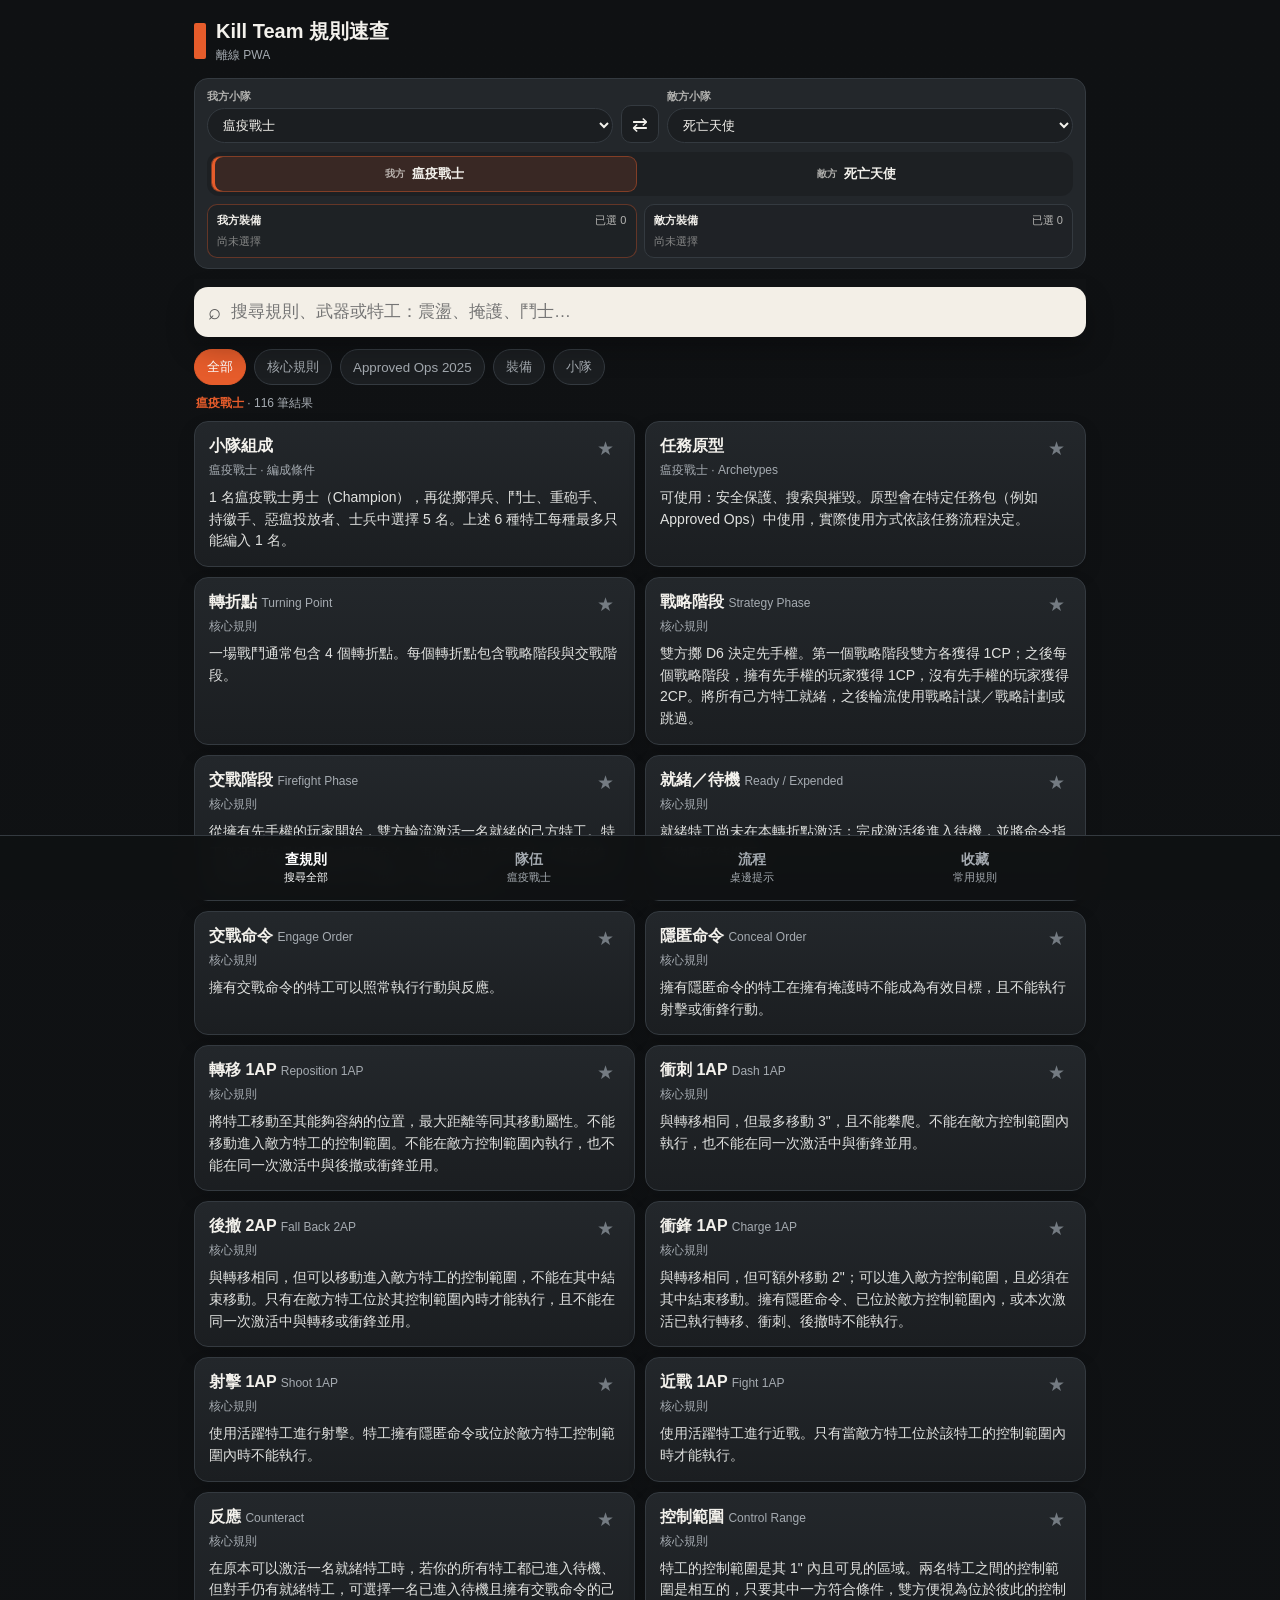
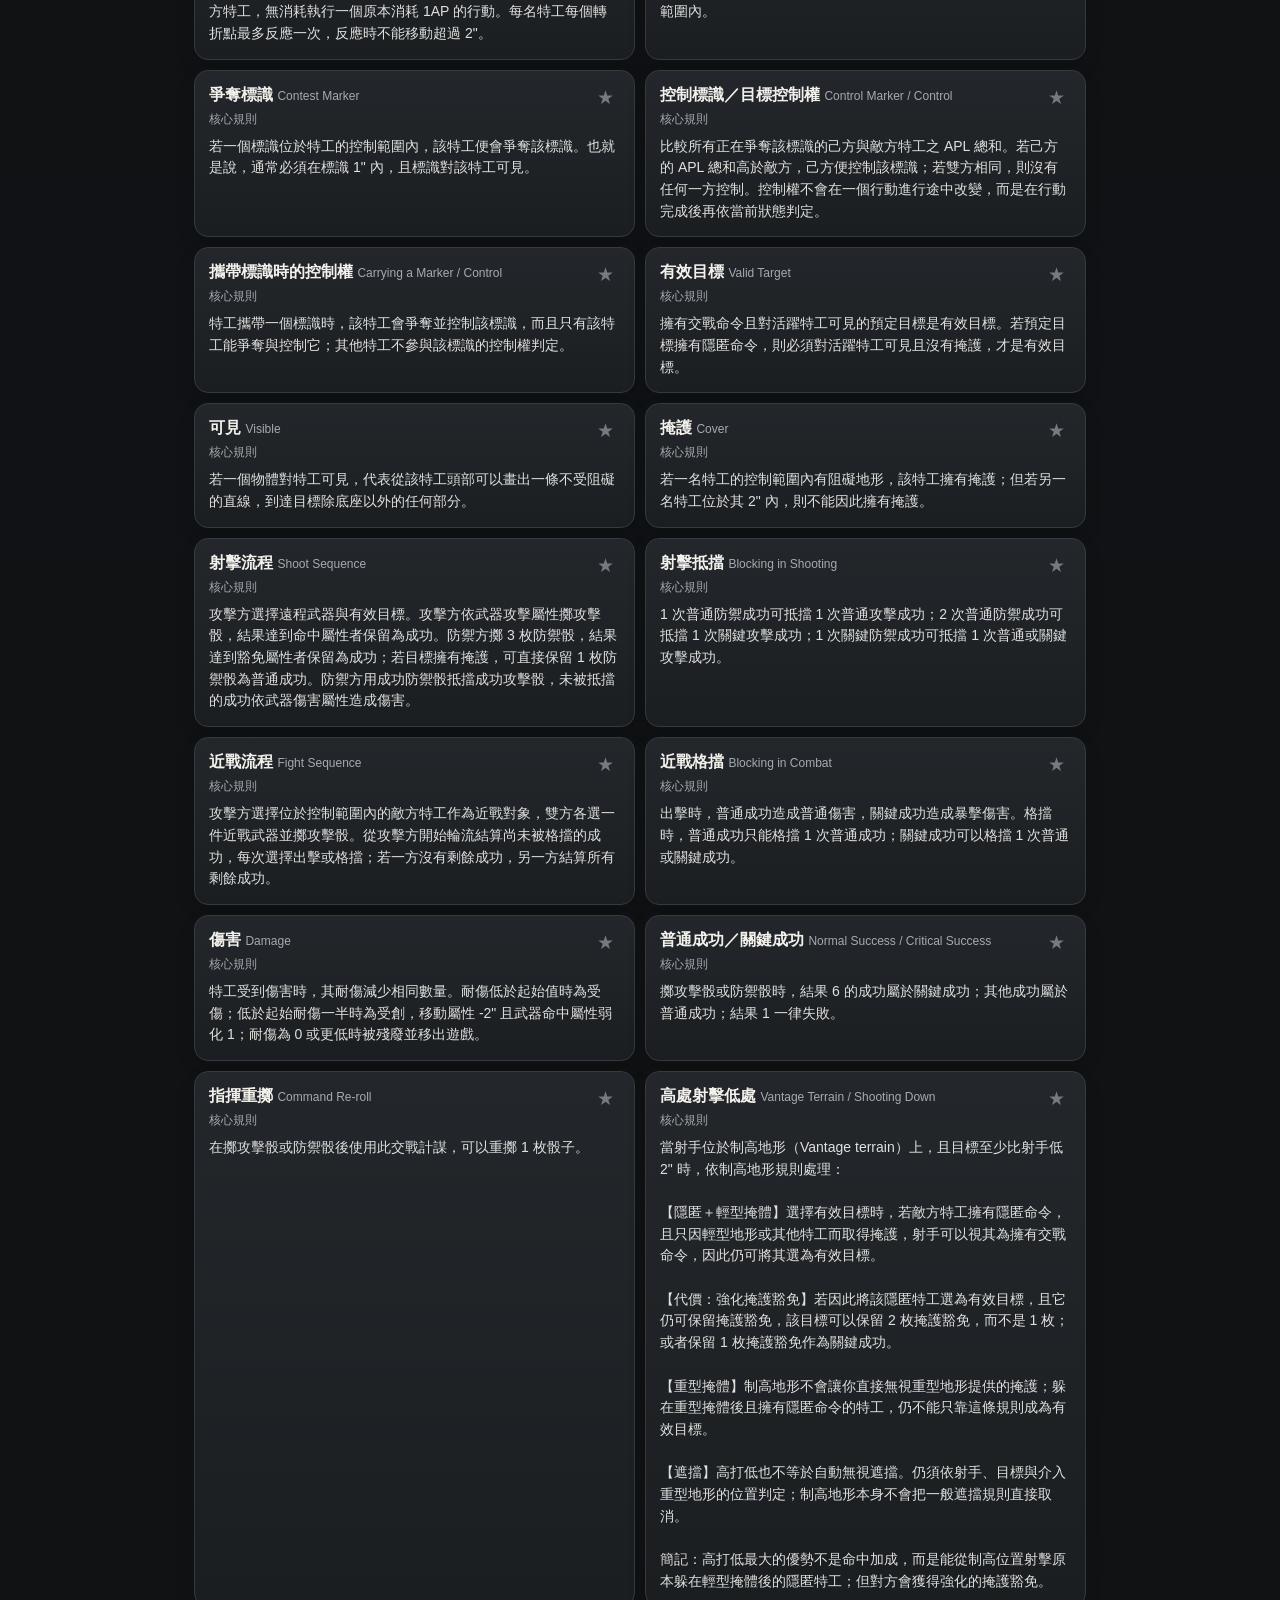
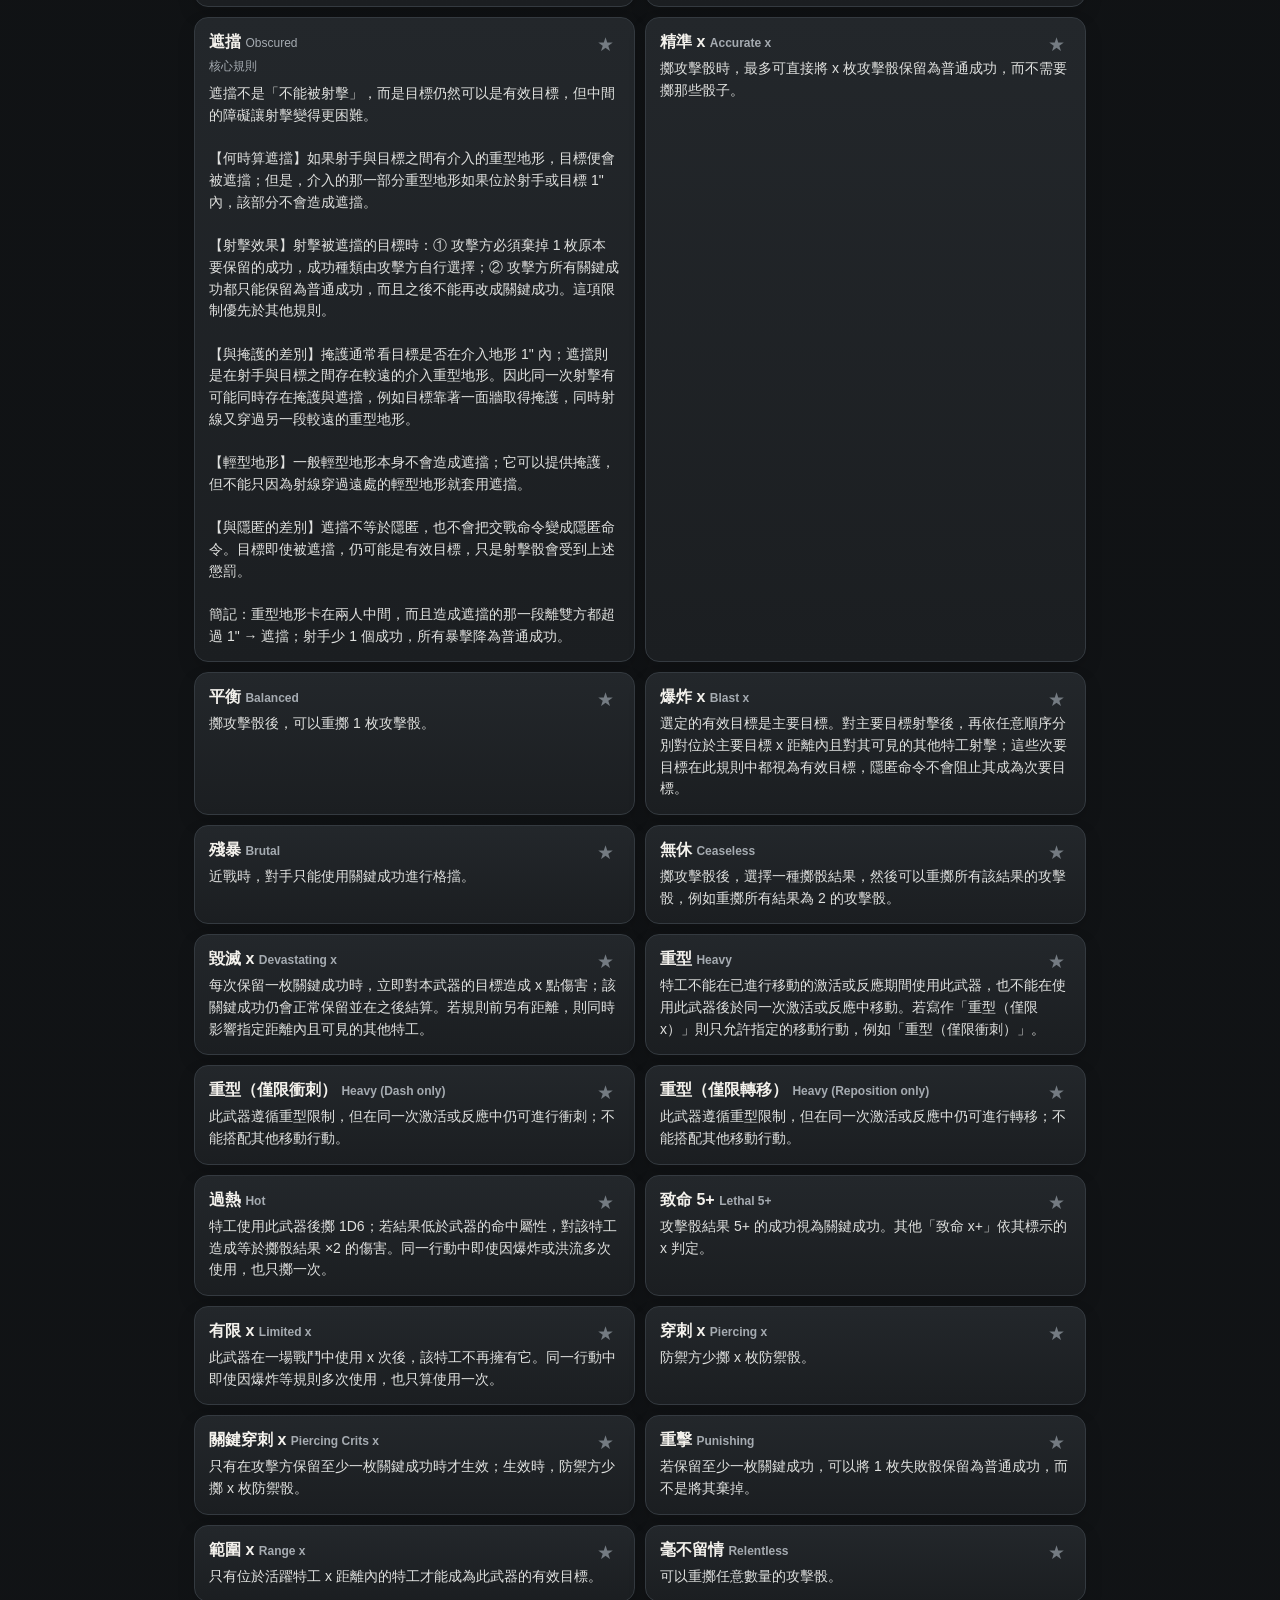
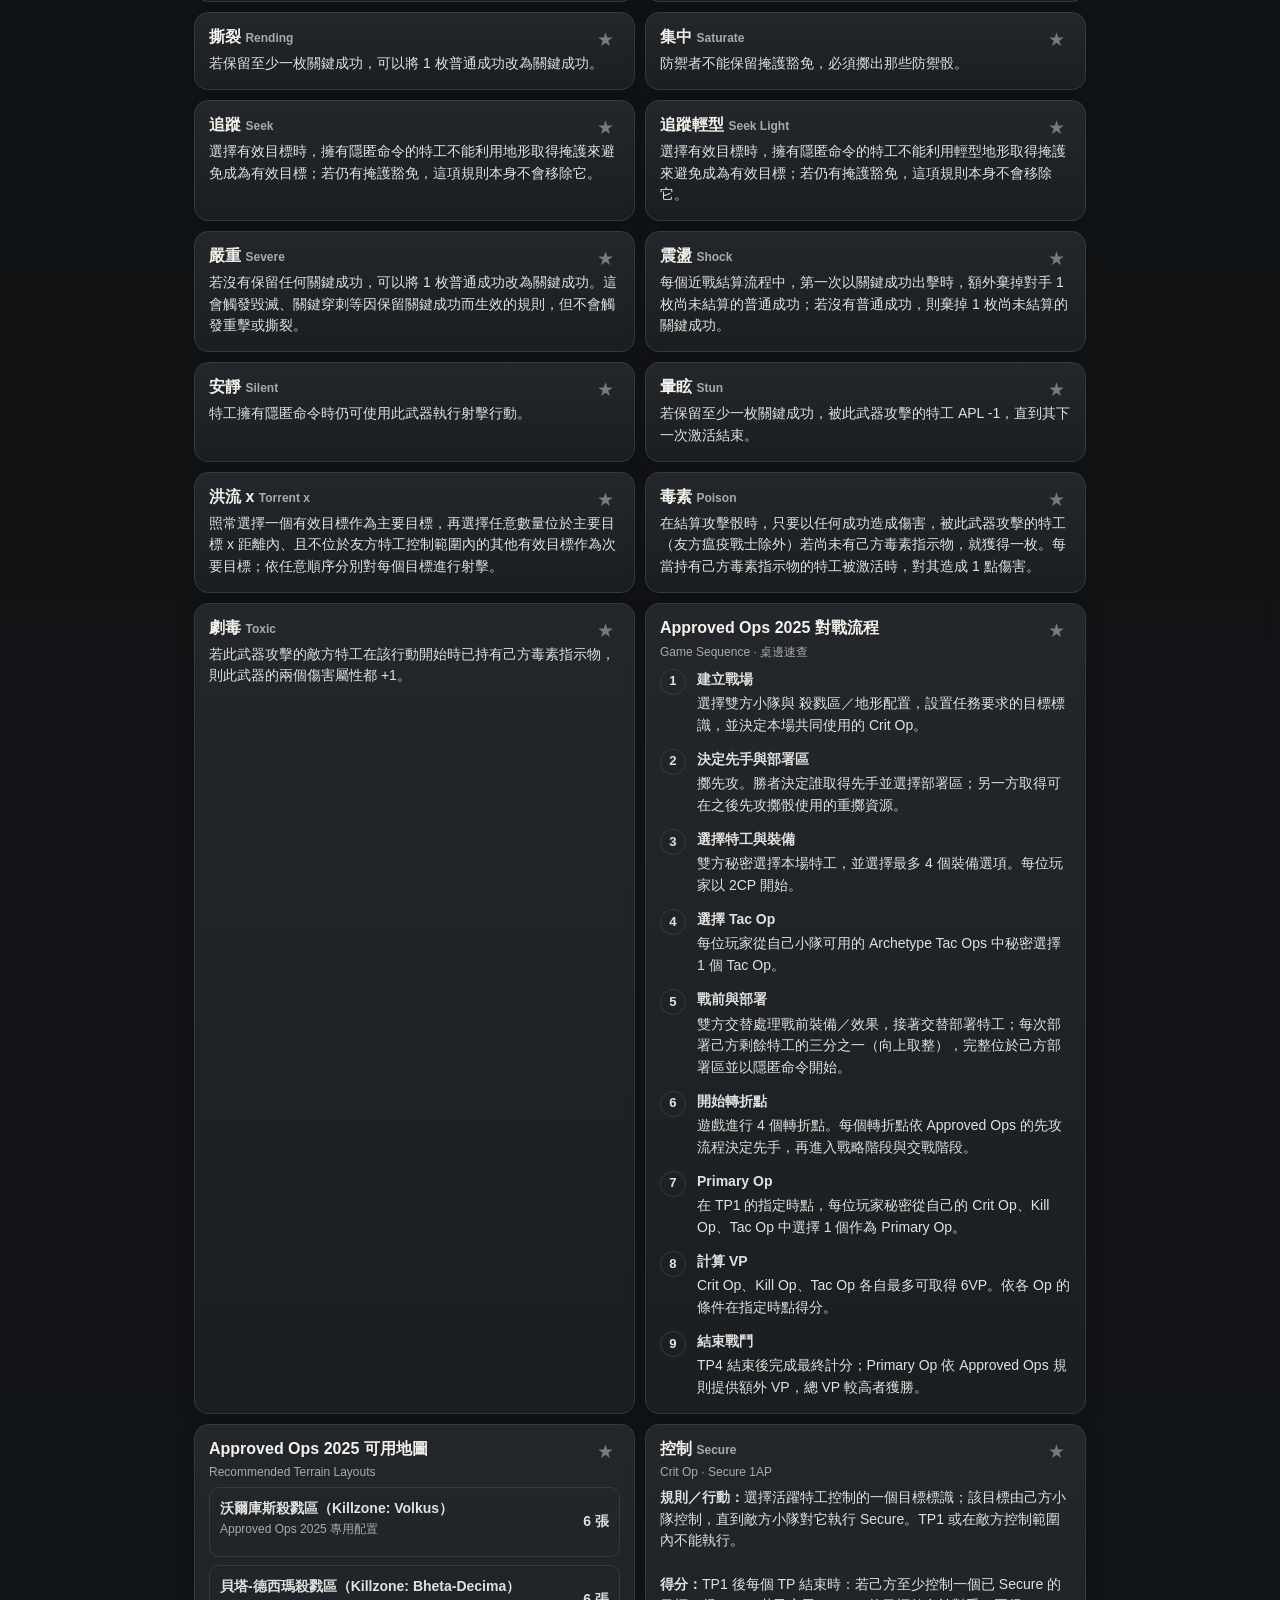
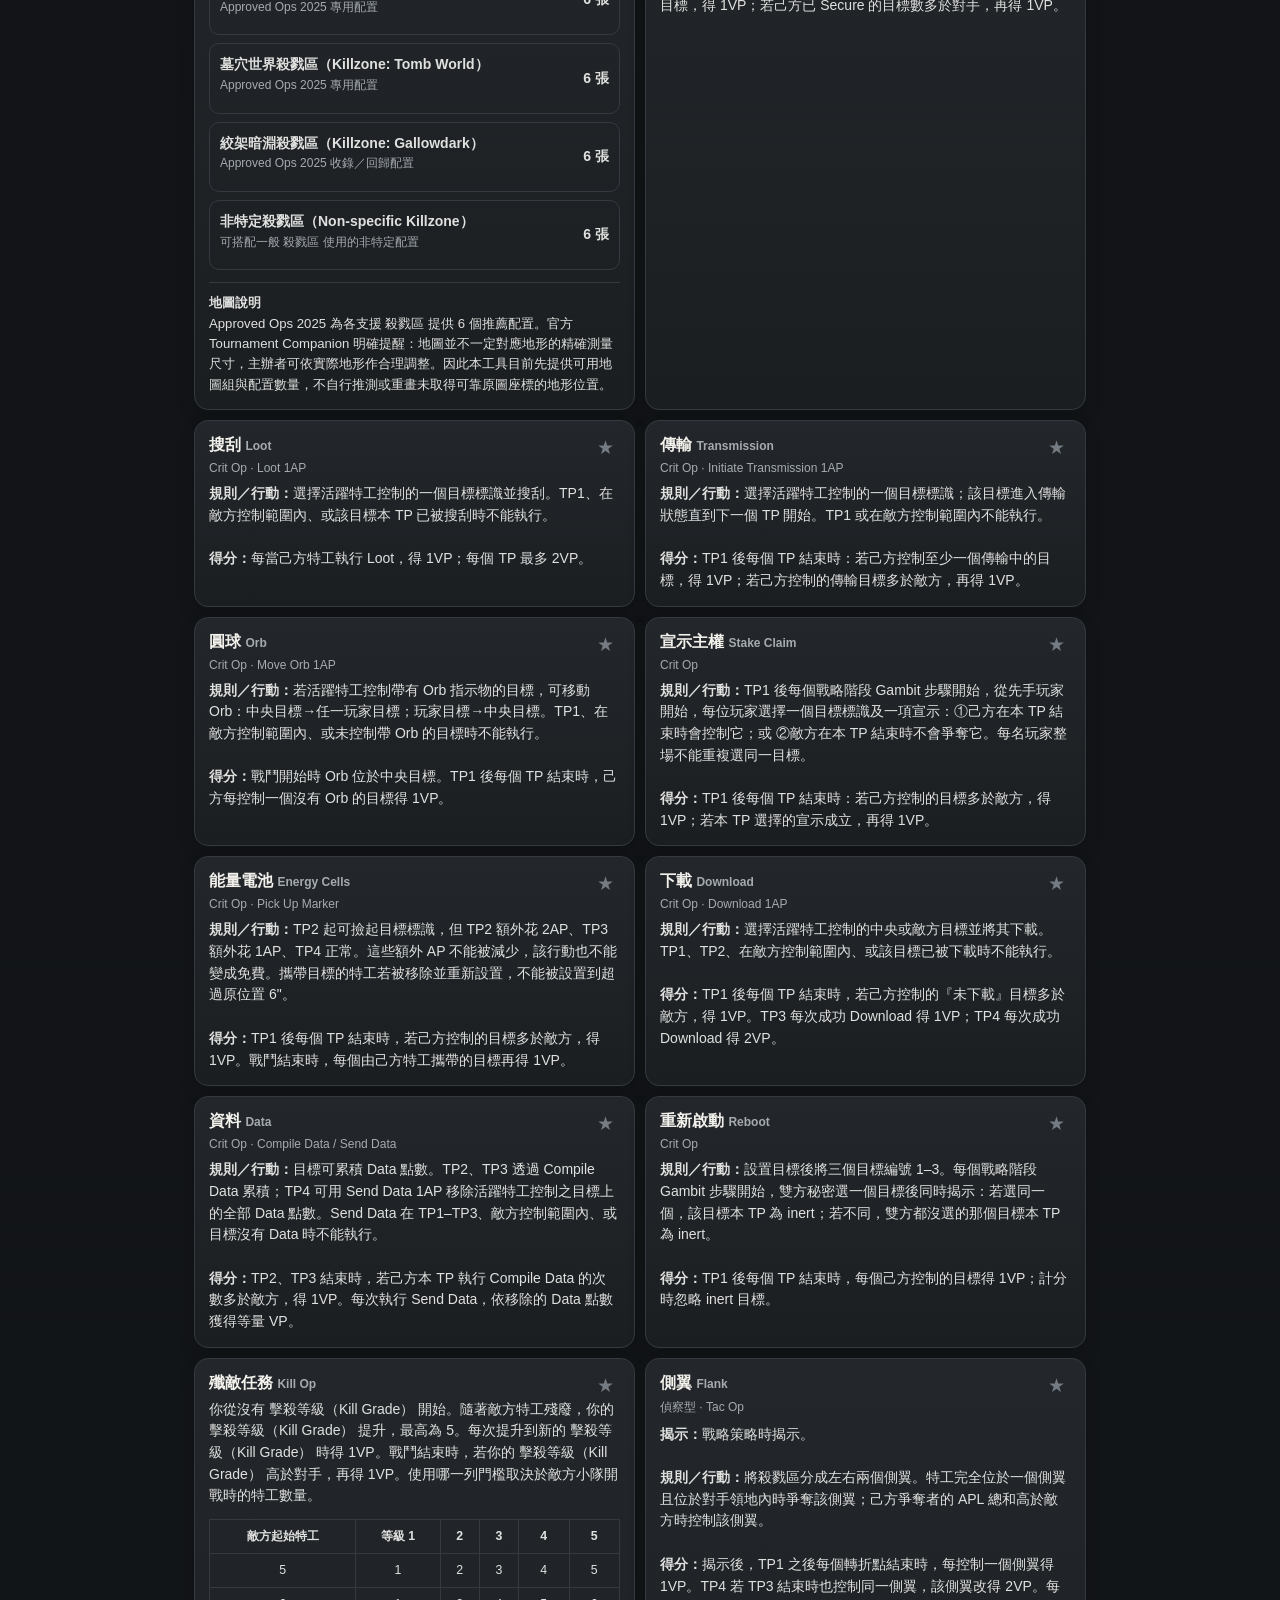
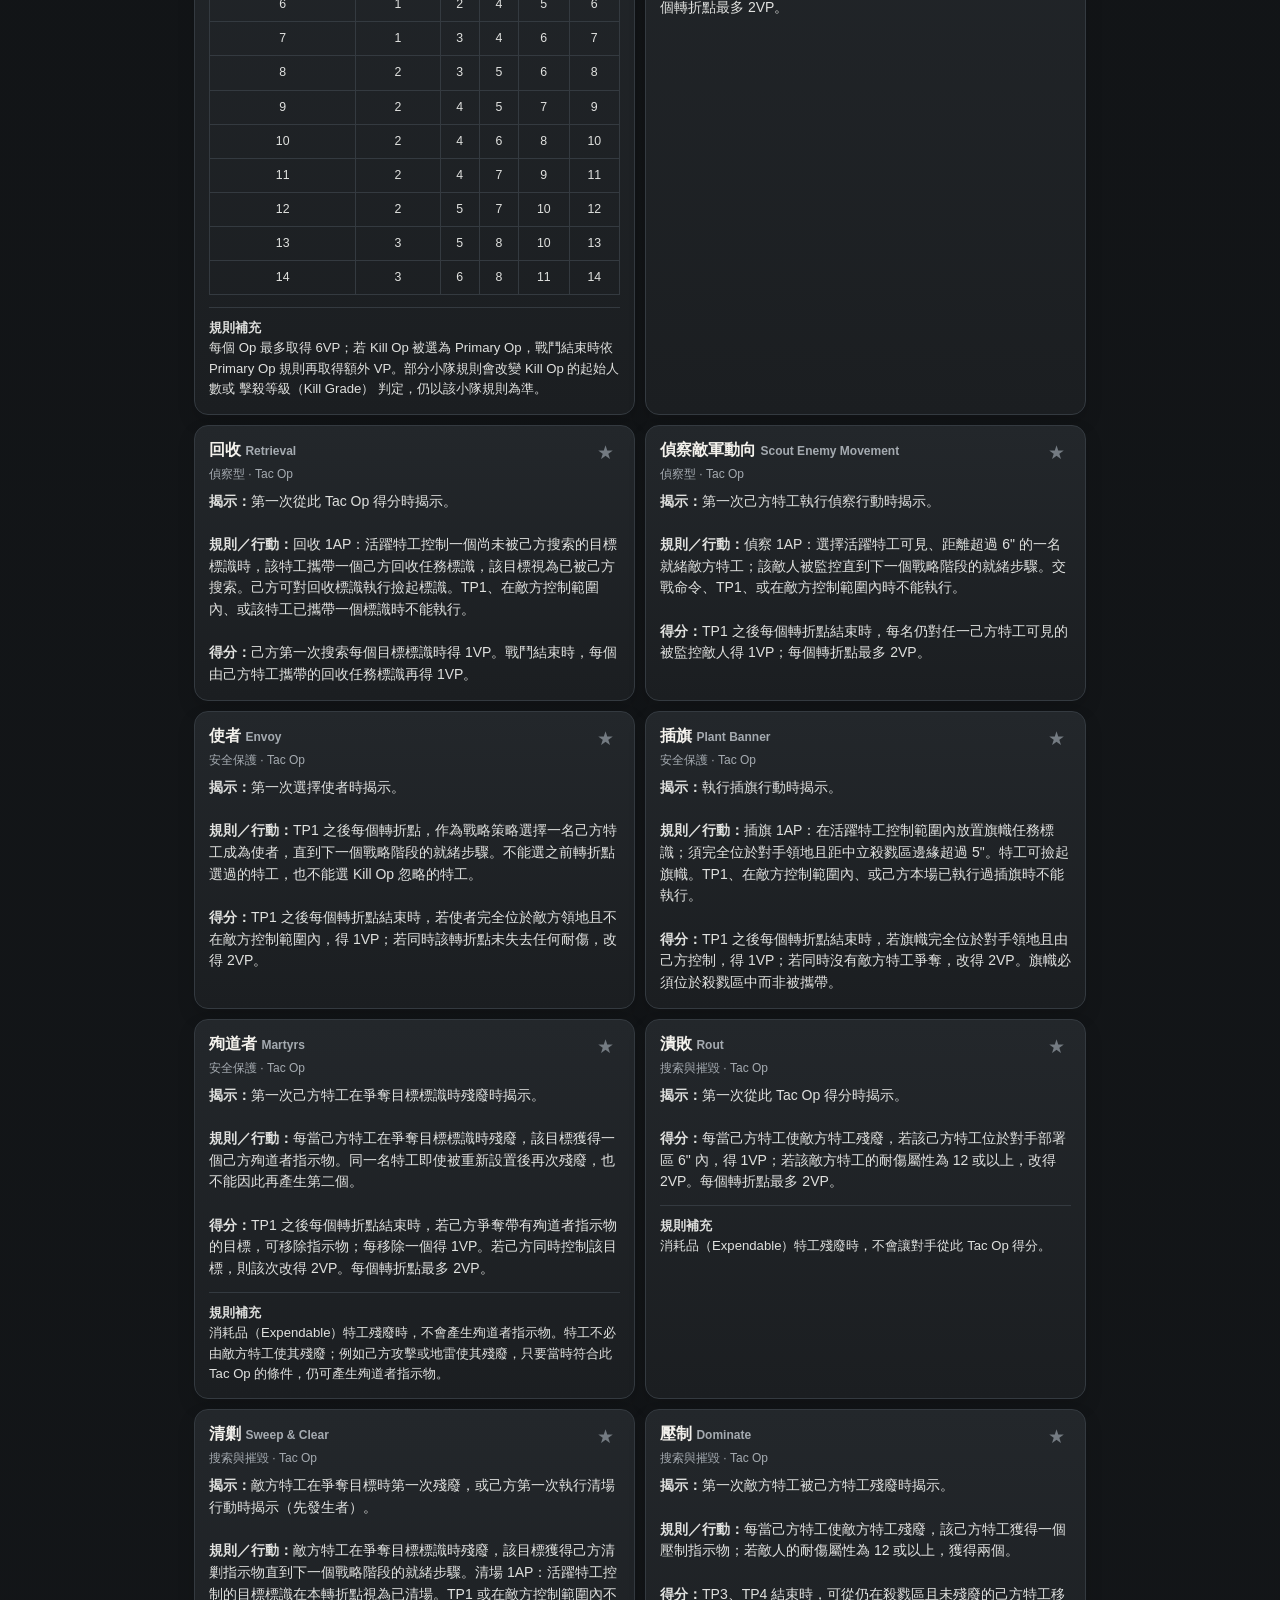
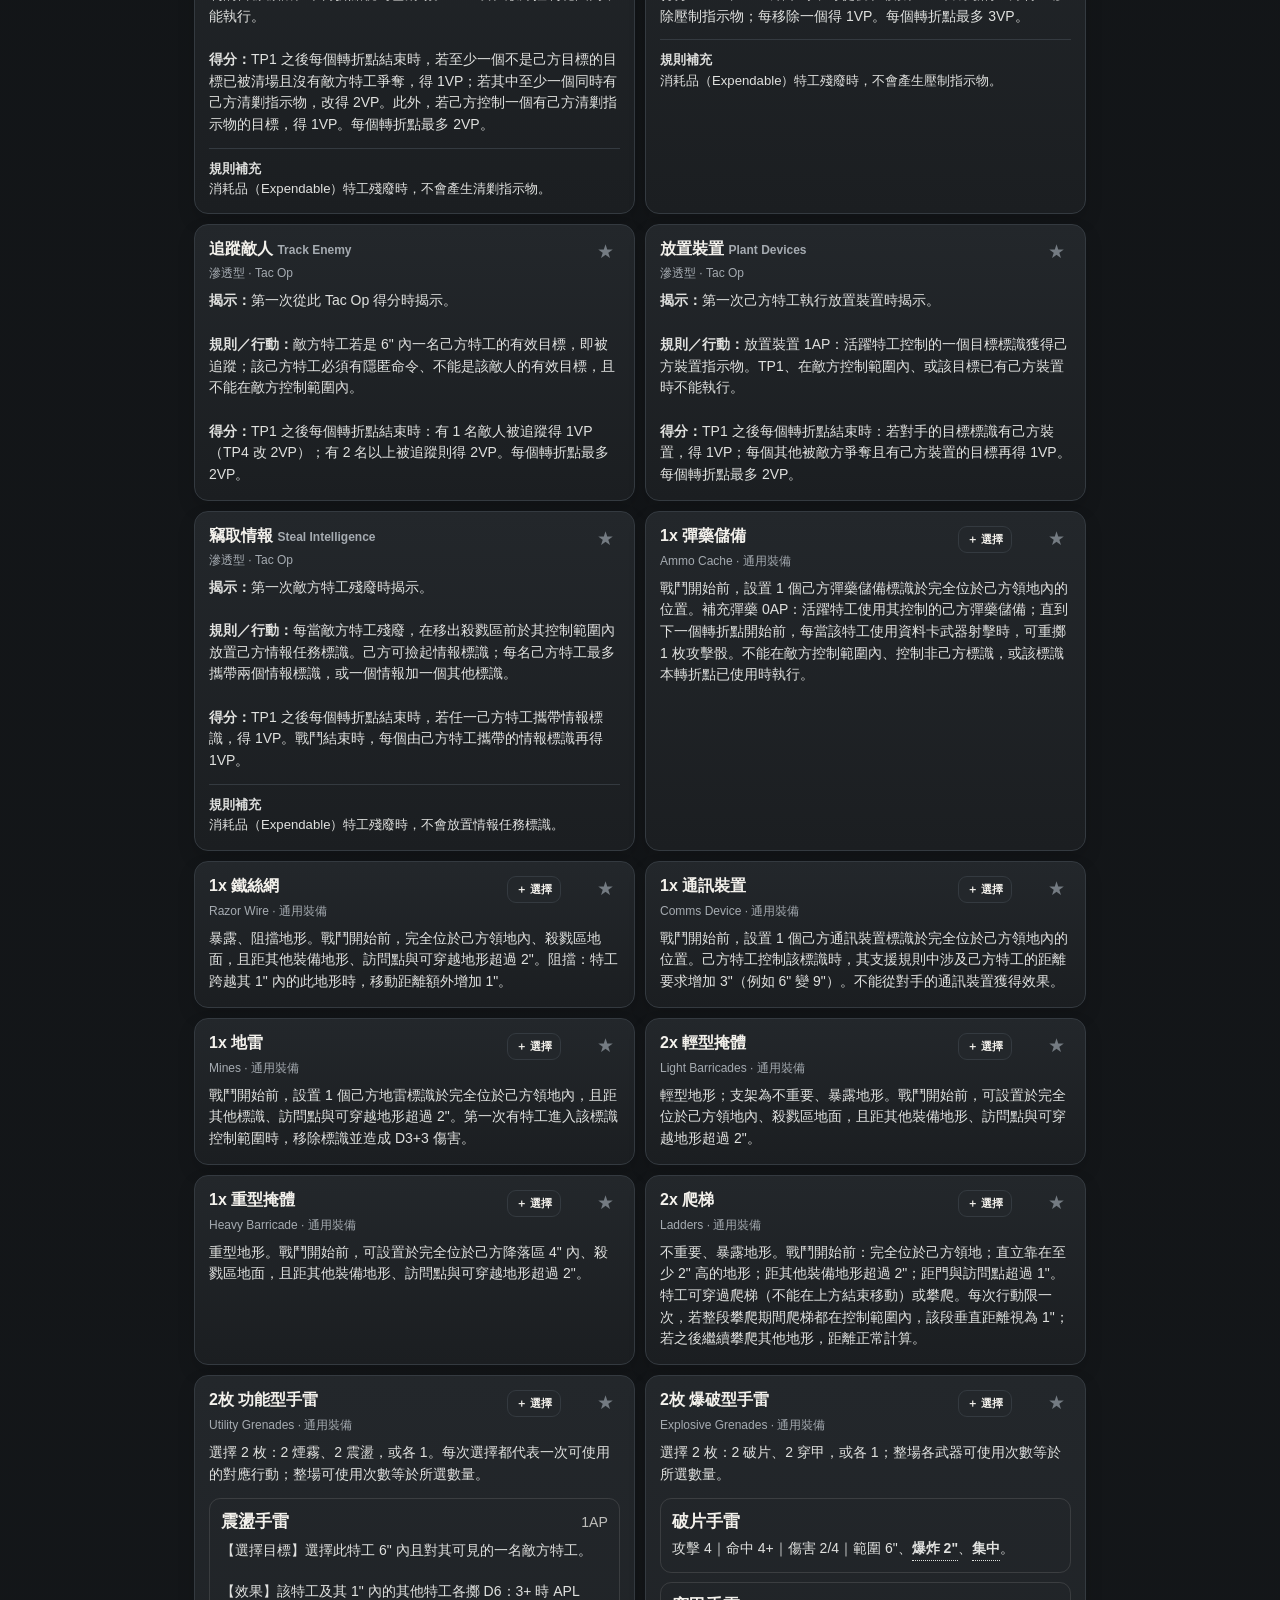
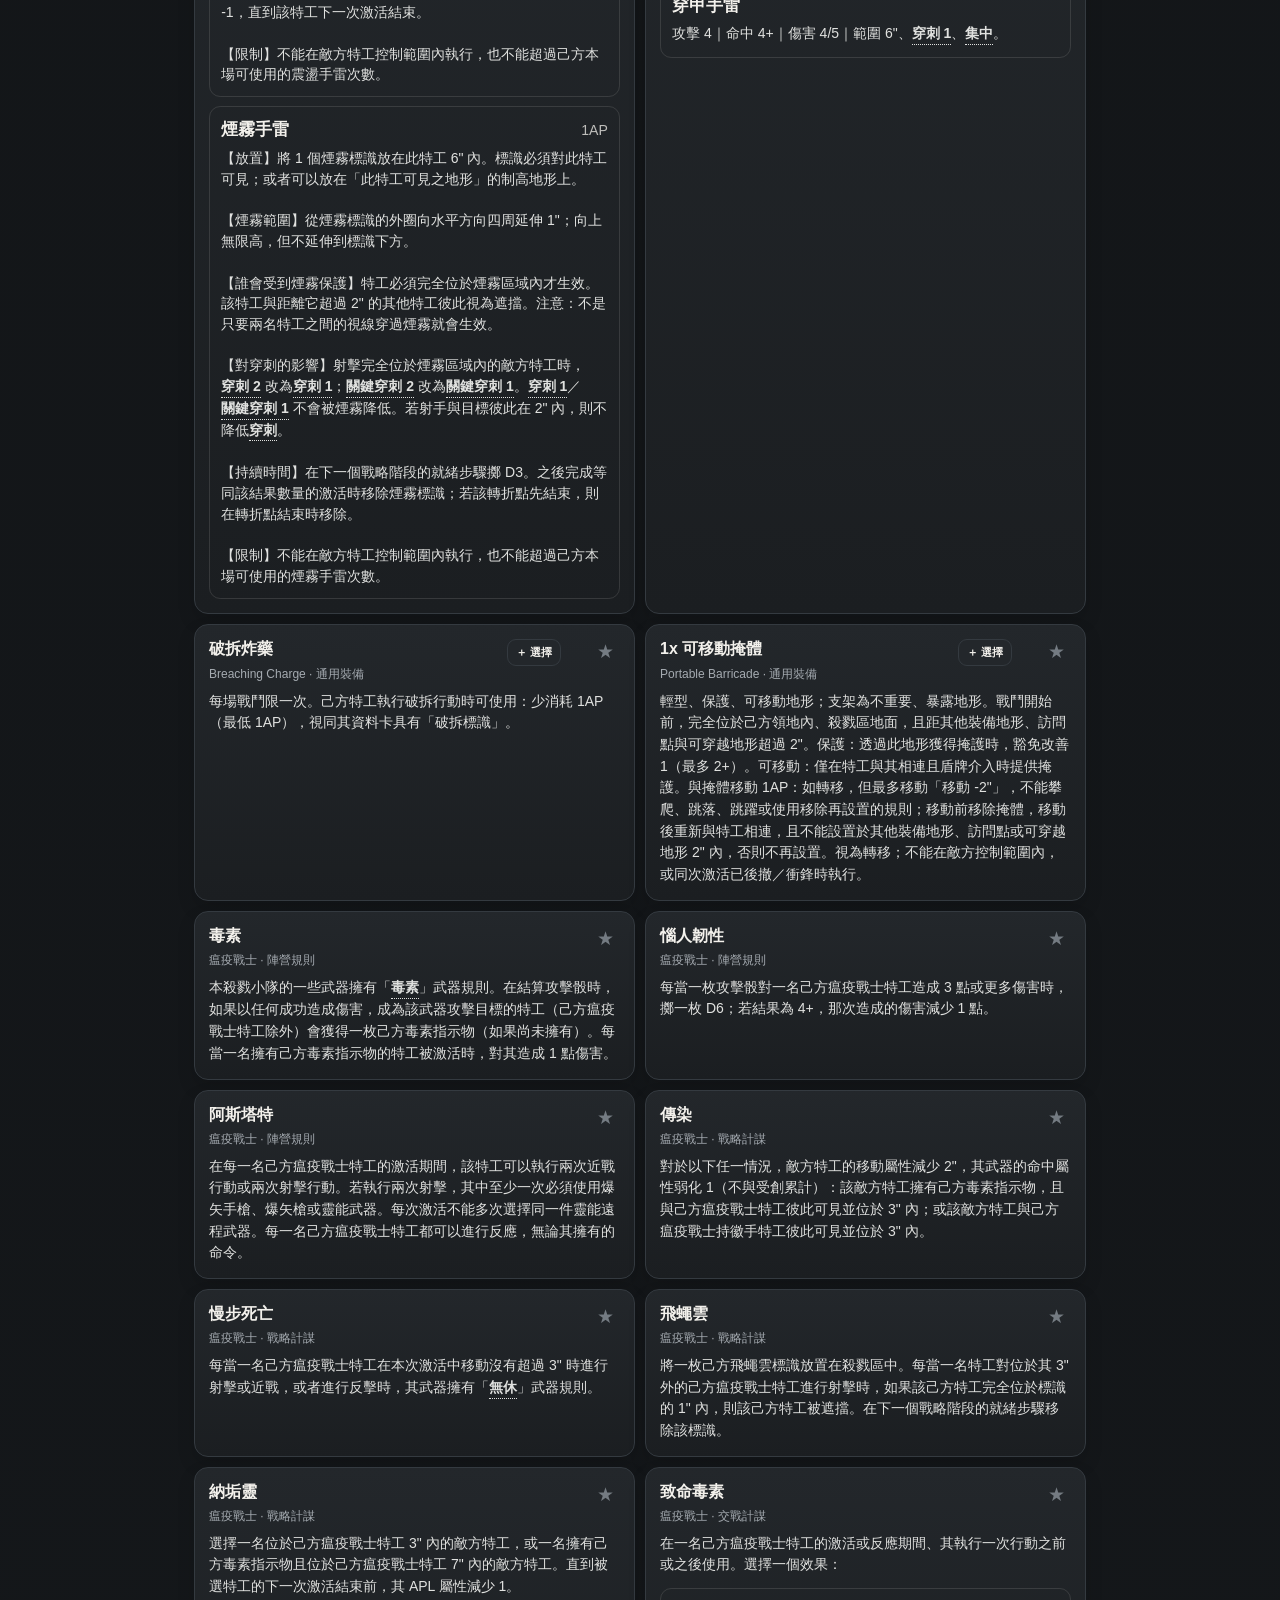
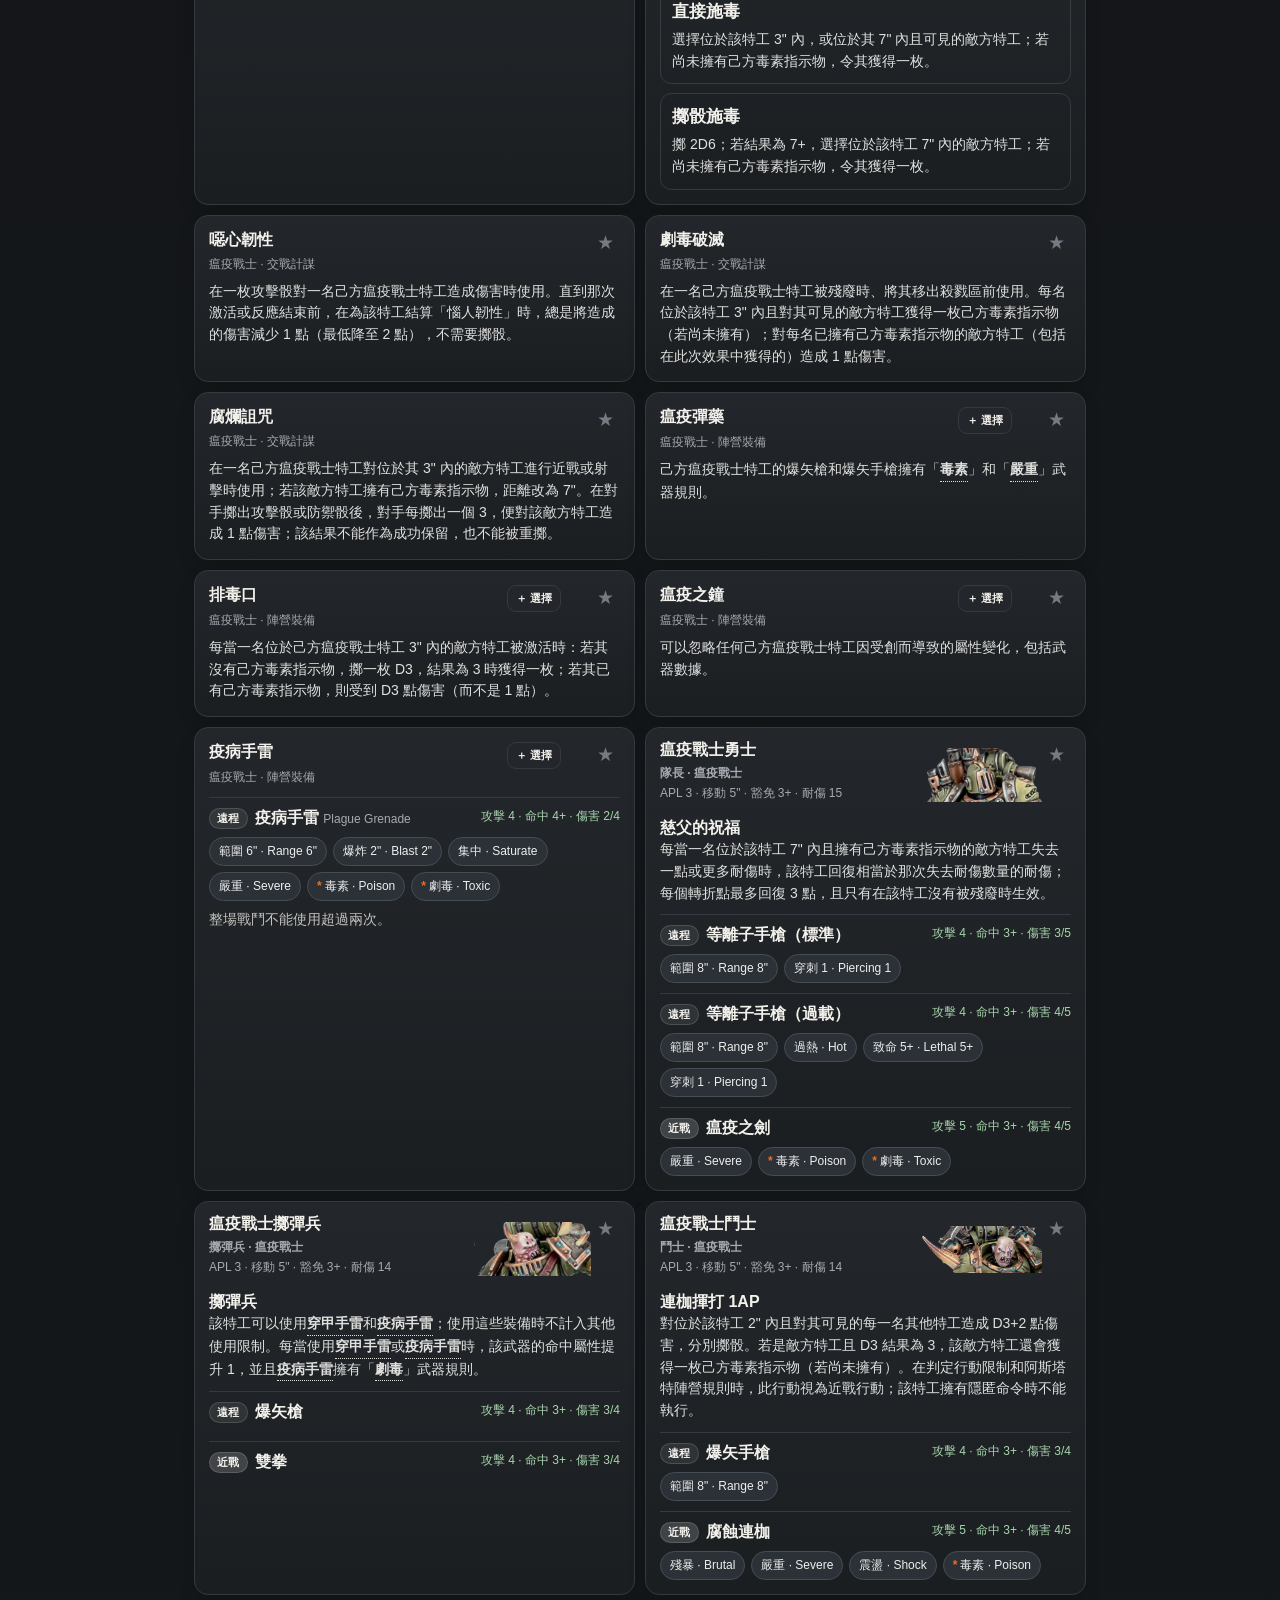
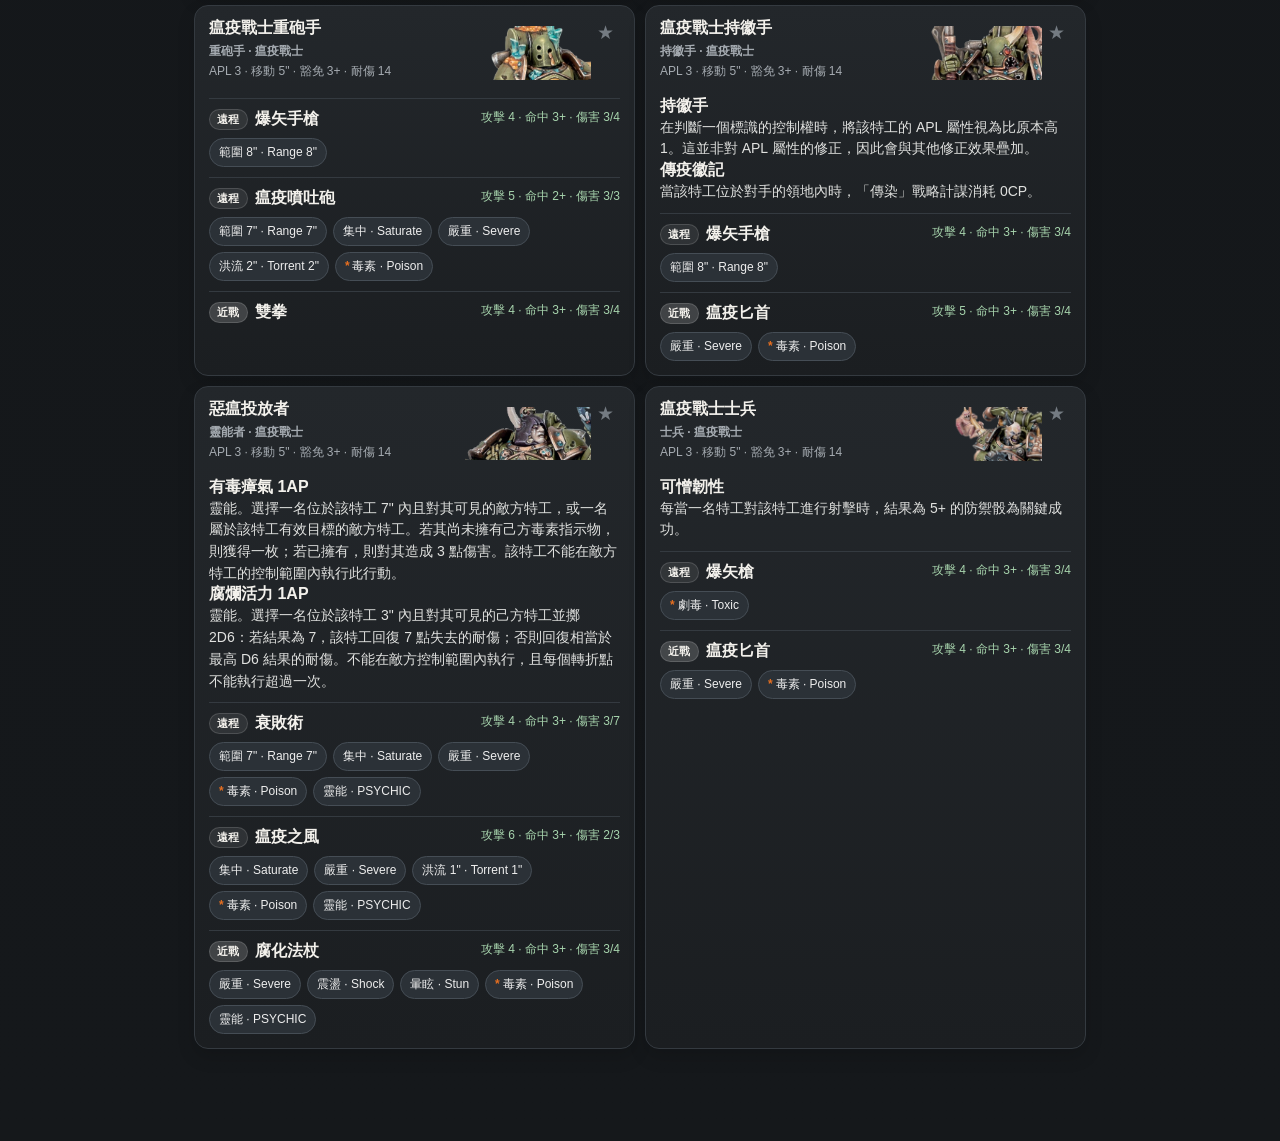
==== index.html @ 435c53e1 "可設定敵我小隊及裝備選擇功能" ====
<!doctype html>
<html lang="zh-Hant">
<head>
<meta charset="utf-8">
<meta name="viewport" content="width=device-width,initial-scale=1,viewport-fit=cover">
<title>Kill Team 規則速查</title>
<link rel="manifest" href="manifest.json">
<meta name="theme-color" content="#111315">
<meta name="apple-mobile-web-app-capable" content="yes">
<meta name="apple-mobile-web-app-status-bar-style" content="black-translucent">
<meta name="apple-mobile-web-app-title" content="KT 速查">
<link rel="apple-touch-icon" href="icon-192.png">
<link rel="stylesheet" href="styles.css">
</head>
<body>
<div class="app">
  <div class="top">
    <div class="brand">
      <div class="bar"></div>
      <div><h1>Kill Team 規則速查</h1><small>離線 PWA</small></div>
    </div>
    <div style="display:flex;gap:8px;align-items:center">
      <button id="installBtn" class="install-btn" style="display:none">安裝到手機</button>
    </div>
  </div>
  <div id="installNote" class="install-note"></div>

  <div class="matchup" aria-label="對戰小隊">
    <div class="matchup-pickers">
      <label class="matchup-team">
        <span>我方小隊</span>
        <select id="myTeamSelect" class="team team-select" aria-label="選擇我方小隊">
          <option value="pm">瘟疫戰士</option>
          <option value="aod">死亡天使</option>
          <option value="wk">破壞專隊</option>
          <option value="mw">屠戮之翼</option>
          <option value="leg">軍團</option>
          <option value="dw">死亡守望</option>
          <option value="ci">潔天使隱伏者</option>
          <option value="cc">冥工之環</option>
          <option value="ks">卡舍津</option>
          <option value="rav">蛇蟲</option>
        </select>
      </label>
      <button id="swapTeams" class="swap-teams" type="button" aria-label="交換我方與敵方小隊" title="交換雙方">⇄</button>
      <label class="matchup-team">
        <span>敵方小隊</span>
        <select id="enemyTeamSelect" class="team team-select" aria-label="選擇敵方小隊">
          <option value="pm">瘟疫戰士</option>
          <option value="aod">死亡天使</option>
          <option value="wk">破壞專隊</option>
          <option value="mw">屠戮之翼</option>
          <option value="leg">軍團</option>
          <option value="dw">死亡守望</option>
          <option value="ci">潔天使隱伏者</option>
          <option value="cc">冥工之環</option>
          <option value="ks">卡舍津</option>
          <option value="rav">蛇蟲</option>
        </select>
      </label>
    </div>
    <div class="matchup-switch" id="sideSwitch">
      <button type="button" data-side="my"><span class="side-label">我方</span><b id="myTeamName">瘟疫戰士</b></button>
      <button type="button" data-side="enemy"><span class="side-label">敵方</span><b id="enemyTeamName">死亡天使</b></button>
    </div>
    <div id="equipmentTracker" class="equipment-tracker"></div>
    <div id="equipmentLimitNote" class="equipment-limit-note" role="status"></div>
  </div>

  <div class="sticky">
    <div class="search">
      <span class="icon">⌕</span>
      <input id="q" placeholder="搜尋規則、武器或特工：震盪、掩護、鬥士…">
    </div>
  </div>

  <div class="tabs" id="tabs"></div>
  <div id="content"><div class="empty">載入規則資料中…</div></div>
</div>

<div class="bottom"><div class="navs">
  <button class="nav on" data-view="all"><b>查規則</b><span>搜尋全部</span></button>
  <button class="nav" data-view="team"><b>隊伍</b><span id="navTeamName">瘟疫戰士</span></button>
  <button class="nav" data-view="flow"><b>流程</b><span>桌邊提示</span></button>
  <button class="nav" data-view="fav"><b>收藏</b><span>常用規則</span></button>
</div></div>

<script src="data/core_rules.js"></script>
<script src="data/weapon_rules.js"></script>
<script src="data/plague_marines.js"></script>
<script src="data/angels_of_death.js"></script>
  <script src="data/wrecka_krew.js"></script>
<script src="data/murderwing.js"></script>
<script src="data/legionary.js"></script>
<script src="data/deathwatch.js"></script>
<script src="data/celestian_insidiants.js"></script>
<script src="data/canoptek_circle.js"></script>
<script src="data/kasrkin.js"></script>
<script src="data/raveners.js"></script>
<script src="data/universal_equipment.js"></script>
<script src="data/choice_options.js"></script>
<script src="data/tac_ops.js"></script>
<script src="data/mission_ops.js"></script>
<script src="data/approved_ops.js"></script>
<script src="app.js" defer></script>
</body>
</html>
---- styles.css ----
:root{--bg:#111315;--panel:#1b1e21;--panel2:#23272b;--line:#343a40;--text:#f3f1ec;--muted:#a5abb1;--accent:#e65c2b;--cream:#f3efe7;--green:#a7d4ad}
*{box-sizing:border-box}body{margin:0;background:linear-gradient(#0f1113,#15181b);color:var(--text);font-family:-apple-system,BlinkMacSystemFont,"Segoe UI","Noto Sans TC","PingFang TC","Microsoft JhengHei",sans-serif}
.app{max-width:920px;margin:auto;padding:18px 14px 92px}.top{display:flex;align-items:center;justify-content:space-between;gap:12px;margin-bottom:14px}
.brand{display:flex;gap:10px;align-items:center}.bar{width:12px;height:36px;background:var(--accent);border-radius:2px}.brand h1{font-size:20px;margin:0}.brand small{display:block;color:var(--muted);font-size:12px;margin-top:2px}
.team{font-size:13px;border:1px solid var(--line);border-radius:999px;padding:8px 11px;background:var(--panel)}
.sticky{position:sticky;top:0;z-index:4;padding:8px 0 9px;background:linear-gradient(180deg,#111315 75%,transparent)}
.search{display:flex;align-items:center;gap:10px;background:var(--cream);color:#151719;border-radius:14px;padding:0 14px;box-shadow:0 12px 28px rgba(0,0,0,.28)}
.search input{border:0;outline:0;background:transparent;width:100%;font-size:17px;padding:15px 0}.search .icon{font-size:22px;color:#555}
.tabs{display:flex;gap:7px;overflow:auto;padding:3px 0 12px}.tab{border:1px solid var(--line);background:var(--panel);color:var(--muted);padding:8px 12px;border-radius:999px;white-space:nowrap}.tab.on{background:var(--accent);border-color:var(--accent);color:#fff}
.count{font-size:12px;color:var(--muted);margin:2px 2px 9px}.grid{display:grid;grid-template-columns:repeat(2,minmax(0,1fr));gap:10px}
.card{background:linear-gradient(180deg,var(--panel2),var(--panel));border:1px solid var(--line);border-radius:14px;padding:14px;box-shadow:0 8px 18px rgba(0,0,0,.14)}
.card h3{margin:0 0 5px;font-size:16px}.meta{font-size:12px;color:var(--muted);margin-bottom:8px}.body{font-size:14px;line-height:1.55;color:#e0e1df}
.weapon{margin-top:10px;padding-top:10px;border-top:1px solid var(--line)}.weapon-head{display:flex;justify-content:space-between;gap:8px}.weapon-name{font-weight:800}.stats{color:var(--green);font-size:12px;white-space:nowrap}
.chips{display:flex;gap:6px;flex-wrap:wrap;margin-top:8px}.chip{border:1px solid #454d55;background:#2b3137;color:#eee;border-radius:999px;padding:5px 9px;font-size:12px}.chip.open{border-color:var(--accent);background:#4b2a1f}
.inline{width:100%;margin-top:7px;padding:9px 10px;border-left:3px solid var(--accent);background:#171a1d;border-radius:8px;font-size:13px;line-height:1.5}
.star{float:right;border:0;background:none;color:#747b82;font-size:19px}.star.on{color:#f2b84b}
.empty{text-align:center;color:var(--muted);padding:42px 10px}.bottom{position:fixed;left:0;right:0;bottom:0;background:rgba(15,17,19,.94);backdrop-filter:blur(12px);border-top:1px solid var(--line)}
.navs{max-width:920px;margin:auto;display:grid;grid-template-columns:repeat(3,1fr);padding:8px 14px calc(8px + env(safe-area-inset-bottom))}
.nav{background:none;border:0;color:var(--muted);padding:7px}.nav.on{color:#fff}.nav b{display:block;font-size:14px}.nav span{font-size:11px}
@media(max-width:640px){.grid{grid-template-columns:1fr}.team{display:none}.app{padding-left:11px;padding-right:11px}}

.install-btn{border:1px solid var(--line);background:var(--panel);color:var(--text);border-radius:999px;padding:8px 11px;font-size:13px;cursor:pointer}
.install-btn:hover{border-color:var(--accent)}
.install-note{display:none;margin:8px 0 2px;padding:10px 12px;border:1px solid var(--line);background:#171a1d;border-radius:10px;color:var(--muted);font-size:12px;line-height:1.45}
.install-note.show{display:block}
@media(max-width:640px){.install-btn{padding:7px 10px;font-size:12px}}


/* --- Operative model gallery --- */
.team-hero{margin:4px 0 14px;padding:16px;border:1px solid var(--line);border-radius:16px;background:
linear-gradient(110deg,rgba(230,92,43,.18),transparent 42%),linear-gradient(180deg,var(--panel2),var(--panel))}
.team-hero .eyebrow{font-size:11px;letter-spacing:.14em;color:var(--accent);font-weight:900}
.team-hero h2{margin:5px 0 3px;font-size:24px}.team-hero p{margin:0;color:var(--muted);font-size:13px;line-height:1.5}
.operative-gallery{display:grid;grid-template-columns:repeat(3,minmax(0,1fr));gap:10px}
.op-tile{position:relative;overflow:hidden;min-height:230px;border:1px solid var(--line);border-radius:16px;background:#ece9e1;cursor:pointer;padding:0;text-align:left;box-shadow:0 8px 18px rgba(0,0,0,.18)}
.op-tile:active{transform:scale(.99)}
.op-photo{height:172px;background-color:#ebe8df;background-image:var(--model-image);background-repeat:no-repeat;background-size:235% auto;background-position:var(--model-pos);filter:saturate(.96) contrast(1.02)}
.op-tile .fade{position:absolute;left:0;right:0;top:105px;height:70px;background:linear-gradient(transparent,rgba(20,22,24,.92))}
.op-label{position:absolute;left:0;right:0;bottom:0;padding:11px 12px 12px;background:#181b1e;color:white}
.op-label strong{display:block;font-size:15px;line-height:1.2}.op-label span{display:block;margin-top:3px;font-size:11px;color:#abb1b7}
.detail-back{border:0;background:none;color:var(--muted);padding:3px 0 10px;cursor:pointer;font-size:13px}
.detail-back:hover{color:#fff}
.op-detail-head{overflow:hidden;position:relative;height:260px;border-radius:17px;border:1px solid var(--line);background:#ece9e1;margin-bottom:11px}
.op-detail-photo{height:100%;background-image:var(--model-image);background-repeat:no-repeat;background-size:170% auto;background-position:var(--model-pos)}
.op-detail-gradient{position:absolute;inset:0;background:linear-gradient(180deg,transparent 42%,rgba(16,18,20,.12) 55%,#171a1d 98%)}
.op-detail-title{position:absolute;left:15px;right:15px;bottom:14px}.op-detail-title .role{font-size:11px;color:#ff9a72;font-weight:900;letter-spacing:.12em}.op-detail-title h2{margin:3px 0 0;font-size:23px}
.image-source{font-size:10px;color:#757c83;margin:7px 2px 0}
@media(max-width:720px){.operative-gallery{grid-template-columns:repeat(2,minmax(0,1fr))}.op-tile{min-height:218px}.op-photo{height:163px}}
@media(max-width:390px){.operative-gallery{gap:8px}.op-label{padding:9px 9px 10px}.op-label strong{font-size:14px}}


/* v1.3: datacard horizontal portrait treatment */
.op-tile{min-height:176px;background:#171a1d}
.op-photo{height:102px;background-size:cover!important;background-position:center!important;background-color:#101214}
.op-tile .fade{top:54px;height:52px}
.op-label{background:#181b1e;padding:11px 12px 12px}
.op-detail-head{height:178px;background:#101214}
.op-detail-photo{background-size:cover!important;background-position:center!important}
.op-detail-gradient{background:linear-gradient(180deg,transparent 35%,rgba(15,17,19,.15) 55%,#171a1d 100%)}
@media(max-width:720px){.op-tile{min-height:164px}.op-photo{height:94px}.op-detail-head{height:160px}}


/* v1.4 - exact embedded miniature images extracted from the PDF */
.op-photo{
  background-size:contain!important;
  background-position:center bottom!important;
  background-color:#14171a!important;
  background-image:
    radial-gradient(circle at 50% 70%,rgba(230,92,43,.12),transparent 55%),
    var(--model-image)!important;
}
.op-detail-photo{
  background-size:contain!important;
  background-position:center bottom!important;
  background-color:#121416!important;
  background-image:
    radial-gradient(circle at 50% 65%,rgba(230,92,43,.14),transparent 58%),
    var(--model-image)!important;
}


/* v1.5 - keep full index; miniature image sits inside operative title row */
.team-hero,.operative-gallery,.op-detail-head,.detail-back,.image-source{display:none!important}

.op-title-row{
  display:flex;
  align-items:center;
  justify-content:space-between;
  gap:12px;
  min-height:58px;
  margin:-2px -2px 8px 0;
}
.op-title-text{
  min-width:0;
  flex:1;
}
.op-title-text h3{
  margin:0 0 4px;
}
.op-title-mini{
  flex:0 0 auto;
  width:126px;
  height:54px;
  background-repeat:no-repeat;
  background-size:contain;
  background-position:right center;
}
@media(max-width:520px){
  .op-title-mini{width:108px;height:48px}
}


.team-select{color:var(--text);outline:none;cursor:pointer}
.team-select option{background:#1b1e21;color:#fff}
.team-accent{color:var(--accent);font-weight:800}

/* v1.8.8 — ranged / melee weapon distinction */
.weapon-type{
  display:inline-flex;align-items:center;justify-content:center;
  min-width:2.8em;margin-right:7px;padding:2px 7px;border-radius:999px;
  font-size:11px;font-weight:800;letter-spacing:.04em;vertical-align:1px;
  border:1px solid rgba(255,255,255,.14)
}
.weapon-type.ranged{background:rgba(255,255,255,.08)}
.weapon-type.melee{background:rgba(255,255,255,.16)}
.weapon-ranged,.weapon-melee{position:relative}

/* v1.9.0 */
.operative-meta{display:flex;flex-direction:column;gap:3px}
.operative-type{font-weight:700}
.operative-stats{font-variant-numeric:tabular-nums}
.weapon .inline{margin-top:8px}

/* v1.9.1 — inline glossary terms in prose */
.term-link{
  display:inline;
  padding:0;
  margin:0;
  border:0;
  border-bottom:1px dotted currentColor;
  background:transparent;
  color:inherit;
  font:inherit;
  font-weight:700;
  line-height:inherit;
  cursor:pointer;
}
.term-link:hover,.term-link.open{border-bottom-style:solid}
.prose-inline{margin-top:8px}
.term-source{
  display:inline-block;
  margin-right:6px;
  padding:1px 6px;
  border-radius:999px;
  font-size:10px;
  font-weight:800;
  opacity:.72;
  border:1px solid currentColor;
}

/* v2.0.1 — mobile team selector */
@media(max-width:640px){
  .top{align-items:flex-start}
  .brand{min-width:0;flex:1}
  .brand h1{font-size:18px}
  .team-select{
    display:block!important;
    max-width:128px;
    min-width:108px;
    padding:8px 28px 8px 10px;
    flex:0 0 auto;
  }
}
@media(max-width:390px){
  .brand h1{font-size:16px}
  .brand small{font-size:10px}
  .bar{height:32px}
  .team-select{max-width:118px;min-width:100px;font-size:12px}
}

/* --- v2.1.4 Flow page --- */
.flow-hidden{display:none!important}
.navs{grid-template-columns:repeat(4,1fr)}
.flow-page{max-width:760px;margin:0 auto}
.flow-hero{margin:4px 0 12px;padding:18px;border:1px solid var(--line);border-radius:16px;background:linear-gradient(115deg,rgba(230,92,43,.18),transparent 46%),linear-gradient(180deg,var(--panel2),var(--panel))}
.flow-eyebrow{font-size:11px;letter-spacing:.12em;color:var(--accent);font-weight:900}
.flow-hero h2{margin:5px 0 5px;font-size:23px}.flow-hero p{margin:0;color:var(--muted);font-size:13px;line-height:1.5}
.flow-quick{display:grid;grid-template-columns:repeat(4,1fr);gap:7px;margin-bottom:12px}
.flow-quick button{border:1px solid var(--line);background:var(--panel);color:var(--text);padding:10px 6px;border-radius:11px;font-weight:700}
.flow-list{display:flex;flex-direction:column;gap:8px}
.flow-card{border:1px solid var(--line);border-radius:14px;background:linear-gradient(180deg,var(--panel2),var(--panel));overflow:hidden}
.flow-card.open{border-color:#4c535a}
.flow-head{width:100%;border:0;background:none;color:var(--text);padding:14px;display:flex;align-items:center;justify-content:space-between;text-align:left}
.flow-head b{display:block;font-size:16px}.flow-head small{display:block;color:var(--muted);font-size:12px;margin-top:3px;font-weight:400}
.flow-chevron{font-size:20px;color:var(--accent)}
.flow-body{padding:0 14px 14px}
.flow-step{display:grid;grid-template-columns:28px 1fr;gap:9px;padding:10px 0;border-top:1px solid var(--line)}
.flow-num{width:24px;height:24px;border-radius:50%;background:#343a40;display:flex;align-items:center;justify-content:center;font-size:12px;font-weight:900}
.flow-step-body>b{display:block;font-size:14px;margin:2px 0 5px}.flow-step-body>div{font-size:13px;color:#d9dad8;line-height:1.55}
.flow-rule-link{border:0;border-bottom:1px dotted #c97b60;background:none;color:#f0a184;padding:0;margin:1px 4px 1px 0;font:inherit;cursor:pointer}
.flow-rule-link.open{color:#fff;border-color:var(--accent)}
.flow-inline{margin:7px 0 4px;color:#ddd}
@media(max-width:640px){.flow-quick{grid-template-columns:repeat(2,1fr)}.nav b{font-size:13px}.nav span{font-size:10px}}

.flow-timeline{display:flex;align-items:center;gap:6px;overflow:auto;margin:0 0 14px;padding:10px 12px;border:1px solid var(--line);border-radius:12px;background:#171a1d;white-space:nowrap}
.flow-timeline span{font-size:12px;font-weight:800}.flow-timeline i{color:var(--accent);font-style:normal}
.flow-section-label{margin:17px 2px 8px;color:var(--muted);font-size:11px;font-weight:900;letter-spacing:.12em}
.flow-team-note{display:block;margin-top:5px;color:var(--green);font-size:12px}

.flow-keyword{font-weight:700}
.flow-inline .term-source{display:block;color:var(--accent);font-size:10px;font-weight:900;letter-spacing:.08em;margin-bottom:3px}

.rule-supplement{margin-top:12px;padding-top:10px;border-top:1px solid var(--line);font-size:.94em}.rule-supplement b{font-weight:800}

.kill-table-wrap{overflow-x:auto;margin-top:12px}
.kill-table{width:100%;border-collapse:collapse;font-size:.88em;white-space:nowrap}
.kill-table th,.kill-table td{padding:7px 8px;border:1px solid var(--line);text-align:center}
.kill-table th{font-weight:800}

#tabs{padding-bottom:0;display:block}
.main-tabs,
.subtabs{
  position:static;
  width:100%;
  display:flex;
  flex-wrap:nowrap;
  overflow-x:auto;
  overflow-y:hidden;
  scrollbar-width:none;
  -webkit-overflow-scrolling:touch;
}
.main-tabs{gap:8px;padding-bottom:8px}
.subtabs{
  gap:7px;
  padding:0 0 10px;
  clear:both;
}
.main-tabs::-webkit-scrollbar,.subtabs::-webkit-scrollbar{display:none}
.subtab{flex:0 0 auto;border:1px solid var(--line);background:transparent;border-radius:999px;padding:6px 11px;font-size:.84rem;color:inherit}
.subtab.on{font-weight:800;background:var(--card)}
@media (max-width:640px){
  #tabs{display:block}
  .main-tabs{min-height:40px}
  .subtabs{min-height:38px;margin-top:0}
}

.approved-flow{display:grid;gap:12px}
.approved-step{display:grid;grid-template-columns:28px 1fr;gap:9px;align-items:start}
.approved-step-num{display:flex;align-items:center;justify-content:center;width:26px;height:26px;border:1px solid var(--line);border-radius:50%;font-weight:800;font-size:.82rem}
.approved-step>div>div{margin-top:3px}
.map-sets{display:grid;gap:8px;margin-top:8px}
.map-set{display:flex;justify-content:space-between;gap:12px;align-items:center;padding:10px;border:1px solid var(--line);border-radius:10px}
.map-count{white-space:nowrap;font-weight:800}

/* v2.2.5.1 — Chapter Tactics readability */
.chapter-tactic-name{display:block;font-weight:800;font-size:1.03em;margin-top:.8rem;margin-bottom:.25rem;padding-top:.55rem;border-top:1px solid rgba(127,127,127,.24)}

/* v2.2.6 — reusable rule option grid */
.rule-option-grid{display:grid;grid-template-columns:repeat(2,minmax(0,1fr));gap:.65rem;margin-top:.75rem}
.rule-option-cell{border:1px solid rgba(127,127,127,.28);border-radius:.7rem;padding:.7rem;min-width:0}
.rule-option-name{font-weight:800;font-size:1.05em;margin-bottom:.35rem}
.rule-option-effect{line-height:1.5}
.rule-option-keyword{margin-top:.55rem;padding-top:.5rem;border-top:1px solid rgba(127,127,127,.22);display:flex;flex-direction:column;gap:.18rem}
.rule-option-keyword b{font-size:.92em}
.rule-option-keyword span{font-size:.9em;line-height:1.45;opacity:.9}
.chapter-tactics-intro{margin-bottom:.25rem}


/* v2.2.6.1 — keep Chapter Tactics genuinely two-column on mobile */
.rule-option-grid{grid-template-columns:repeat(2,minmax(0,1fr))}
@media(max-width:620px){
  .rule-option-grid{grid-template-columns:repeat(2,minmax(0,1fr));gap:.45rem}
  .rule-option-cell{padding:.55rem}
  .rule-option-name{font-size:1em}
  .rule-option-effect{font-size:.92em;line-height:1.42}
  .rule-option-keyword span{font-size:.84em}
}


/* v2.2.6.3 — Chapter Tactics matches weapon-style one-item-per-row interaction */
.rule-option-grid{display:none}
.rule-option-list{display:flex;flex-direction:column;gap:.55rem;margin-top:.75rem}
.rule-option-row{width:100%;box-sizing:border-box;border:1px solid rgba(127,127,127,.28);border-radius:.7rem;padding:.7rem}
.rule-option-row .rule-option-name{font-weight:800;font-size:1.05em;margin-bottom:.35rem}
.rule-option-row .rule-option-effect{min-width:0}
.rule-option-row .rule-option-effect>.body{margin:0}

/* v2.2.6.6 — utility grenades: weapon-like separate columns */
.grenade-columns{display:grid;grid-template-columns:repeat(2,minmax(0,1fr));gap:.6rem;margin-top:.75rem}
.grenade-column{min-width:0;border:1px solid rgba(127,127,127,.28);border-radius:.7rem;padding:.7rem}
.grenade-head{display:flex;align-items:baseline;justify-content:space-between;gap:.5rem;margin-bottom:.45rem}
.grenade-head b{font-size:1.05em}
.grenade-head span{font-size:.88em;opacity:.75;white-space:nowrap}
.grenade-column>.body{margin:0;line-height:1.48}
@media(max-width:620px){.grenade-columns{grid-template-columns:1fr}}

/* v2.2.6.7 — selectable options use the same full-width stacked pattern as weapons */
.grenade-columns,.choice-option-list{display:flex!important;flex-direction:column;gap:.55rem;margin-top:.75rem}
.grenade-column,.choice-option-row{width:100%;box-sizing:border-box;min-width:0;border:1px solid rgba(127,127,127,.28);border-radius:.7rem;padding:.7rem}
.choice-option-title{font-weight:800;font-size:1.05em;margin-bottom:.35rem}
.choice-option-row>.body{margin:0}

/* v2.2.7.3 — English terminology beside Chinese titles */
.term-en{font-weight:400;white-space:normal}

/* v2.2.8.6 — faction-specific weapon rule marker */
.faction-rule-star{
  color:#e86f20;
  font-weight:900;
  margin-right:.18rem;
}

/* v2.2.8.8 — clickable referenced weapon profiles */
.weapon-profile-inline .weapon-head{margin-top:.25rem}
.weapon-profile-inline .chips{margin-top:.45rem}
.weapon-profile-link{font-weight:800}

/* v2.2.9.0 — faction equipment that is itself a weapon */
.equipment-weapon{margin-top:.7rem}
.equipment-weapon-note{
  margin-top:.55rem;
  font-size:.9rem;
  opacity:.78;
}

/* v2.2.9.1 — matchup: select both teams once, then switch instantly */
.matchup{
  max-width:920px;
  margin:8px auto 10px;
  padding:10px 12px;
  border:1px solid var(--line);
  border-radius:14px;
  background:var(--panel2);
}
.matchup-pickers{
  display:grid;
  grid-template-columns:minmax(0,1fr) 38px minmax(0,1fr);
  gap:8px;
  align-items:end;
}
.matchup-team{
  min-width:0;
  display:flex;
  flex-direction:column;
  gap:4px;
}
.matchup-team>span{
  font-size:11px;
  font-weight:800;
  opacity:.68;
}
.matchup .team-select{
  width:100%;
  max-width:none;
  min-width:0;
}
.swap-teams{
  width:38px;
  height:38px;
  padding:0;
  border:1px solid var(--line);
  border-radius:10px;
  background:var(--panel);
  color:var(--text);
  font-size:19px;
  cursor:pointer;
}
.matchup-switch{
  display:grid;
  grid-template-columns:1fr 1fr;
  gap:6px;
  margin-top:9px;
  padding:4px;
  border-radius:12px;
  background:rgba(0,0,0,.18);
}
.matchup-switch button{
  min-width:0;
  display:flex;
  align-items:center;
  justify-content:center;
  gap:7px;
  padding:8px 10px;
  border:1px solid transparent;
  border-radius:9px;
  background:transparent;
  color:var(--text);
  cursor:pointer;
}
.matchup-switch button b{
  overflow:hidden;
  text-overflow:ellipsis;
  white-space:nowrap;
}
.matchup-switch button.on{
  border-color:rgba(230,92,43,.42);
  background:rgba(230,92,43,.14);
  box-shadow:inset 3px 0 0 var(--accent);
}
.side-label{
  flex:0 0 auto;
  font-size:10px;
  font-weight:900;
  opacity:.68;
}
@media(max-width:640px){
  .matchup{
    margin:6px 8px 8px;
    padding:9px;
  }
  .matchup-pickers{
    grid-template-columns:minmax(0,1fr) 34px minmax(0,1fr);
    gap:6px;
  }
  .matchup .team-select{
    max-width:none;
    min-width:0;
    width:100%;
    font-size:12px;
    padding:8px 24px 8px 8px;
  }
  .swap-teams{width:34px;height:36px}
  .matchup-switch button{padding:8px 6px;gap:5px}
  .matchup-switch button b{font-size:12px}
}
@media(max-width:390px){
  .matchup-team>span{font-size:10px}
  .matchup .team-select{max-width:none;min-width:0;font-size:11px}
  .matchup-switch button b{font-size:11px}
}

/* v2.2.9.2 — record selected equipment for both sides */
.equipment-tracker{
  display:grid;
  grid-template-columns:1fr 1fr;
  gap:7px;
  margin-top:8px;
}
.equipment-summary{
  min-width:0;
  padding:8px 9px;
  border:1px solid var(--line);
  border-radius:10px;
  background:rgba(0,0,0,.12);
}
.equipment-summary.active{
  border-color:rgba(230,92,43,.35);
}
.equipment-summary-head{
  display:flex;
  align-items:center;
  justify-content:space-between;
  gap:8px;
  margin-bottom:6px;
  font-size:11px;
}
.equipment-summary-head span{
  font-variant-numeric:tabular-nums;
  opacity:.7;
}
.equipment-summary-items{
  display:flex;
  flex-wrap:wrap;
  gap:5px;
}
.equipment-summary-chip{
  display:inline-flex;
  align-items:center;
  gap:5px;
  max-width:100%;
  padding:4px 7px;
  border:1px solid var(--line);
  border-radius:999px;
  background:var(--panel);
  color:var(--text);
  font-size:11px;
  cursor:pointer;
}
.equipment-summary-chip span{opacity:.6}
.equipment-summary-empty{
  font-size:11px;
  opacity:.48;
}
.equipment-limit-note{
  display:none;
  margin-top:7px;
  padding:7px 9px;
  border-radius:9px;
  background:rgba(230,92,43,.14);
  color:var(--text);
  font-size:12px;
}
.equipment-limit-note.show{display:block}
.equipment-card-head{
  display:flex;
  align-items:flex-start;
  justify-content:space-between;
  gap:10px;
  padding-right:30px;
}
.equipment-card-head h3{margin-right:auto}
.equipment-pick{
  flex:0 0 auto;
  padding:5px 8px;
  border:1px solid var(--line);
  border-radius:9px;
  background:var(--panel2);
  color:var(--text);
  font-size:11px;
  font-weight:800;
  cursor:pointer;
}
.equipment-pick.on{
  border-color:rgba(230,92,43,.5);
  background:rgba(230,92,43,.14);
}
@media(max-width:520px){
  .equipment-tracker{grid-template-columns:1fr}
  .equipment-summary:not(.active){opacity:.78}
  .equipment-card-head{padding-right:28px}
}

/* v2.2.9.3 — equipment wording + internal equipment choices */
.equipment-option-picker{
  margin-top:10px;
  padding:9px;
  border:1px solid var(--line);
  border-radius:10px;
  background:rgba(0,0,0,.10);
}
.equipment-option-picker-head{
  display:flex;
  align-items:center;
  justify-content:space-between;
  gap:8px;
  margin-bottom:7px;
  font-size:11px;
}
.equipment-option-picker-head span{opacity:.68;font-variant-numeric:tabular-nums}
.equipment-option-picker-items{display:flex;flex-wrap:wrap;gap:6px}
.equipment-option-pick{
  padding:6px 9px;
  border:1px solid var(--line);
  border-radius:999px;
  background:var(--panel);
  color:var(--text);
  font-size:11px;
  font-weight:800;
  cursor:pointer;
}
.equipment-option-pick.on{
  border-color:rgba(230,92,43,.5);
  background:rgba(230,92,43,.14);
}
.equipment-summary-chip small{
  font-size:9px;
  opacity:.72;
  font-weight:700;
}

/* v2.2.9.4 — equipment has no global cap; grenade choices use quantities */
.equipment-option-qty-list{display:flex;flex-direction:column;gap:6px}
.equipment-option-qty{
  display:flex;
  align-items:center;
  justify-content:space-between;
  gap:10px;
  padding:6px 8px;
  border:1px solid var(--line);
  border-radius:9px;
  background:var(--panel);
  font-size:12px;
  font-weight:700;
}
.equipment-option-stepper{
  flex:0 0 auto;
  display:grid;
  grid-template-columns:30px 28px 30px;
  align-items:center;
  text-align:center;
}
.equipment-option-stepper button{
  width:30px;height:28px;padding:0;
  border:1px solid var(--line);
  border-radius:7px;
  background:var(--panel2);
  color:var(--text);
  font-size:16px;
  cursor:pointer;
}
.equipment-option-stepper button:disabled{opacity:.3;cursor:default}
.equipment-option-stepper b{font-variant-numeric:tabular-nums}

/* v2.2.9.5 — equipment internal choices live directly under the selection control */
.equipment-card>.equipment-option-picker{
  margin-top:7px;
  margin-bottom:10px;
  border-color:rgba(230,92,43,.28);
  background:rgba(230,92,43,.06);
}

/* v2.2.9.6 — single-choice equipment configuration, e.g. Wrecka Krew Glyphs */
.equipment-option-single-list{
  display:grid;
  grid-template-columns:repeat(2,minmax(0,1fr));
  gap:6px;
}
.equipment-option-single{
  min-width:0;
  padding:8px 10px;
  border:1px solid var(--line);
  border-radius:9px;
  background:var(--panel);
  color:var(--text);
  font-size:12px;
  font-weight:800;
  cursor:pointer;
}
.equipment-option-single.on{
  border-color:rgba(230,92,43,.5);
  background:rgba(230,92,43,.14);
}
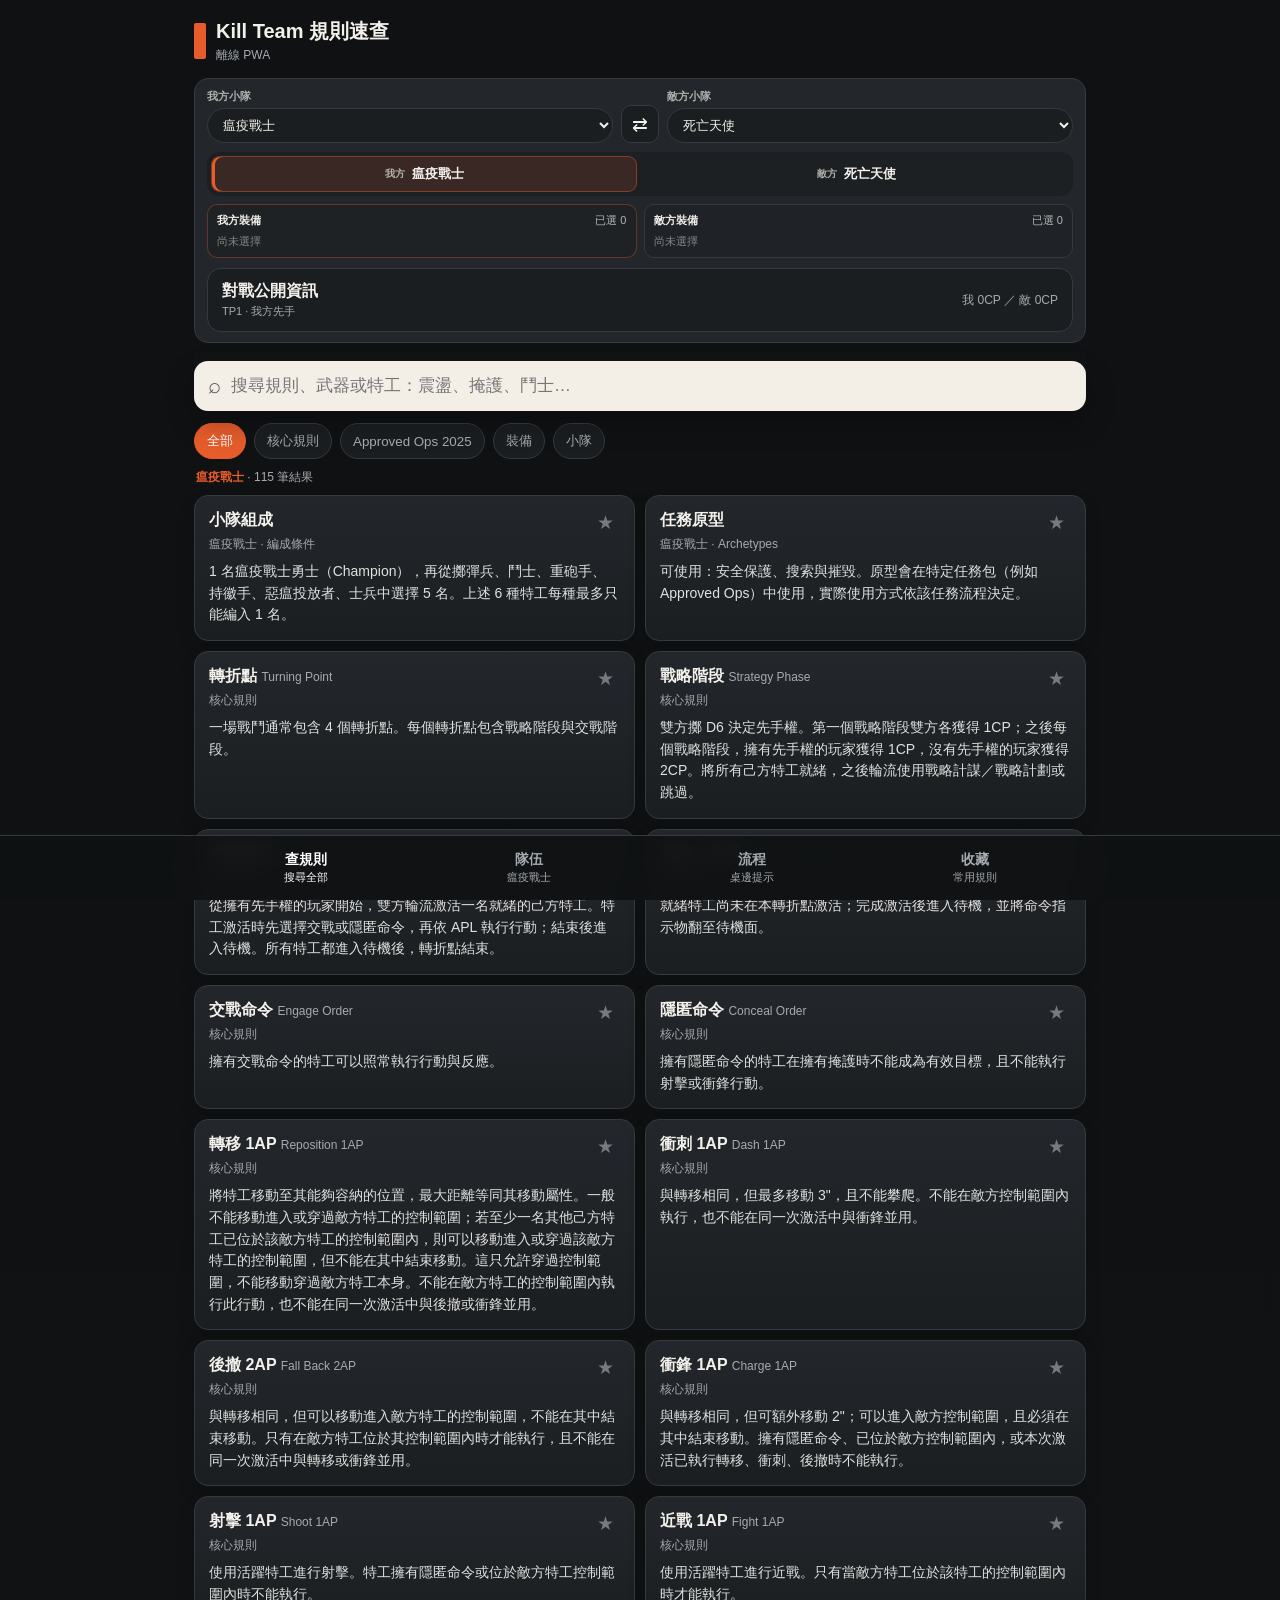
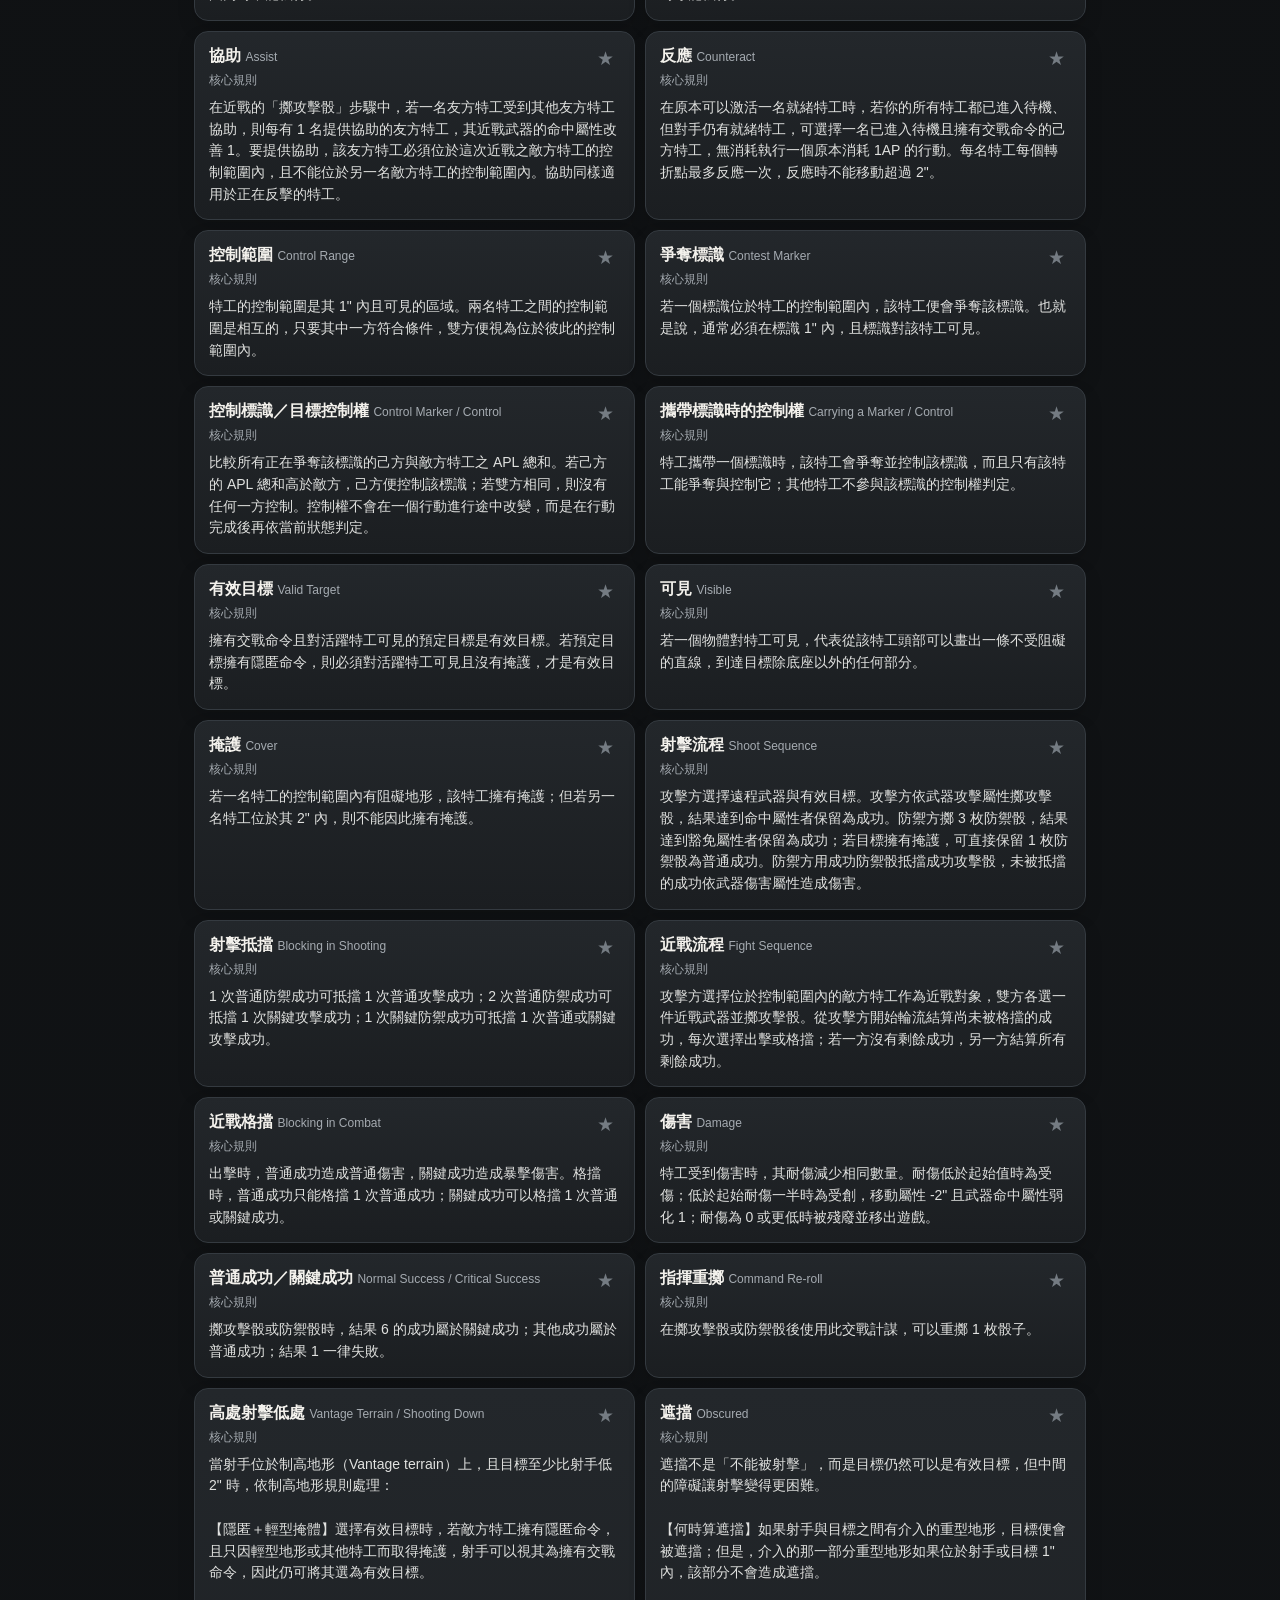
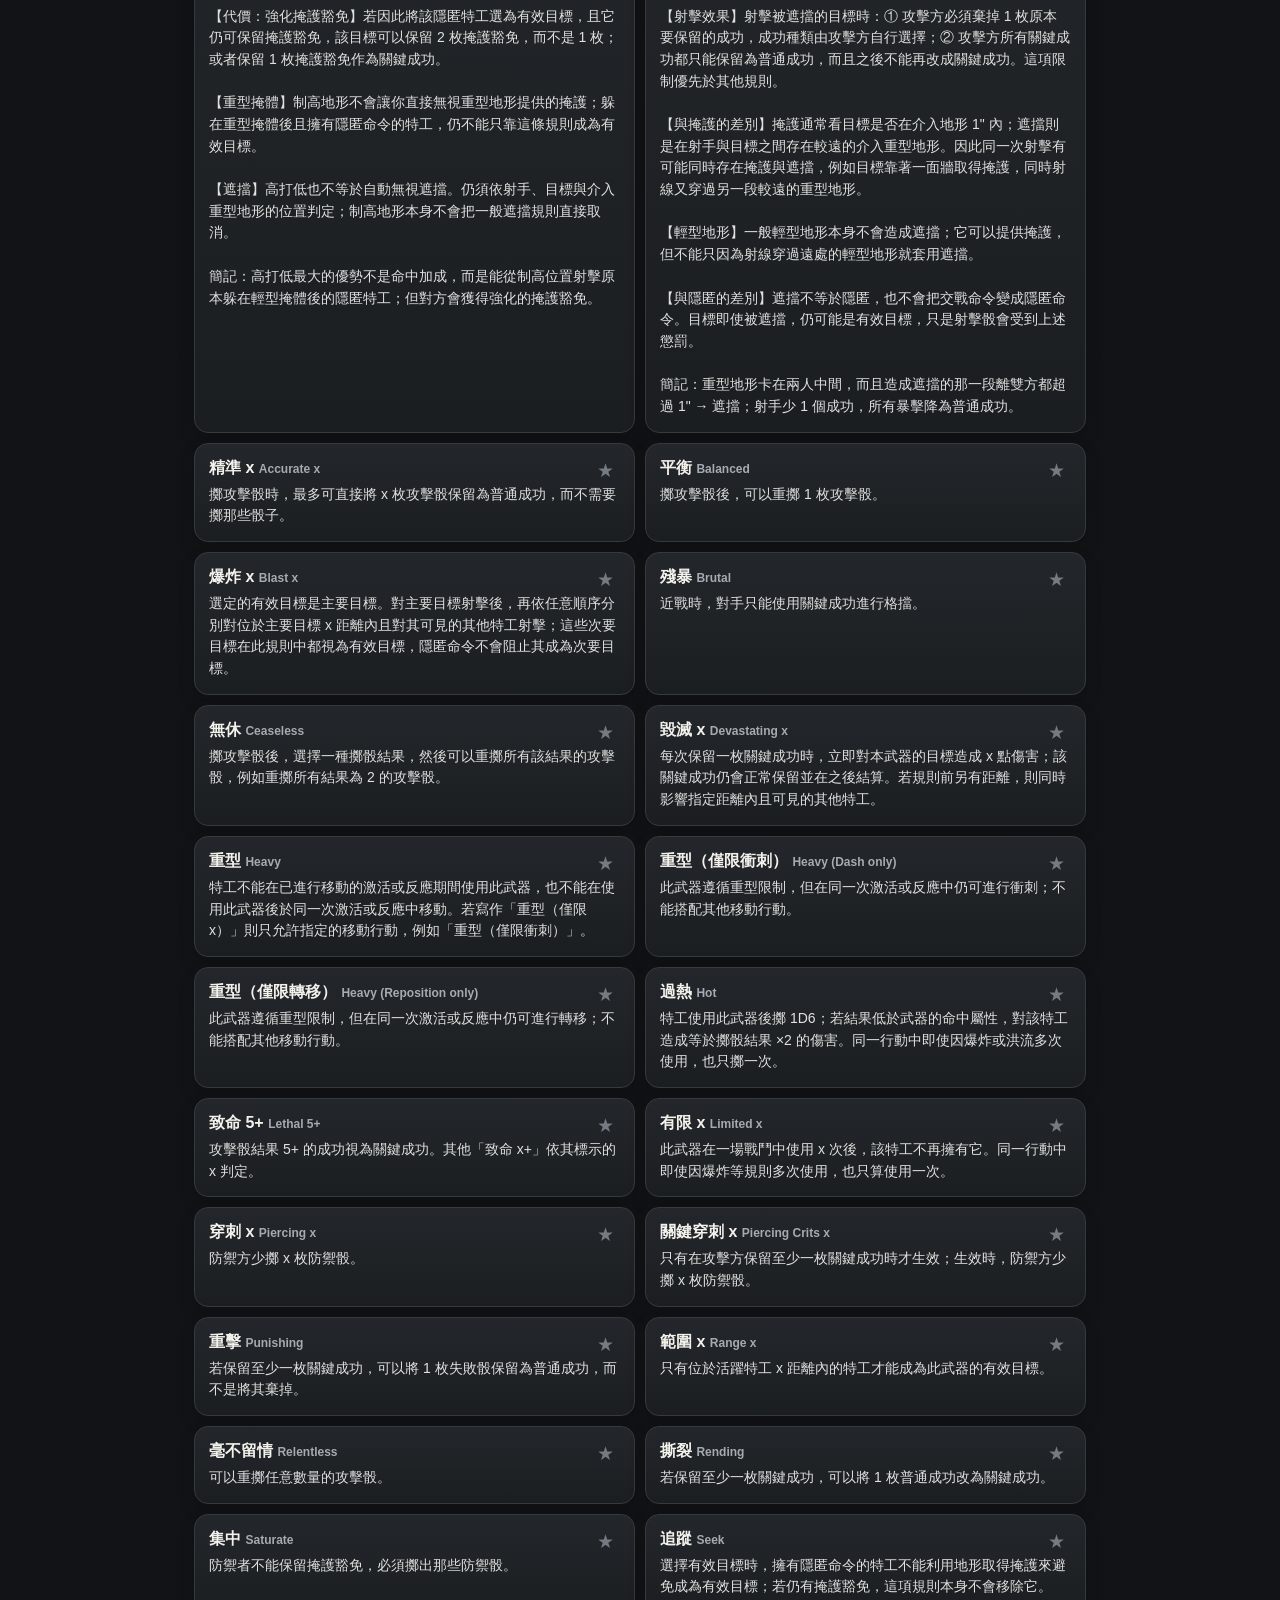
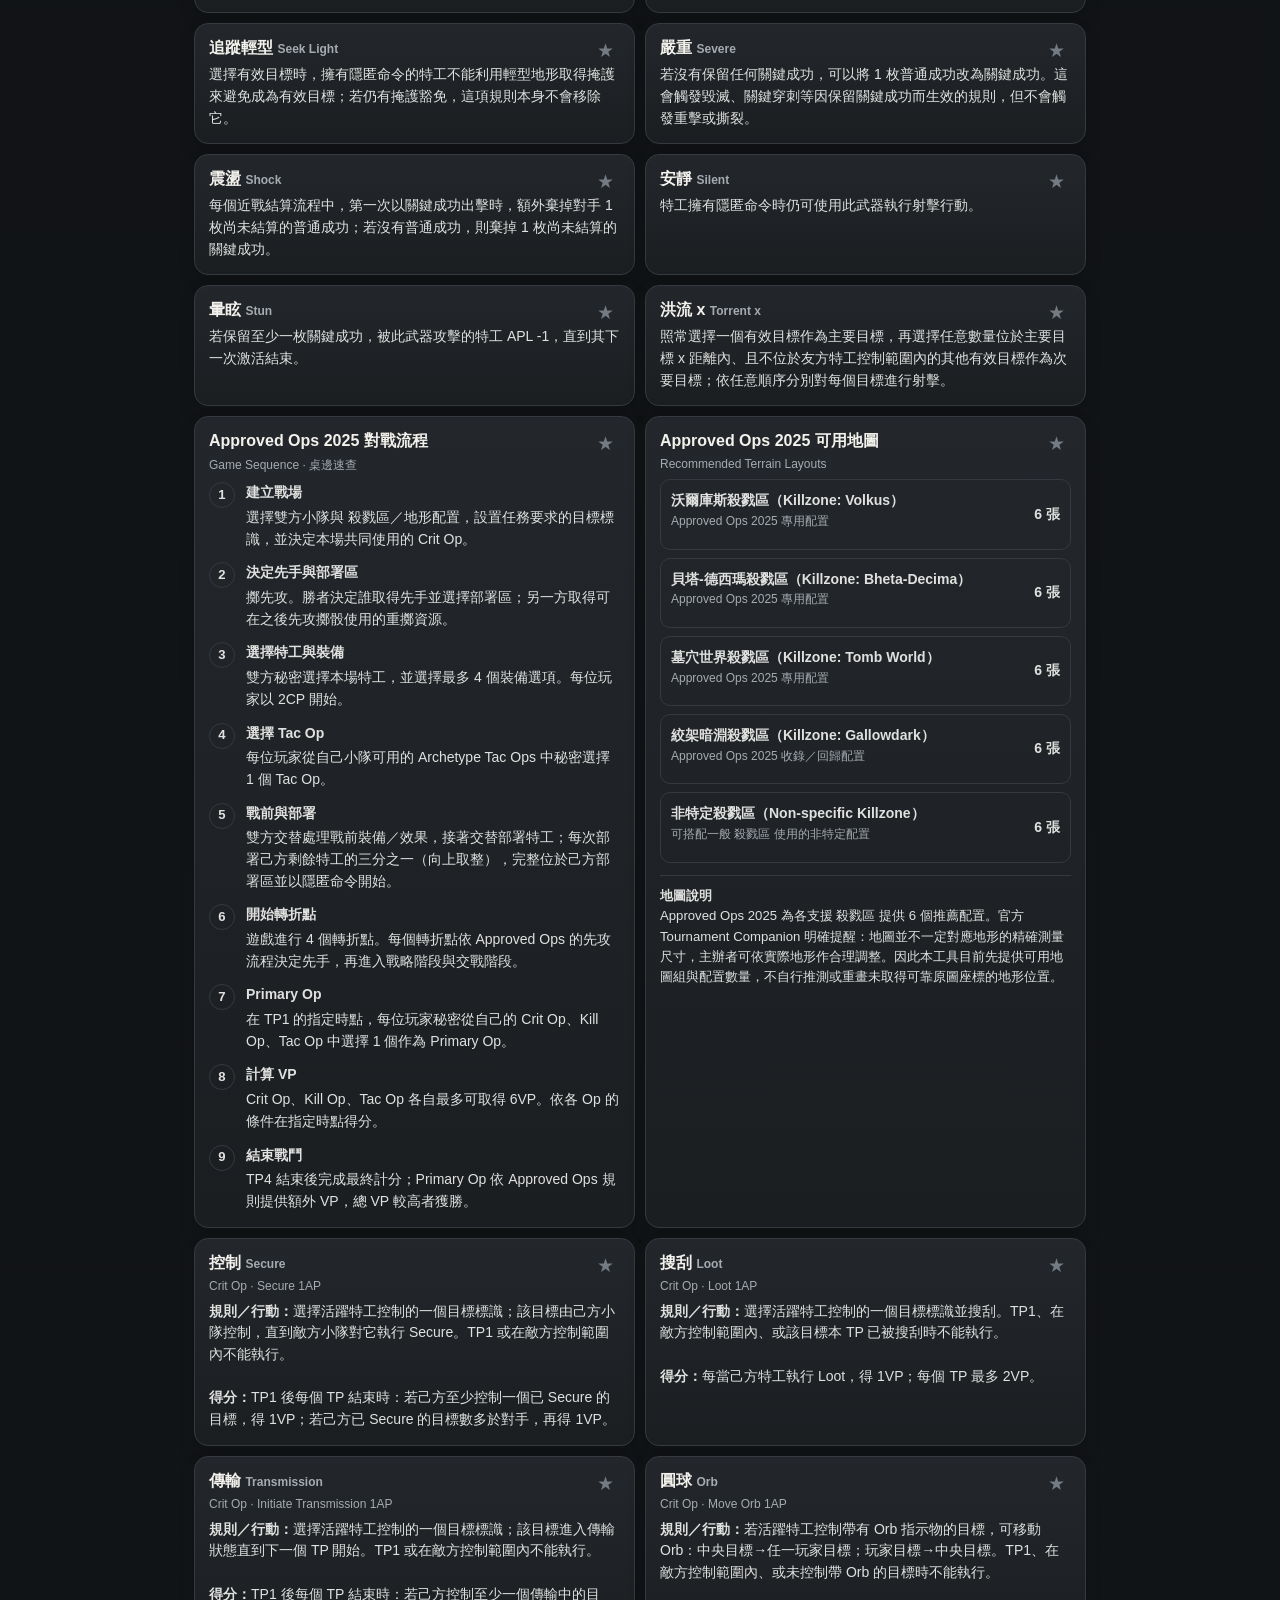
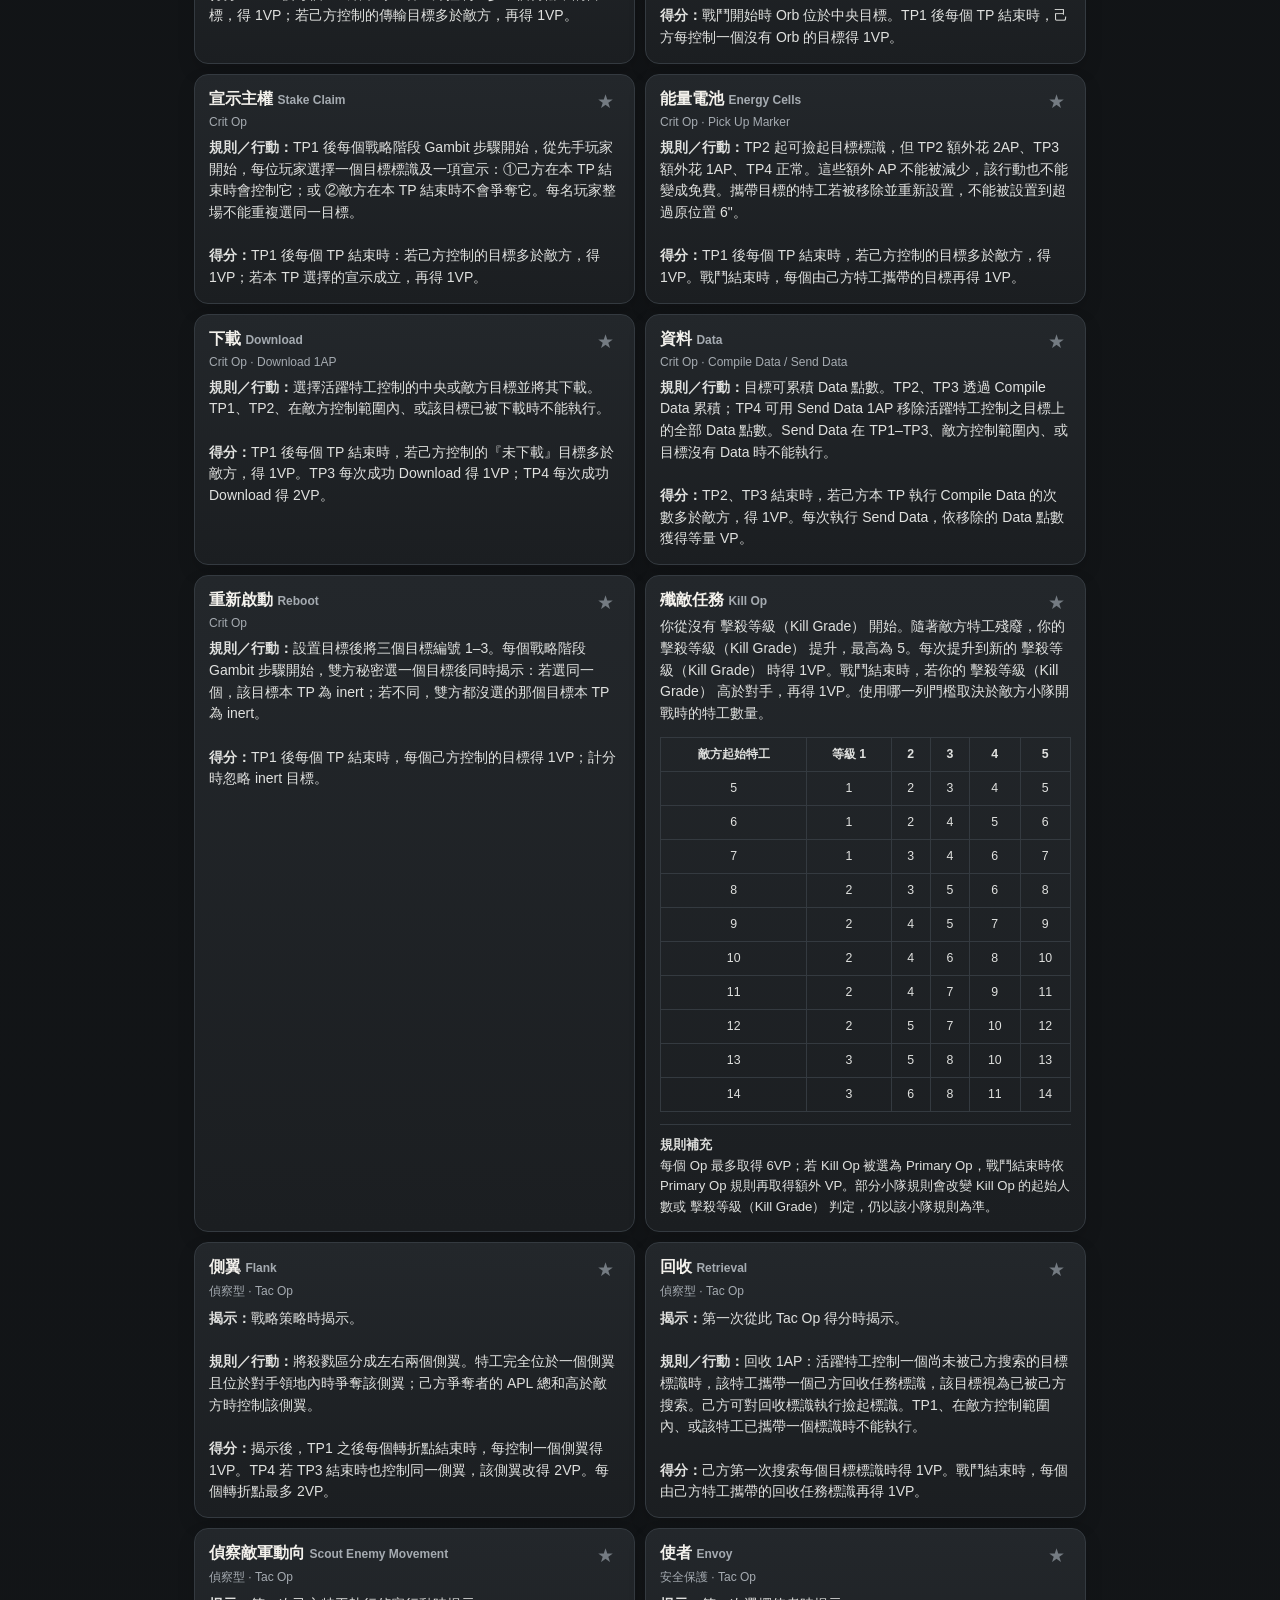
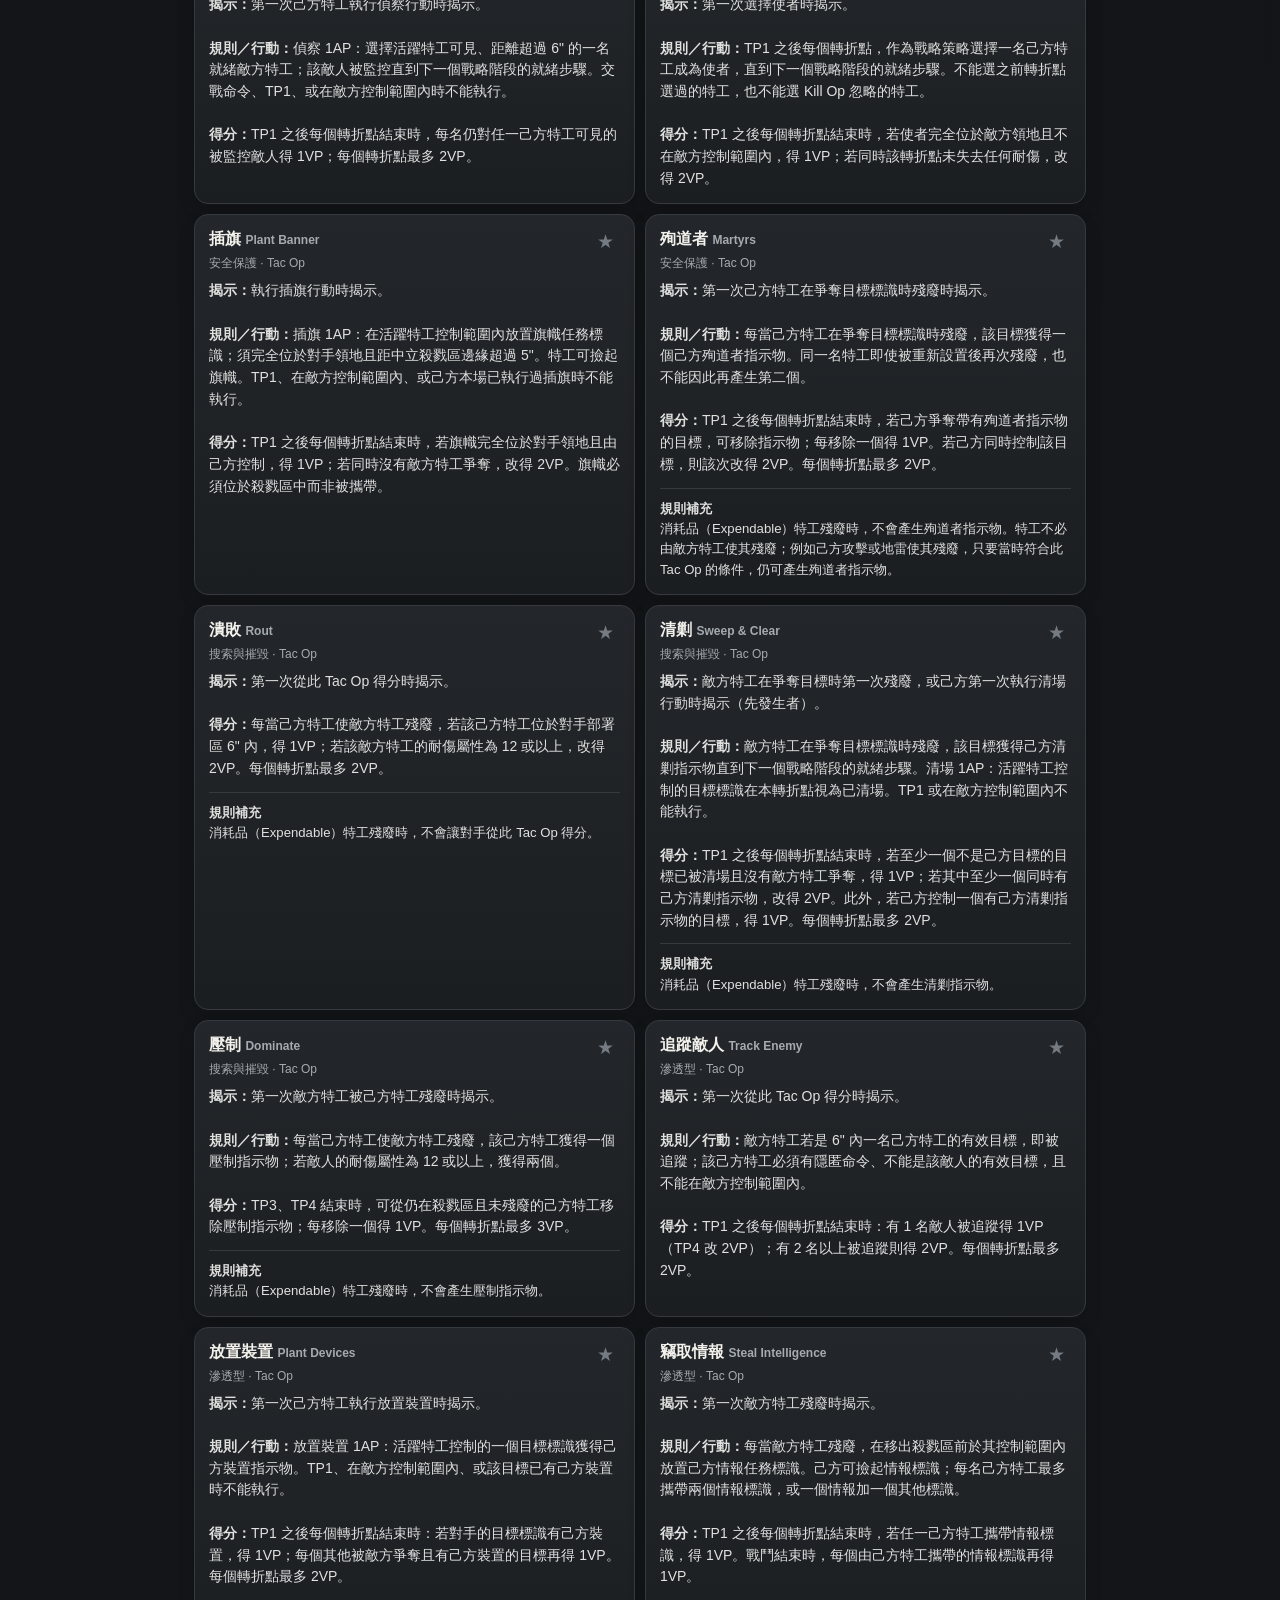
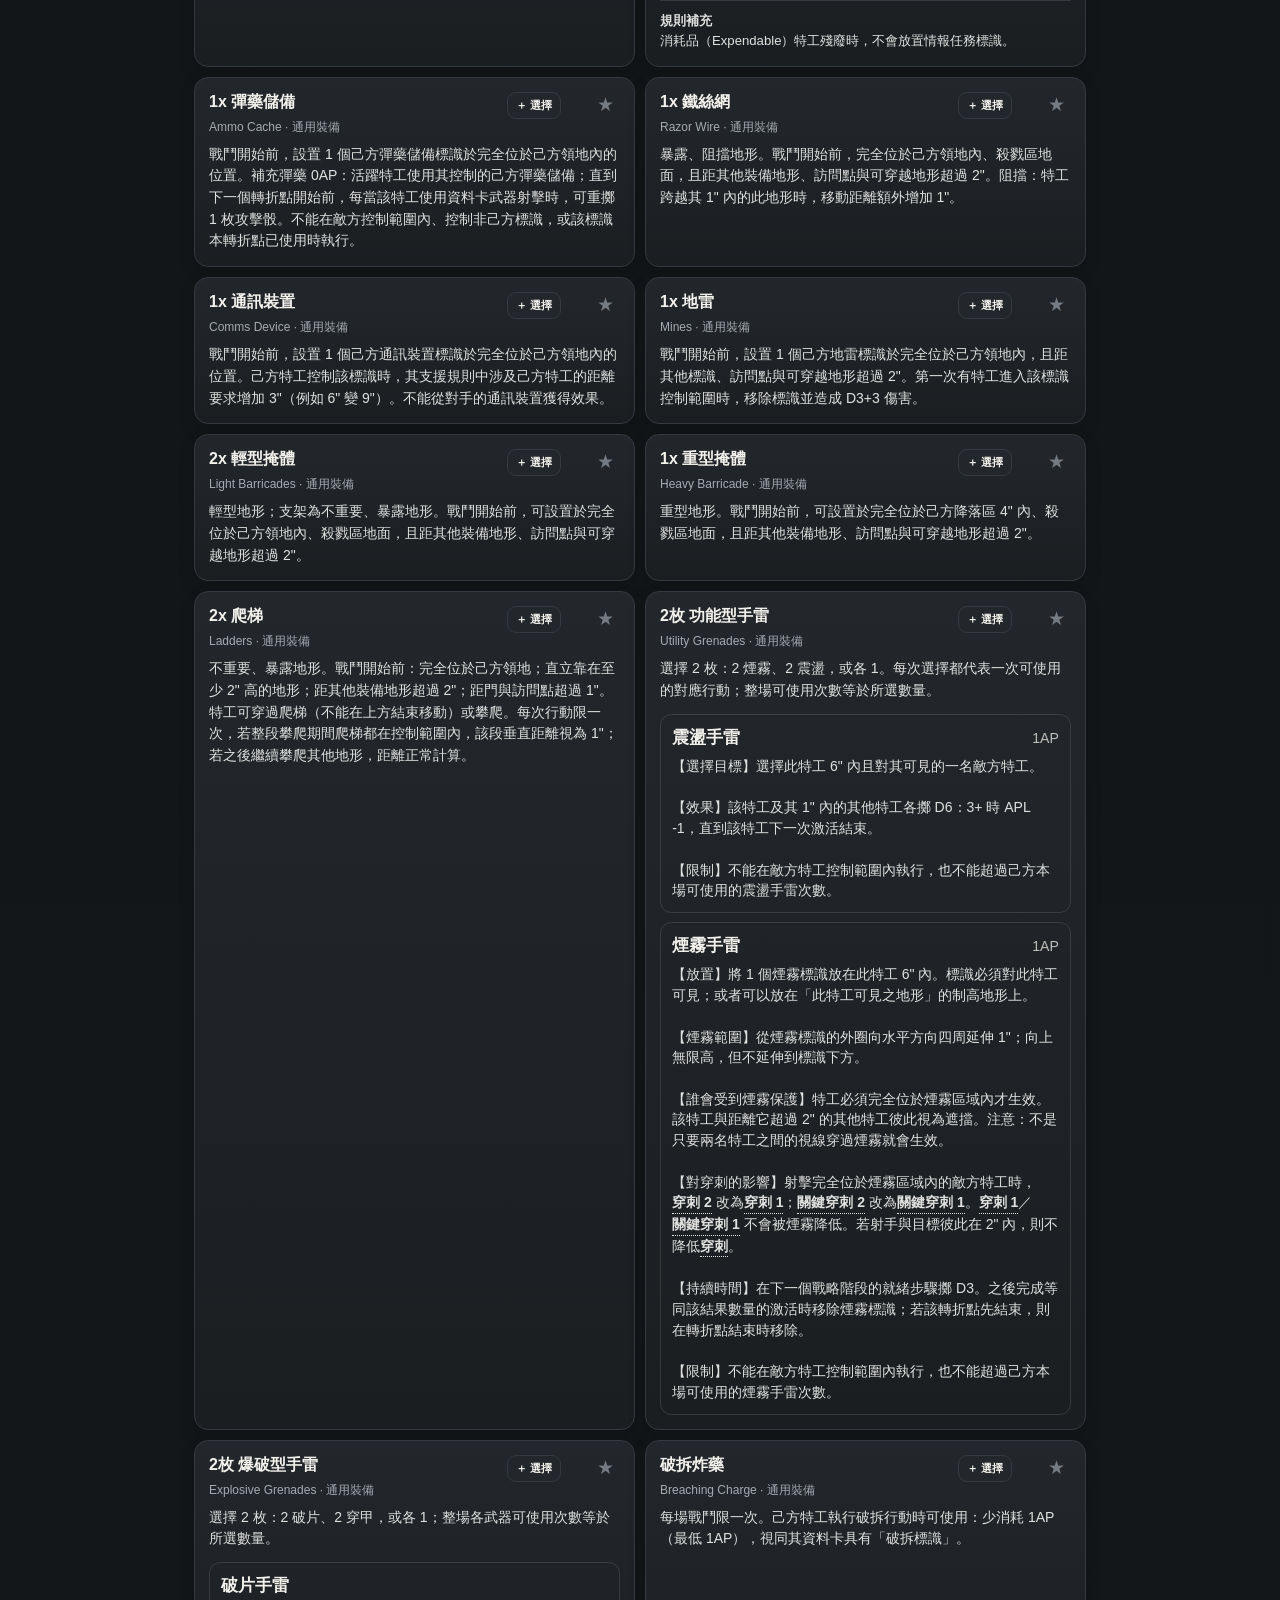
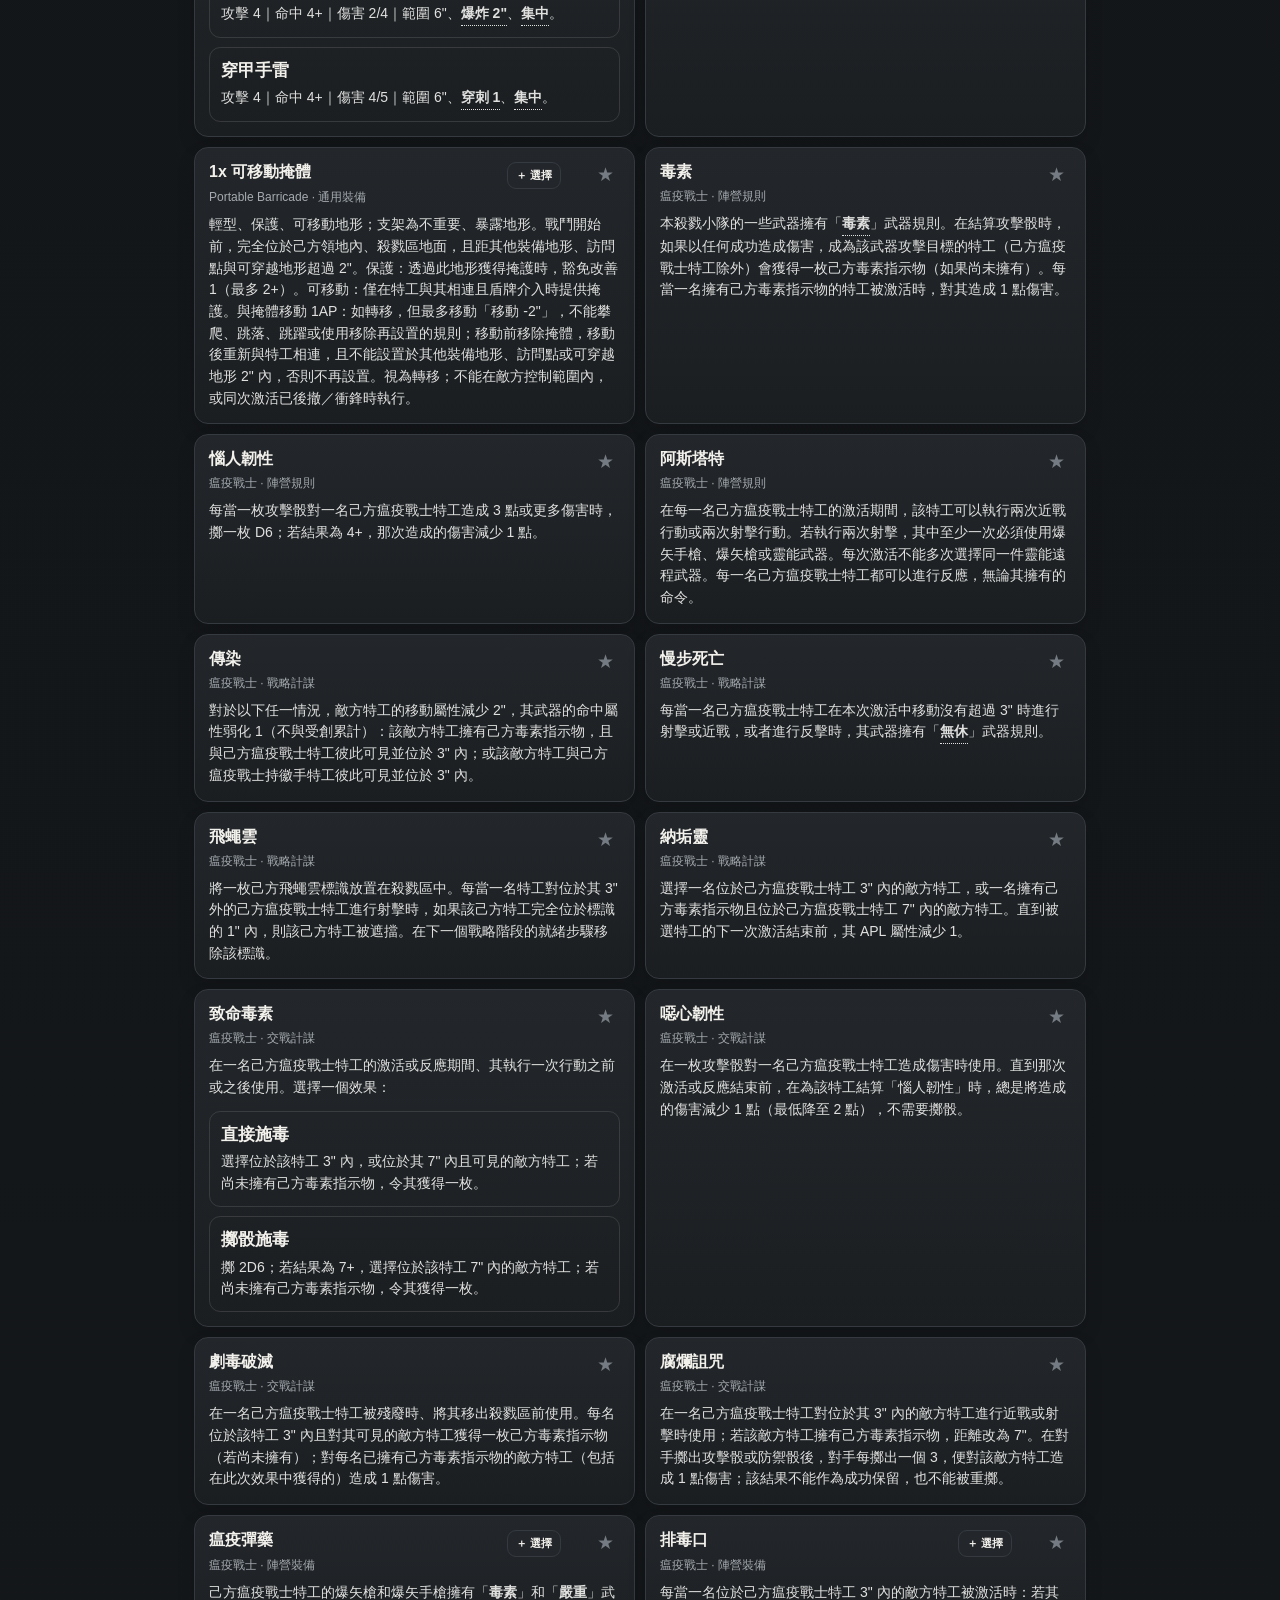
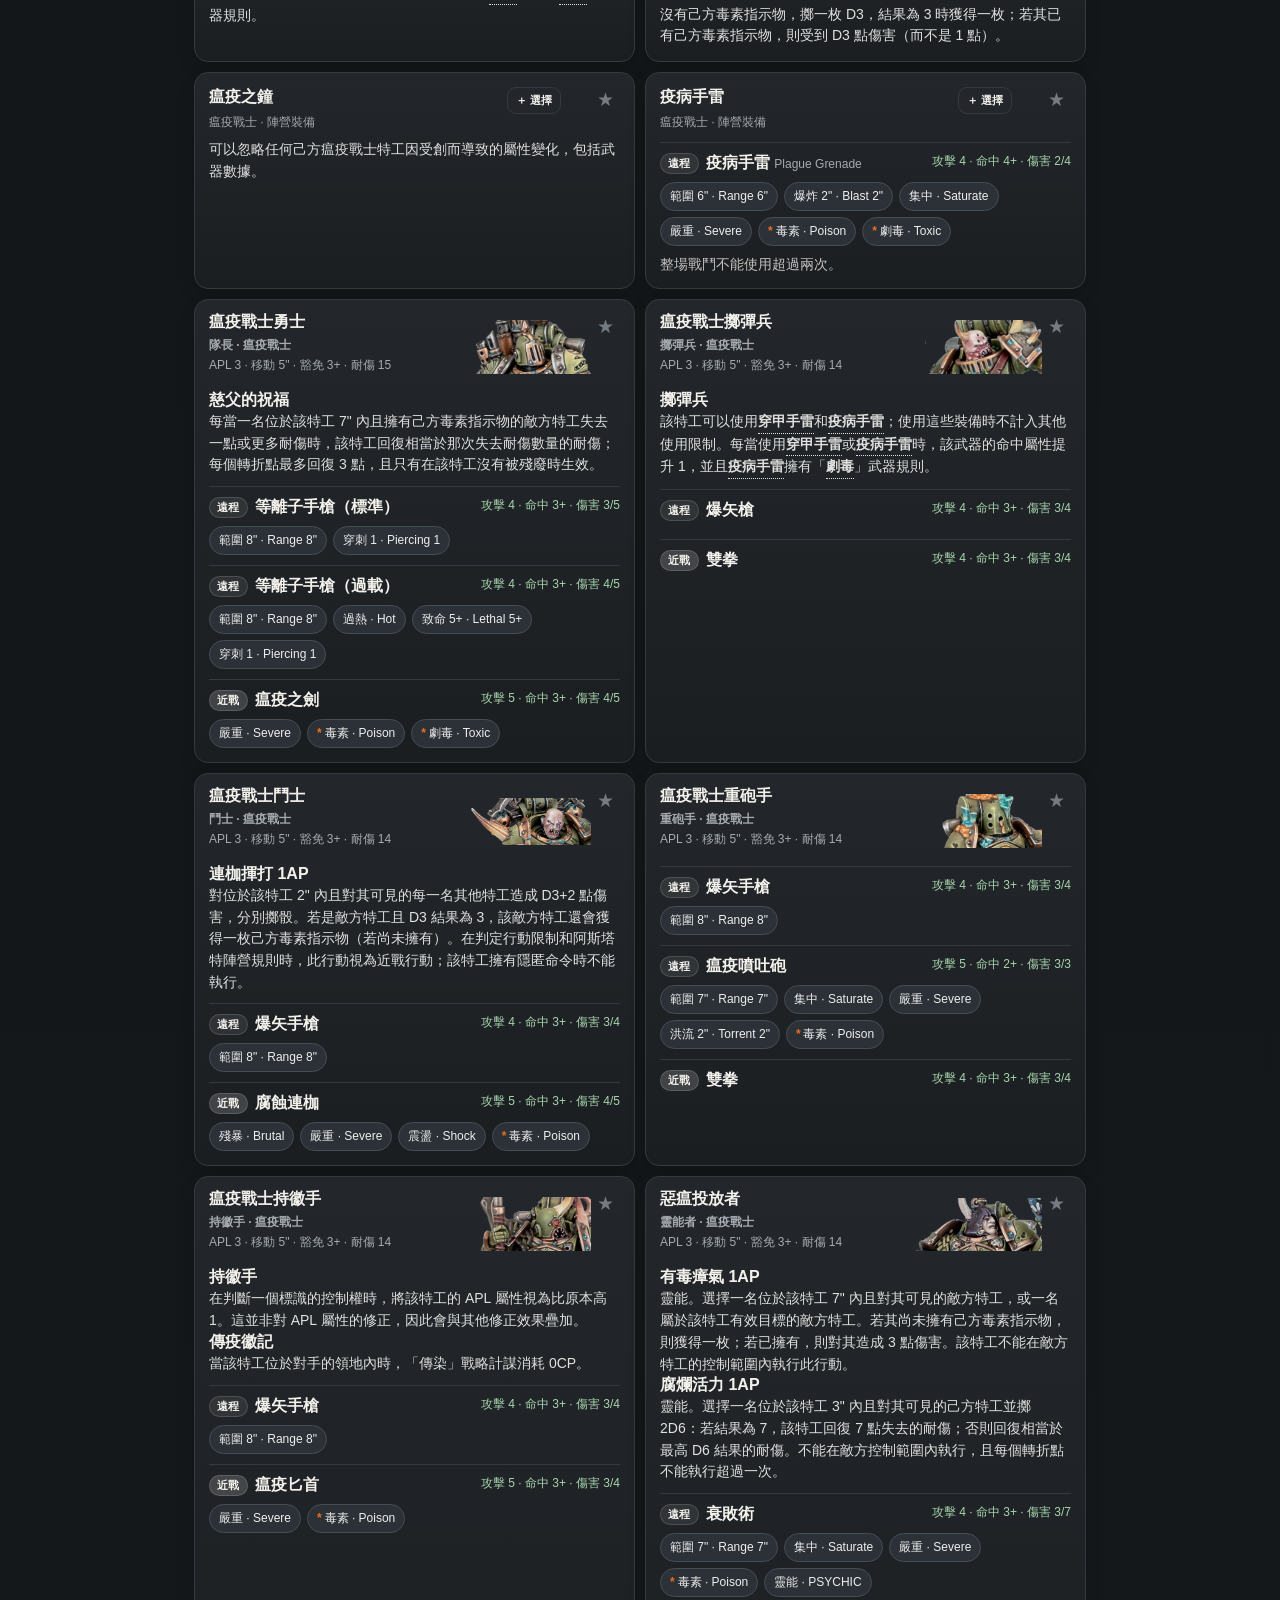
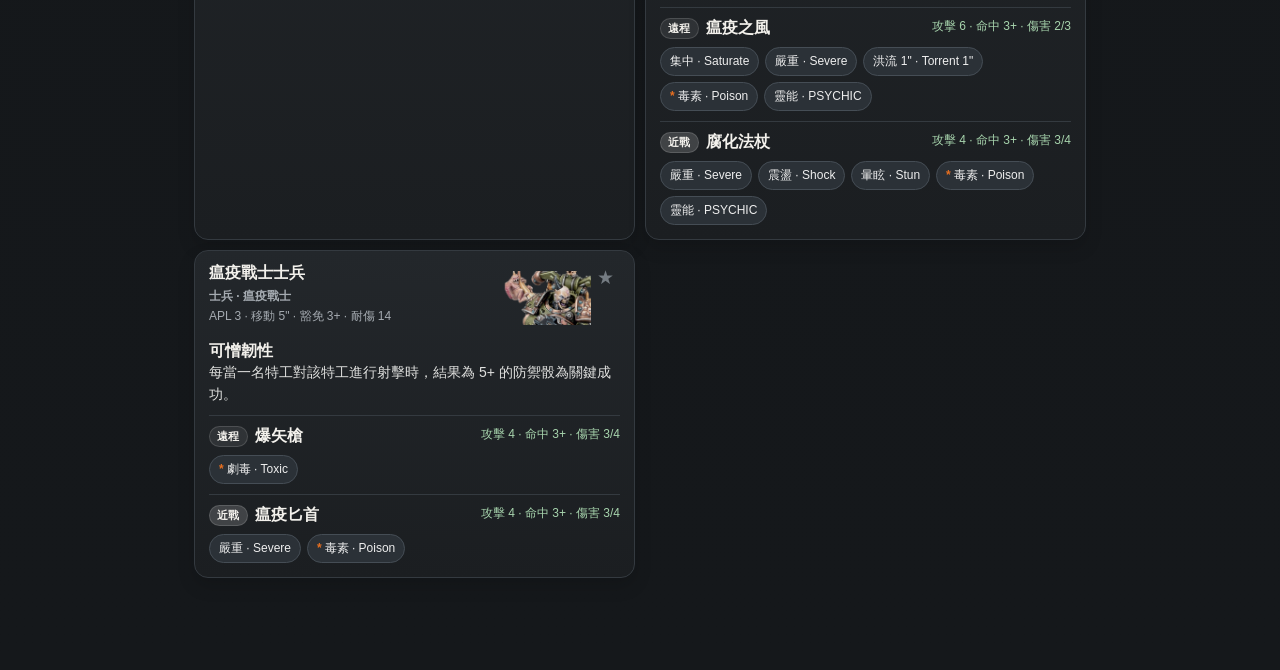
==== commit 28c551b7: "新增對戰公開資訊追蹤器" ====
--- a/index.html
+++ b/index.html
@@ -65,6 +65,7 @@
     </div>
     <div id="equipmentTracker" class="equipment-tracker"></div>
     <div id="equipmentLimitNote" class="equipment-limit-note" role="status"></div>
+    <div id="matchTracker" class="match-tracker"></div>
   </div>
 
   <div class="sticky">
--- a/styles.css
+++ b/styles.css
@@ -620,3 +620,48 @@
   border-color:rgba(230,92,43,.5);
   background:rgba(230,92,43,.14);
 }
+
+
+/* v2.2.10.1 — public match information tracker */
+.match-tracker{margin-top:10px}
+.match-tracker-panel{border:1px solid var(--line);border-radius:14px;background:var(--panel);overflow:hidden}
+.match-tracker-panel>summary{display:flex;align-items:center;justify-content:space-between;gap:10px;padding:12px 14px;cursor:pointer;list-style:none}
+.match-tracker-panel>summary::-webkit-details-marker{display:none}
+.match-tracker-panel>summary>span:first-child{display:flex;flex-direction:column;gap:2px}
+.match-tracker-panel>summary small{color:var(--muted);font-size:11px}
+.tracker-summary-cp{font-size:12px;color:var(--muted);white-space:nowrap}
+.tracker-toolbar{display:flex;align-items:center;justify-content:space-between;gap:8px;padding:10px 12px;border-top:1px solid var(--line)}
+.tracker-tp{display:flex;align-items:center;gap:8px}
+.tracker-toolbar button,.tracker-side button{border:1px solid var(--line);background:var(--panel2);color:inherit;border-radius:9px;padding:7px 9px}
+.tracker-toolbar button:disabled,.tracker-side button:disabled{opacity:.35}
+.tracker-reset{color:var(--muted)!important}
+.tracker-sides{display:grid;grid-template-columns:1fr 1fr;gap:8px;padding:0 12px 12px}
+.tracker-side{border:1px solid var(--line);border-radius:12px;padding:10px;background:rgba(255,255,255,.018)}
+.tracker-side.initiative{border-color:var(--accent)}
+.tracker-side-head{display:flex;align-items:flex-start;justify-content:space-between;gap:8px}
+.tracker-side-head>div{display:flex;flex-direction:column;gap:2px}
+.tracker-side-head small{font-size:11px;color:var(--muted)}
+.tracker-init{font-size:11px;padding:5px 7px!important}
+.tracker-cp{display:flex;align-items:center;gap:7px;margin:10px 0}
+.tracker-cp span{margin-right:auto;font-weight:700}
+.tracker-cp b{min-width:20px;text-align:center;font-size:18px}
+.tracker-cp button,.tracker-stepper button{width:30px;height:30px;padding:0!important}
+.tracker-detail{border-top:1px solid var(--line);padding-top:8px;margin-top:8px}
+.tracker-detail>summary,.tracker-history>summary{cursor:pointer;font-size:12px;font-weight:700;color:var(--muted)}
+.tracker-card-row{display:flex;align-items:center;justify-content:space-between;gap:8px;padding:6px 0}
+.tracker-card-row>span{font-size:13px}
+.tracker-stepper{display:flex;align-items:center;gap:6px}
+.tracker-stepper b{min-width:18px;text-align:center}
+.tracker-ploys{display:flex;flex-wrap:wrap;gap:6px;margin-top:8px}
+.tracker-ploy{font-size:12px!important;padding:6px 8px!important}
+.tracker-ploy.used{border-color:var(--accent)!important;background:var(--accent)!important;color:#fff!important}
+.tracker-history{border-top:1px solid var(--line);padding:10px 12px 12px}
+.tracker-history>summary span{font-weight:400}
+.tracker-log{margin-top:8px;display:flex;flex-direction:column;gap:5px}
+.tracker-log-row{display:grid;grid-template-columns:32px 1fr auto;gap:7px;align-items:start;font-size:12px}
+.tracker-log-row>span,.tracker-log-row>small{color:var(--muted)}
+.tracker-empty{font-size:12px;color:var(--muted)}
+@media(max-width:700px){
+  .tracker-sides{grid-template-columns:1fr}
+  .tracker-side:not(.initiative){opacity:.92}
+}
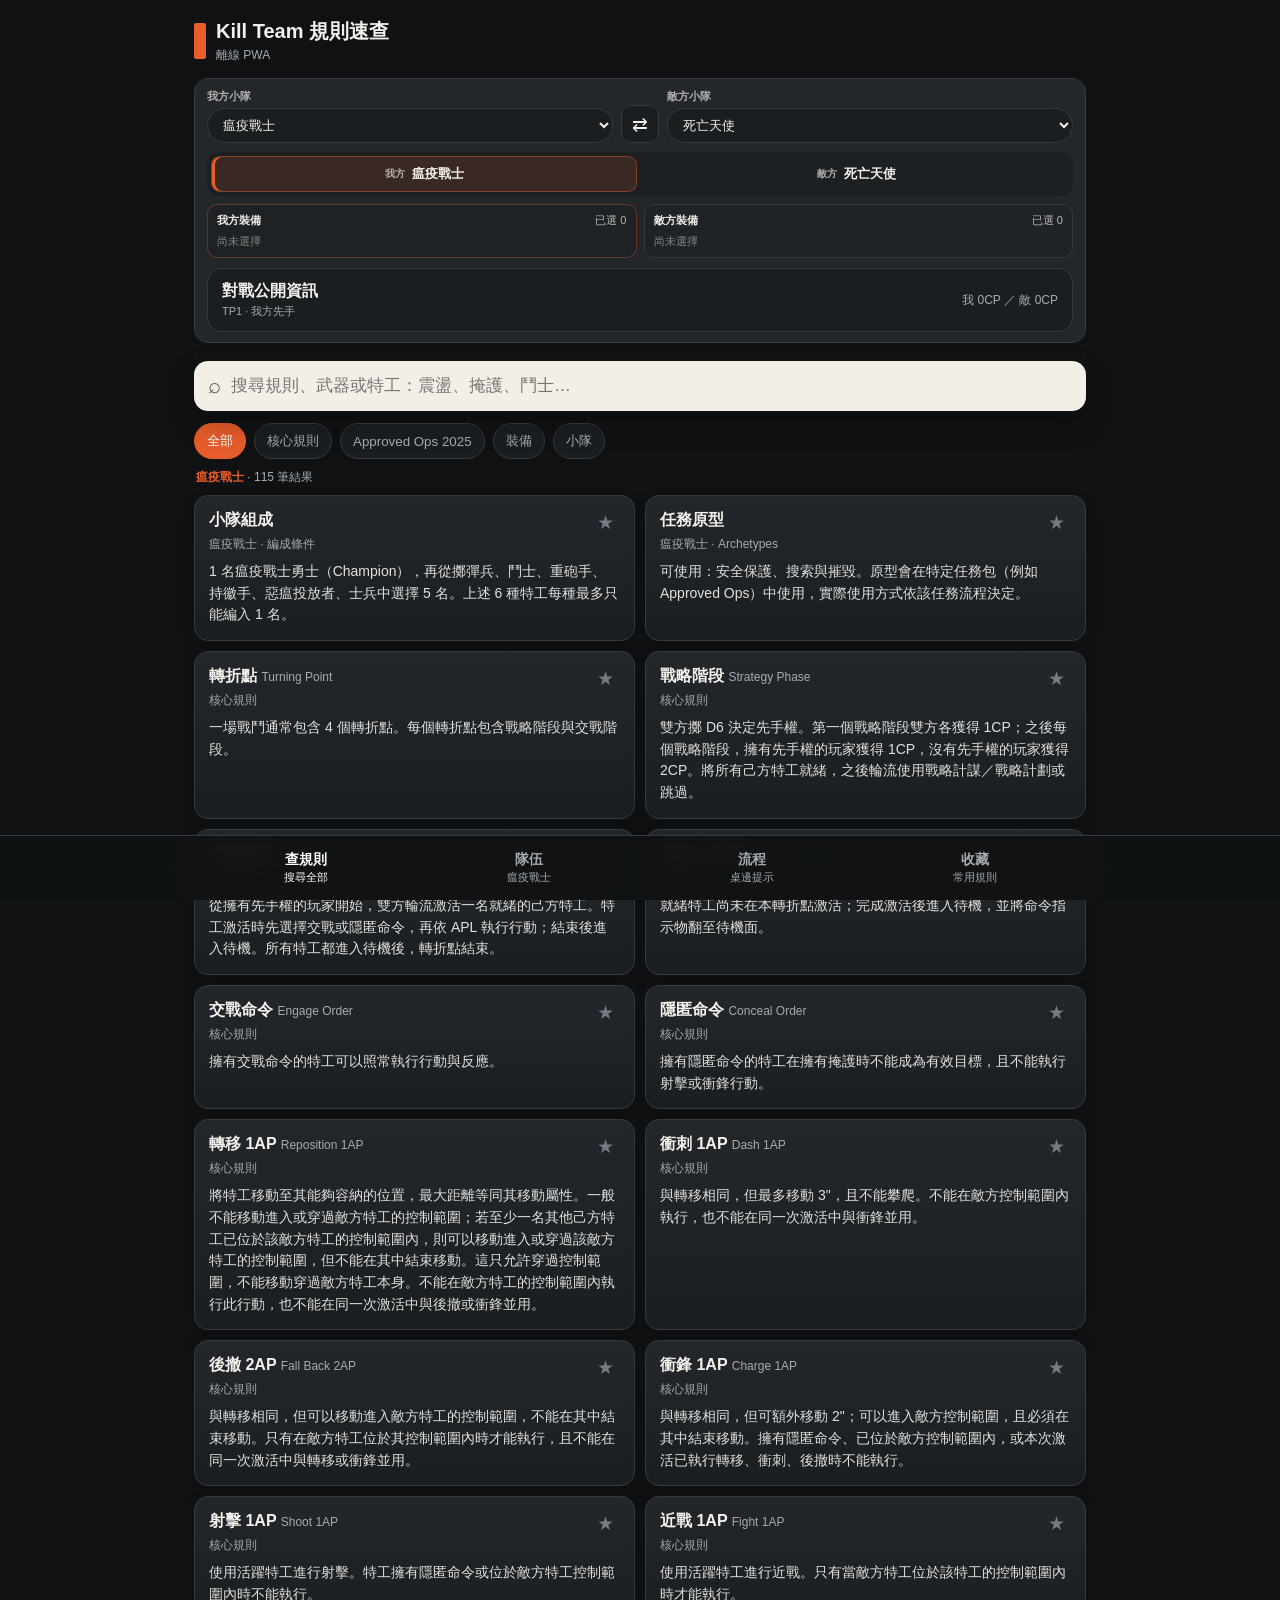
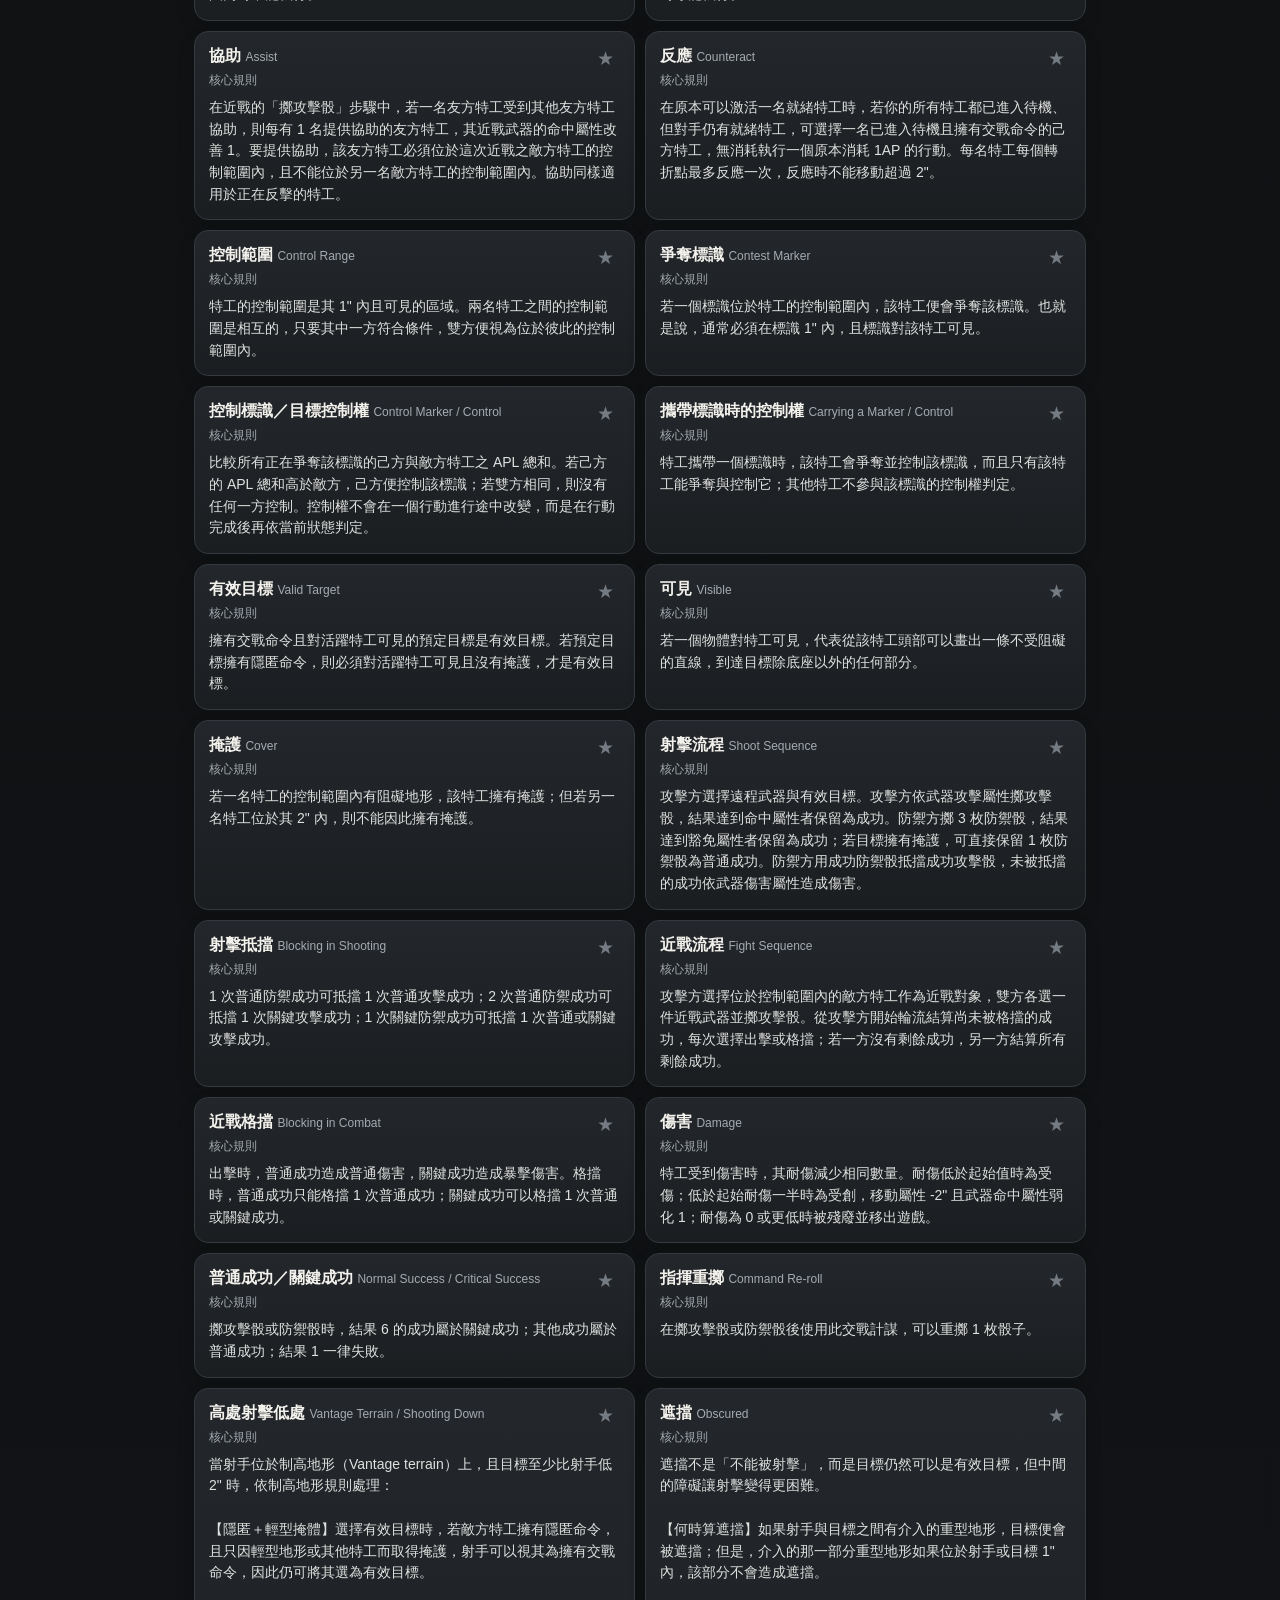
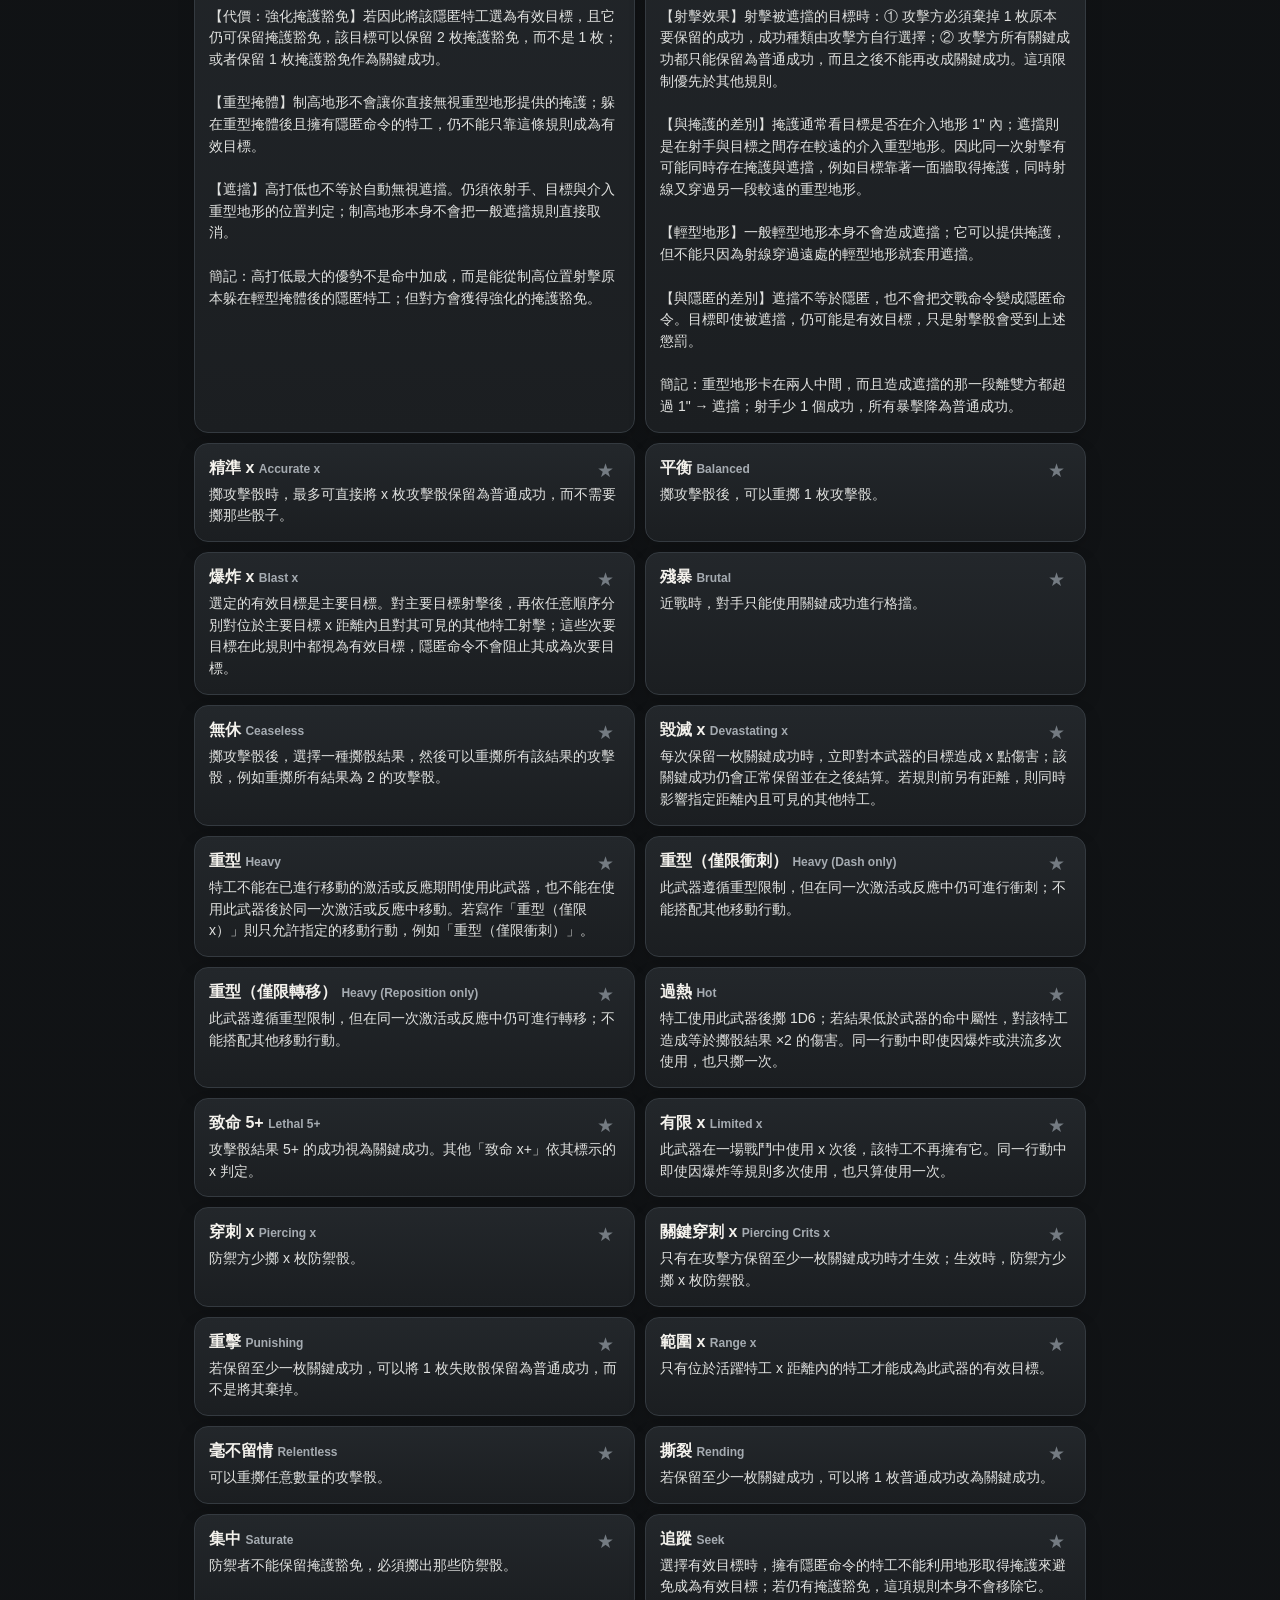
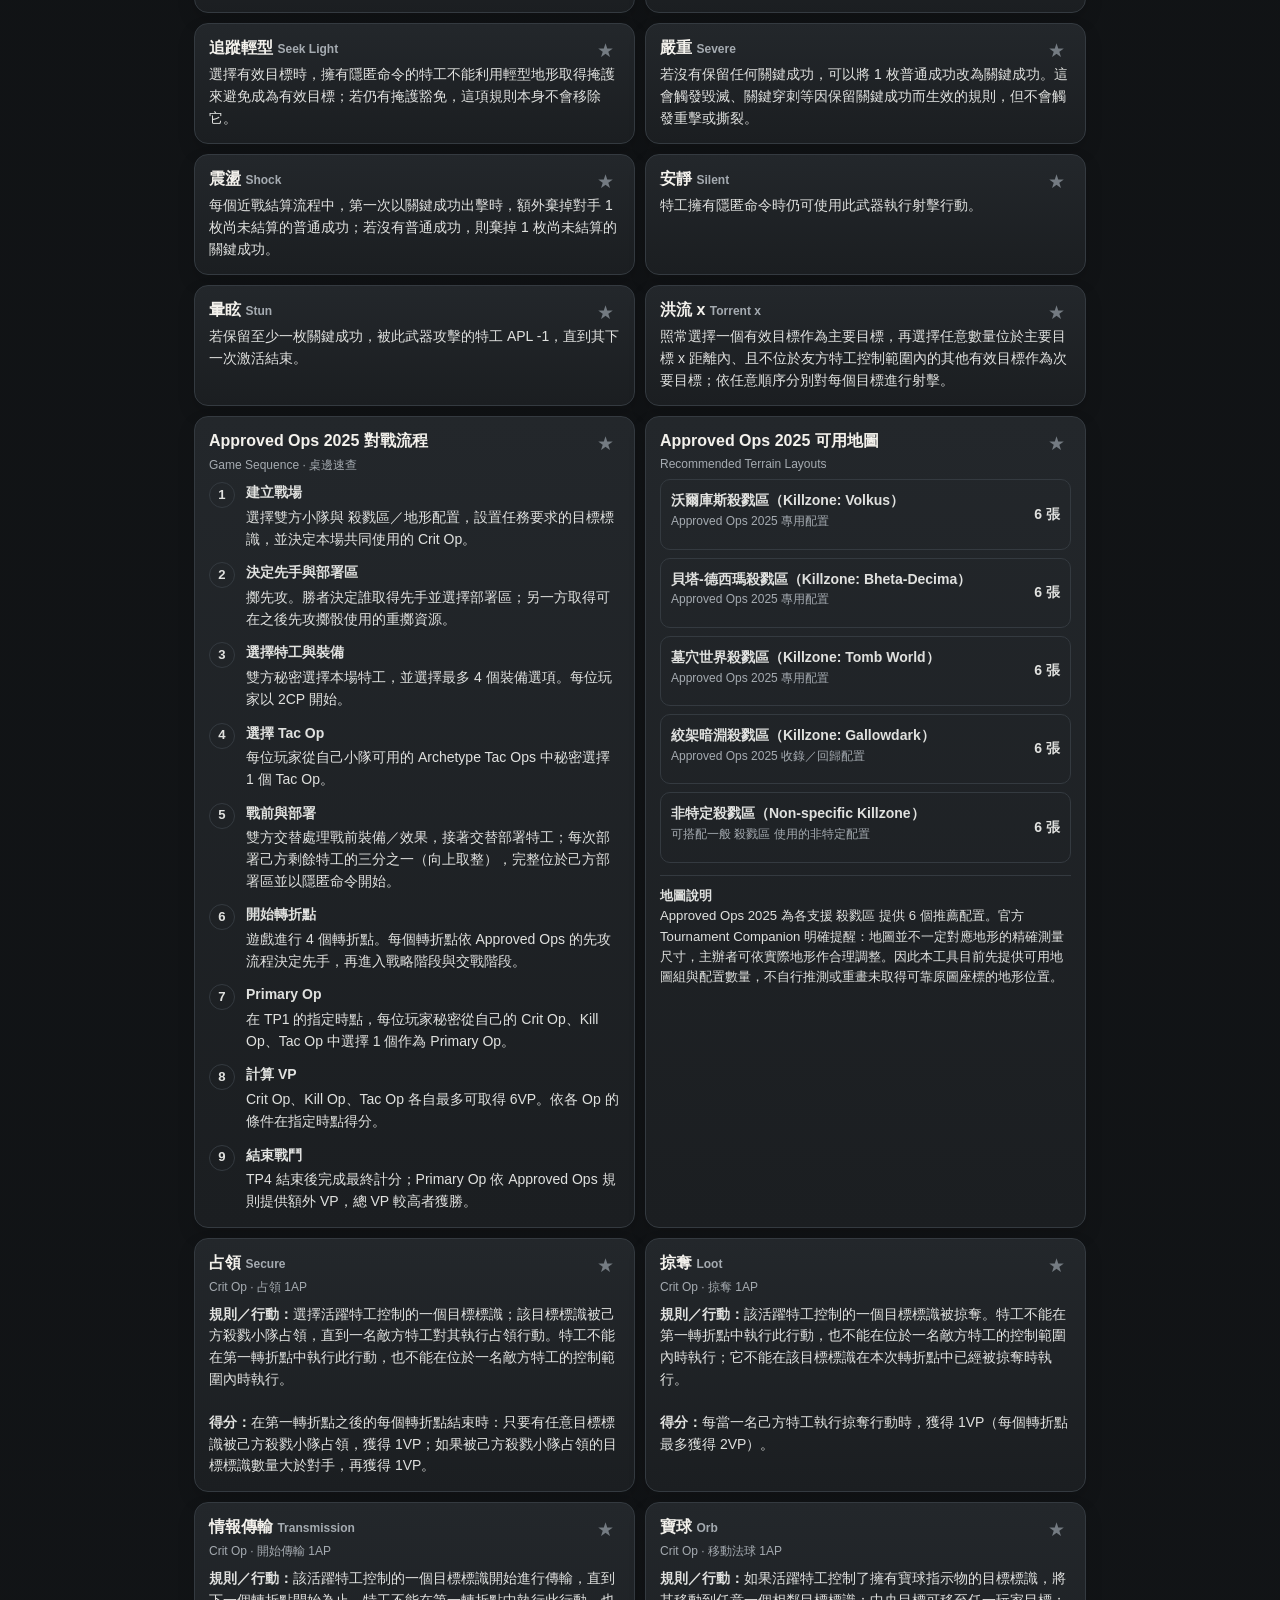
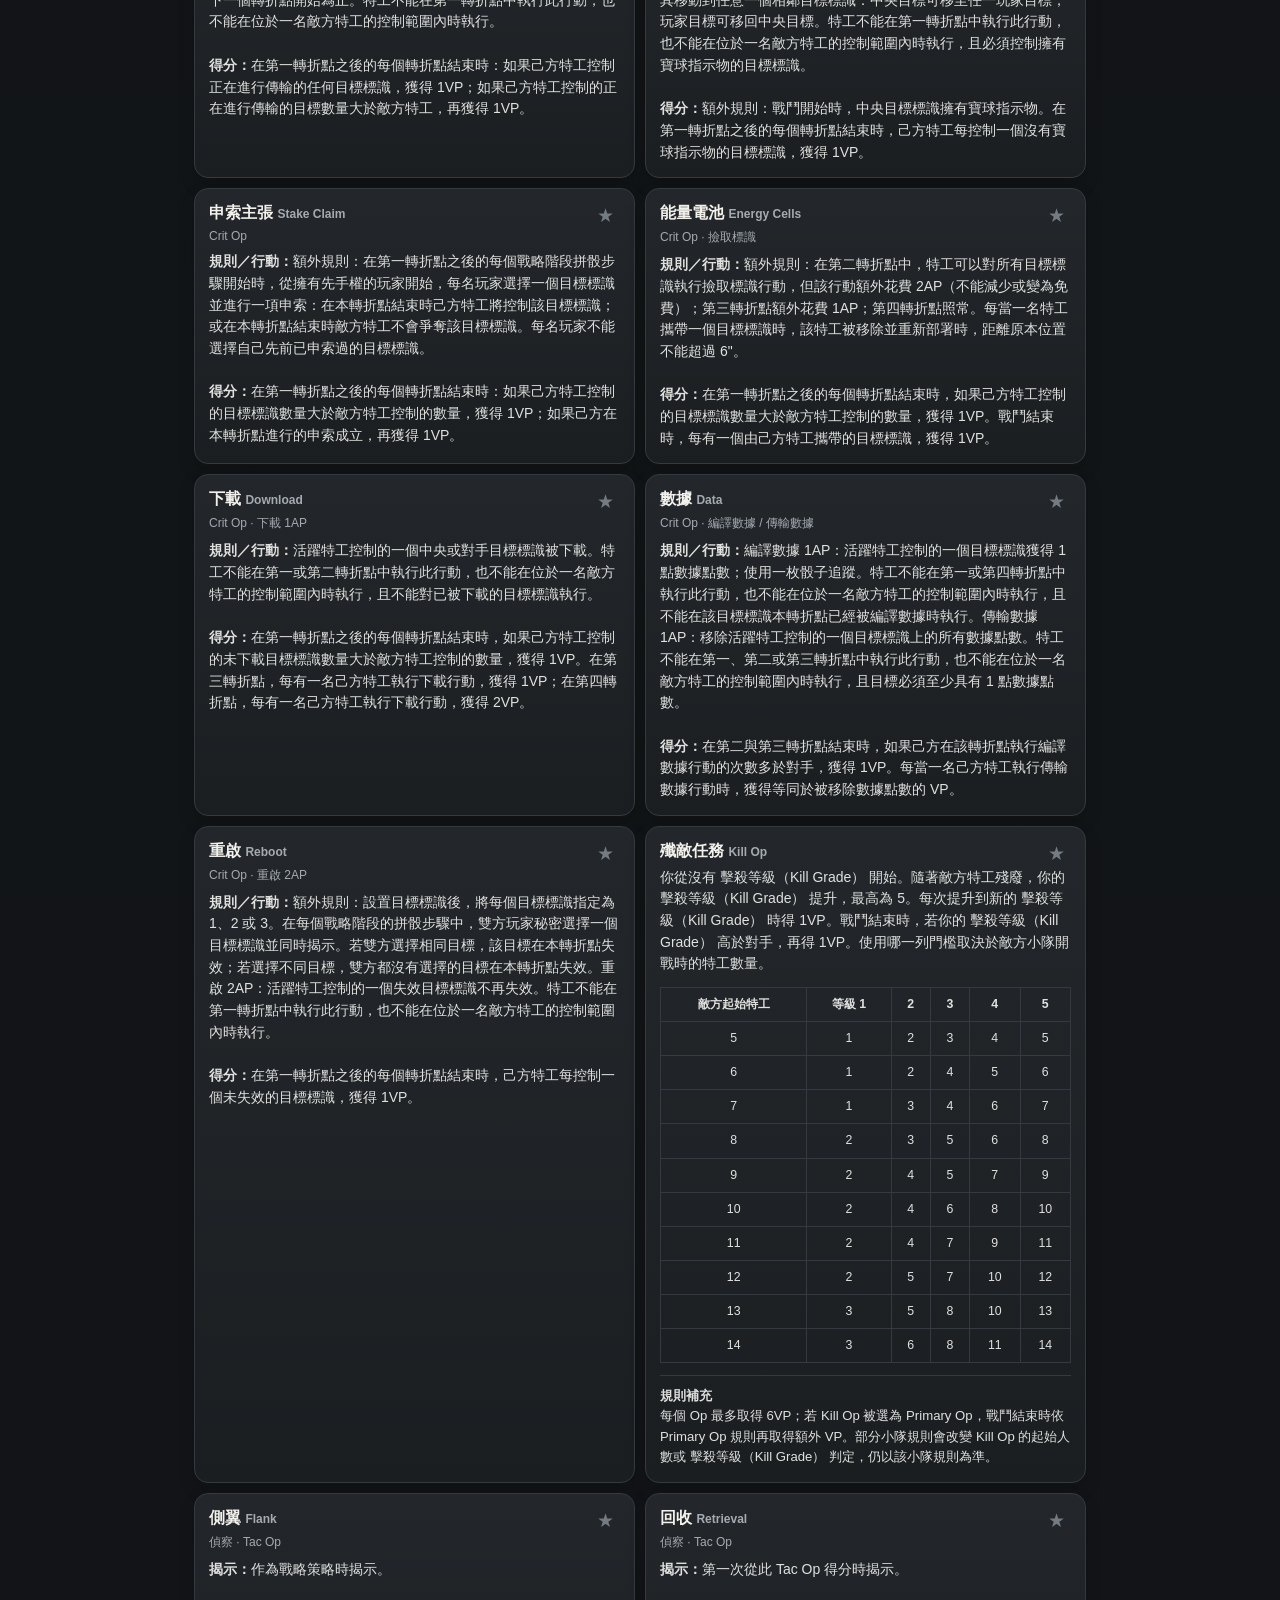
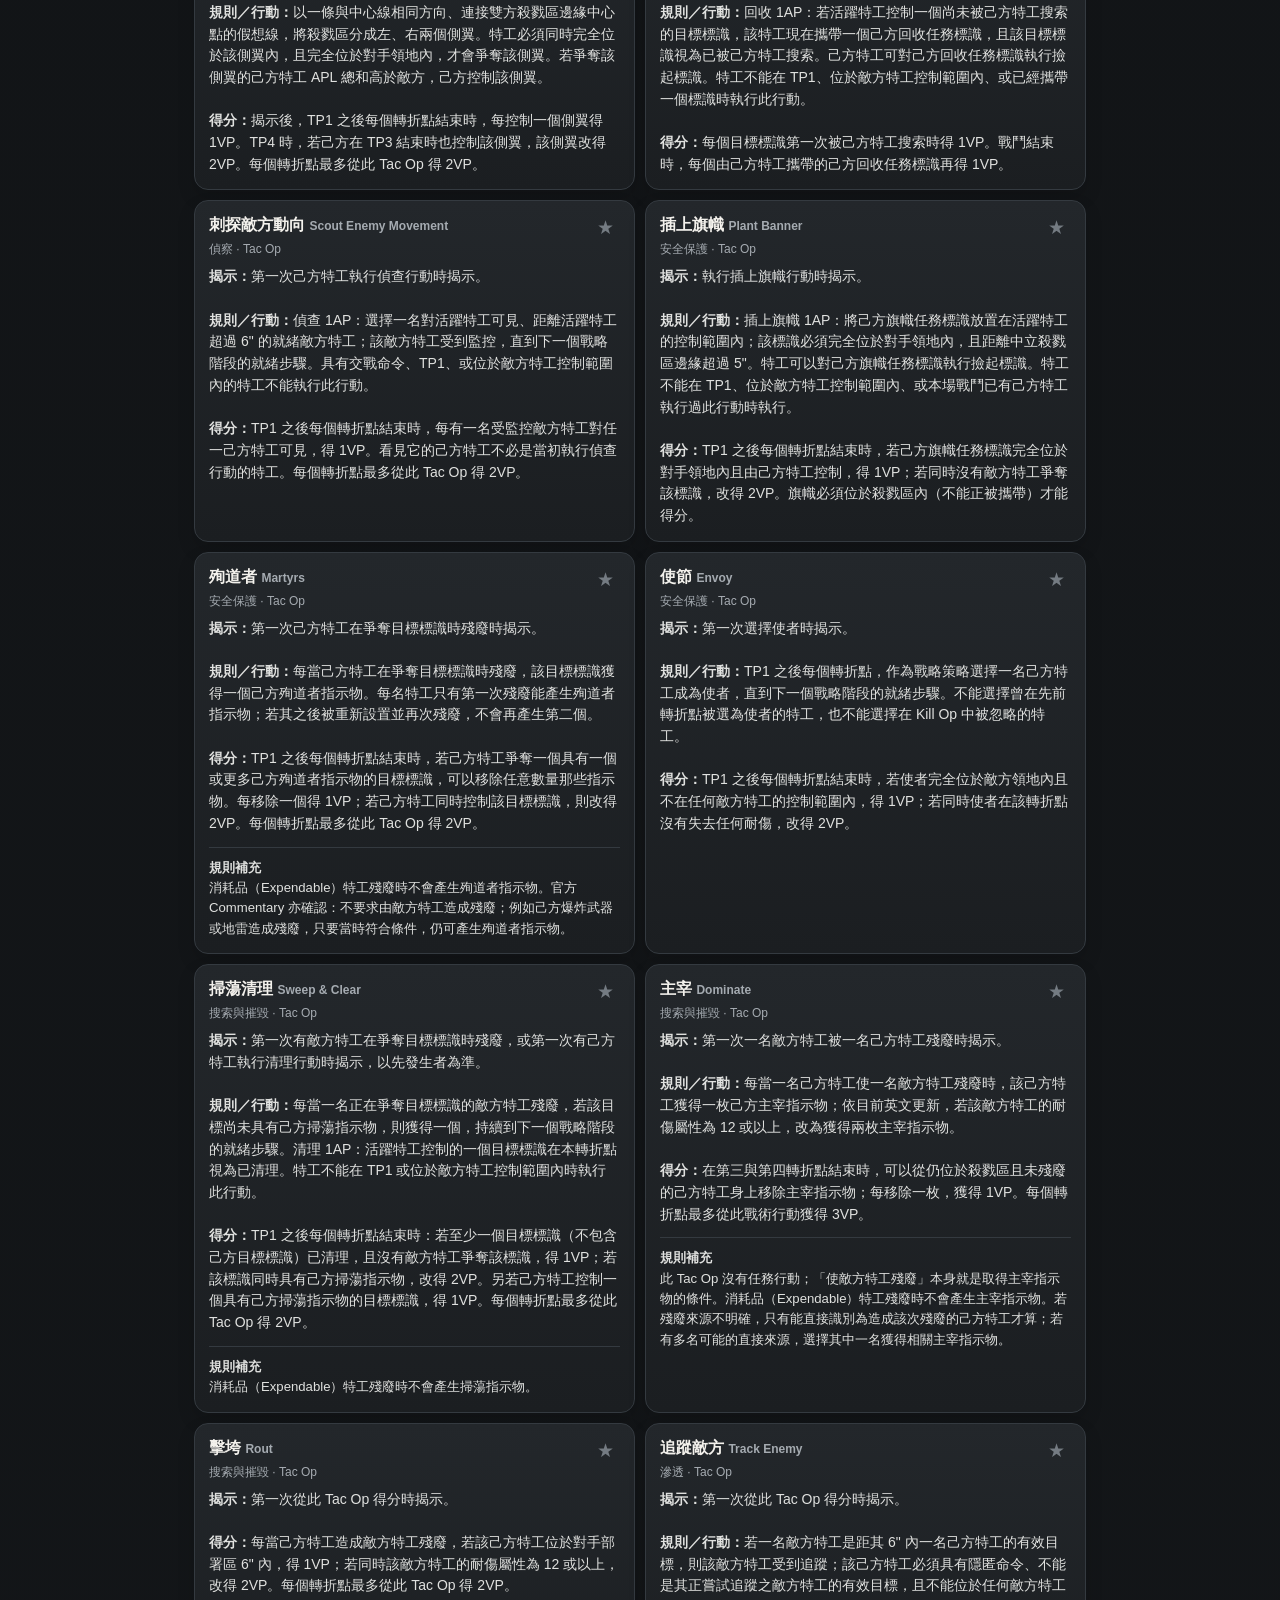
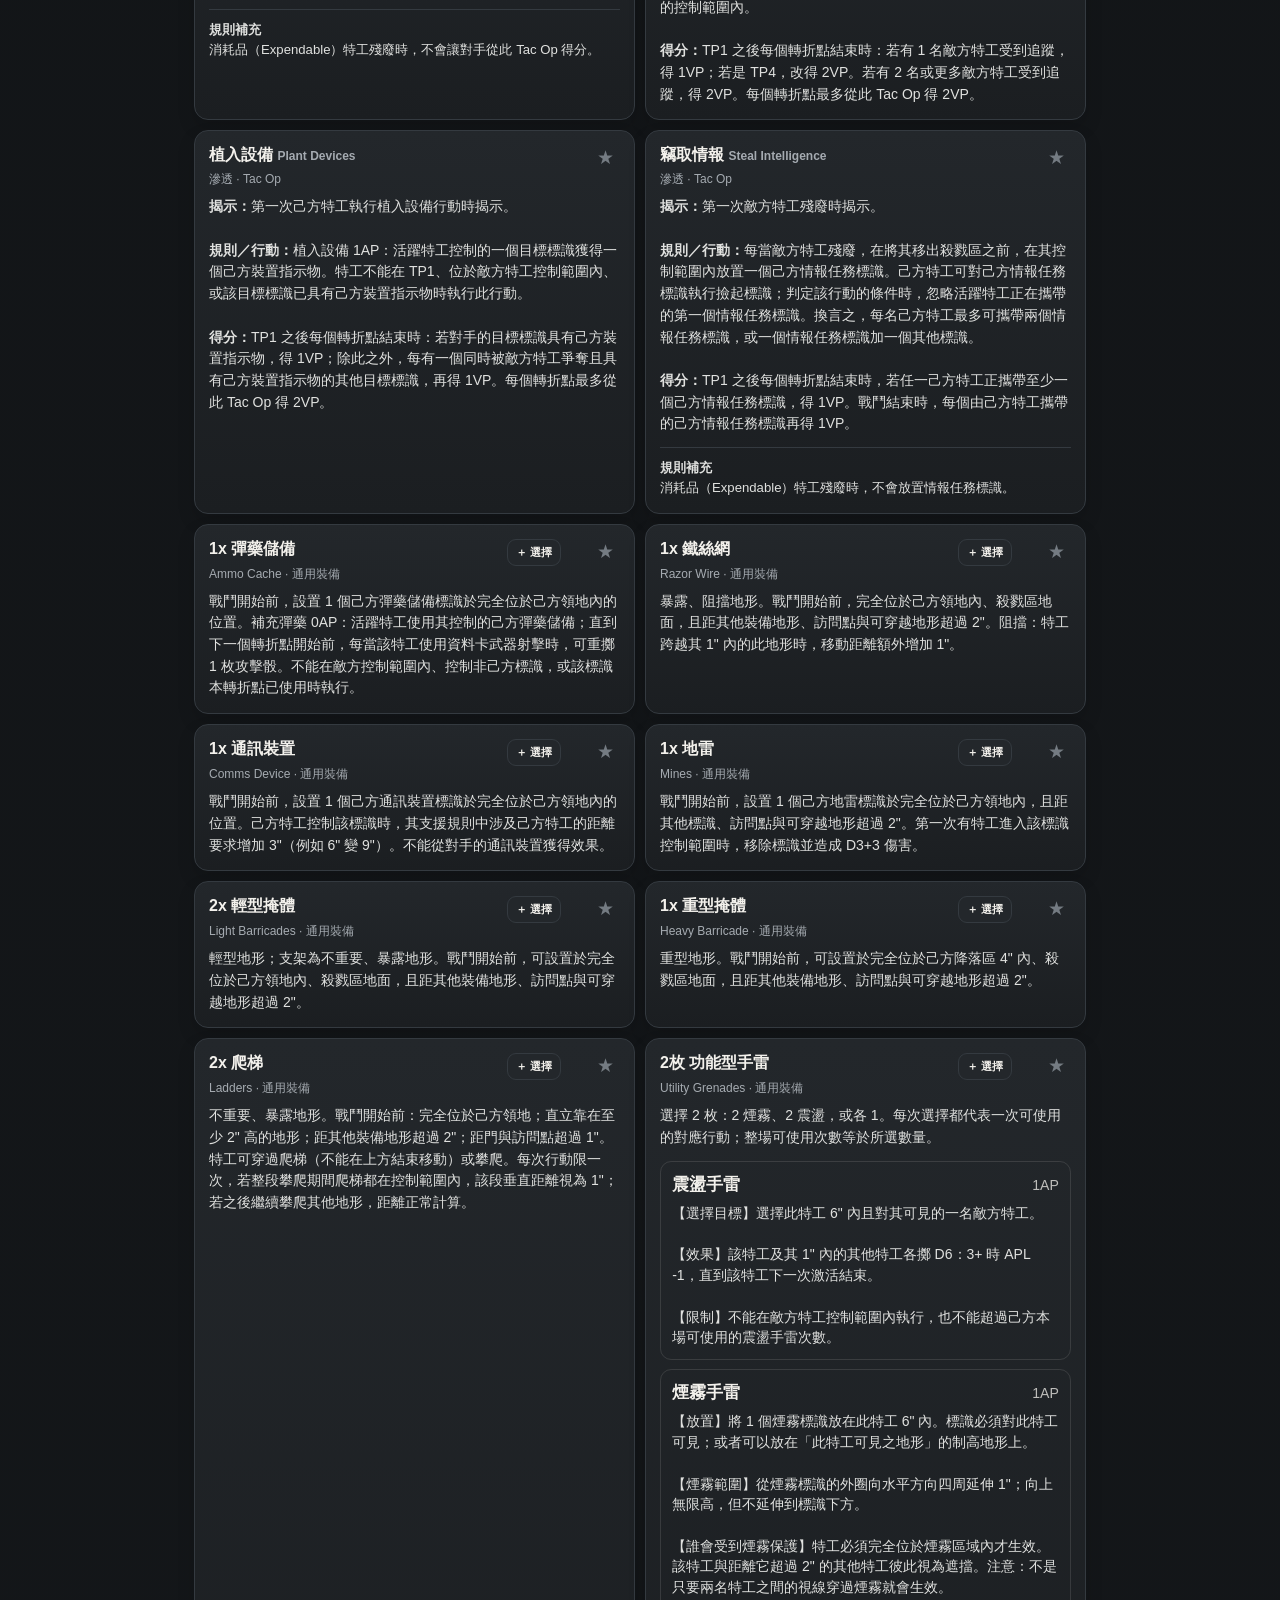
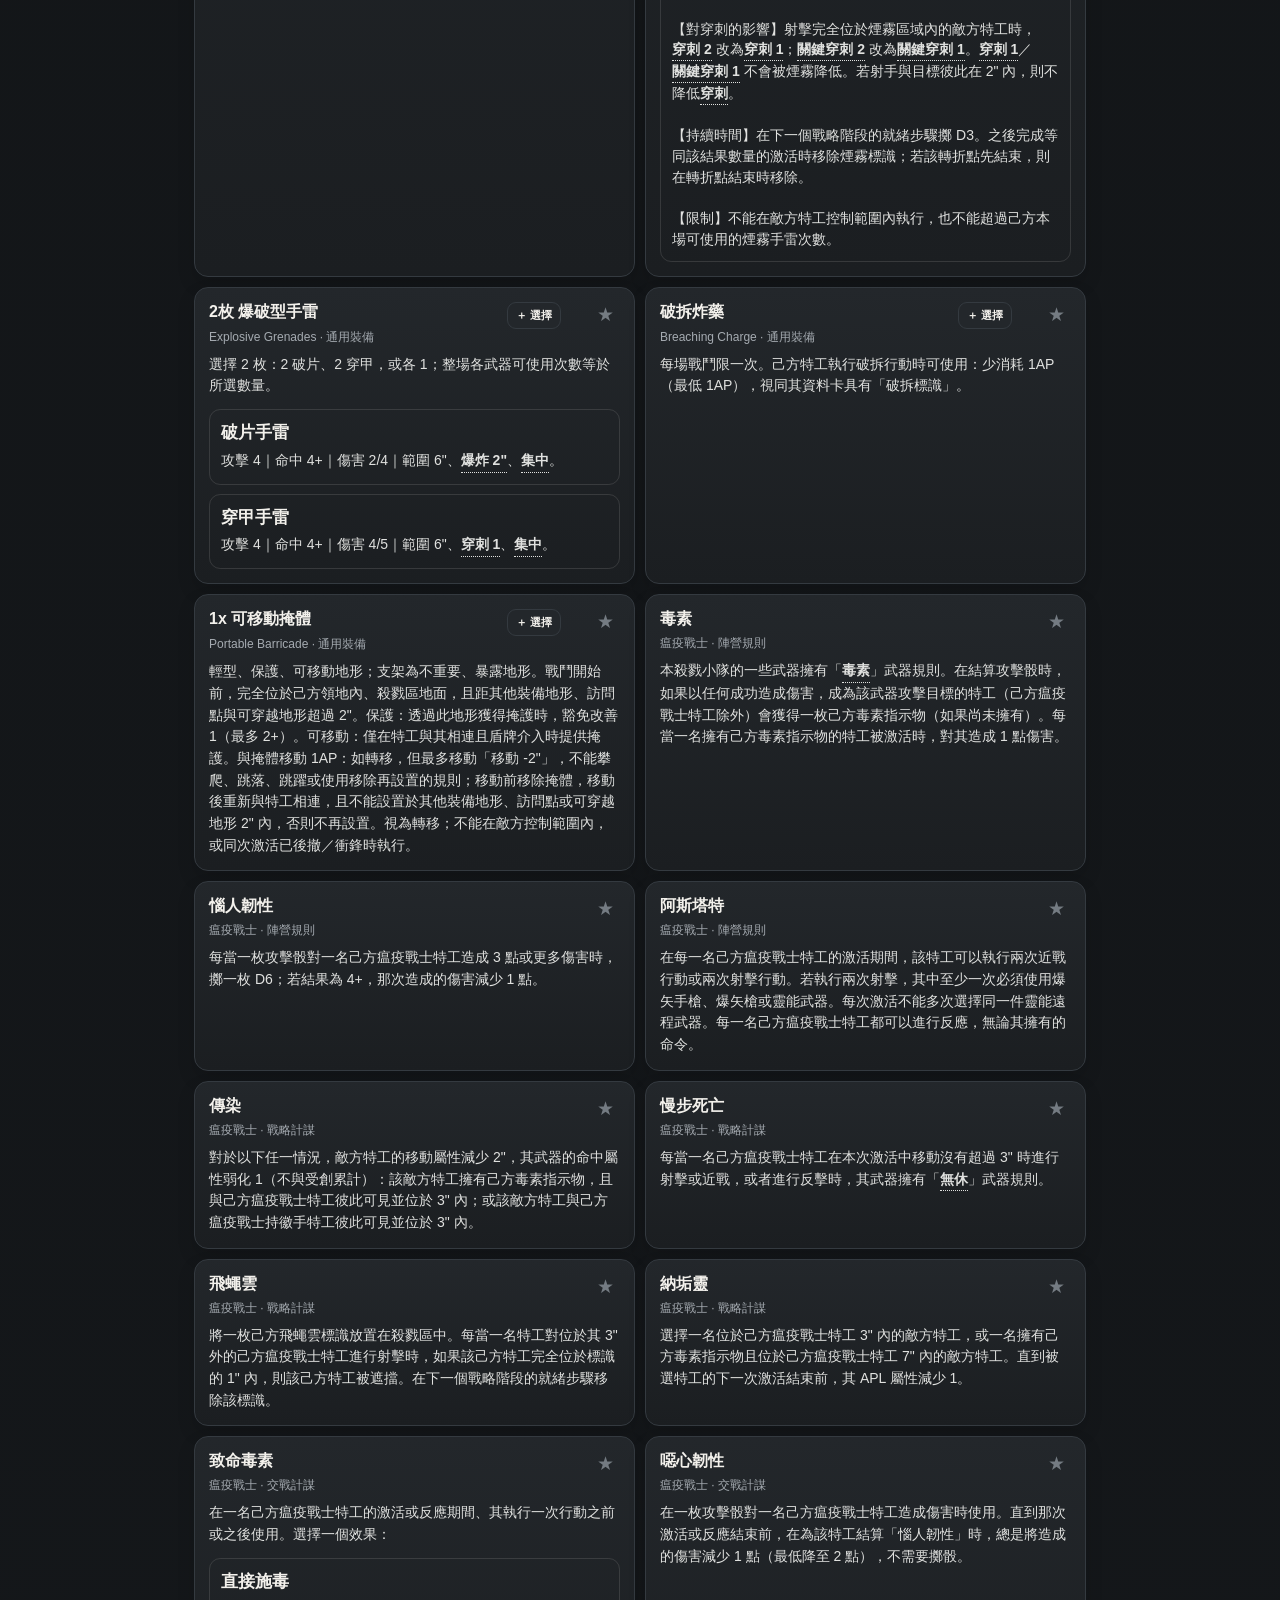
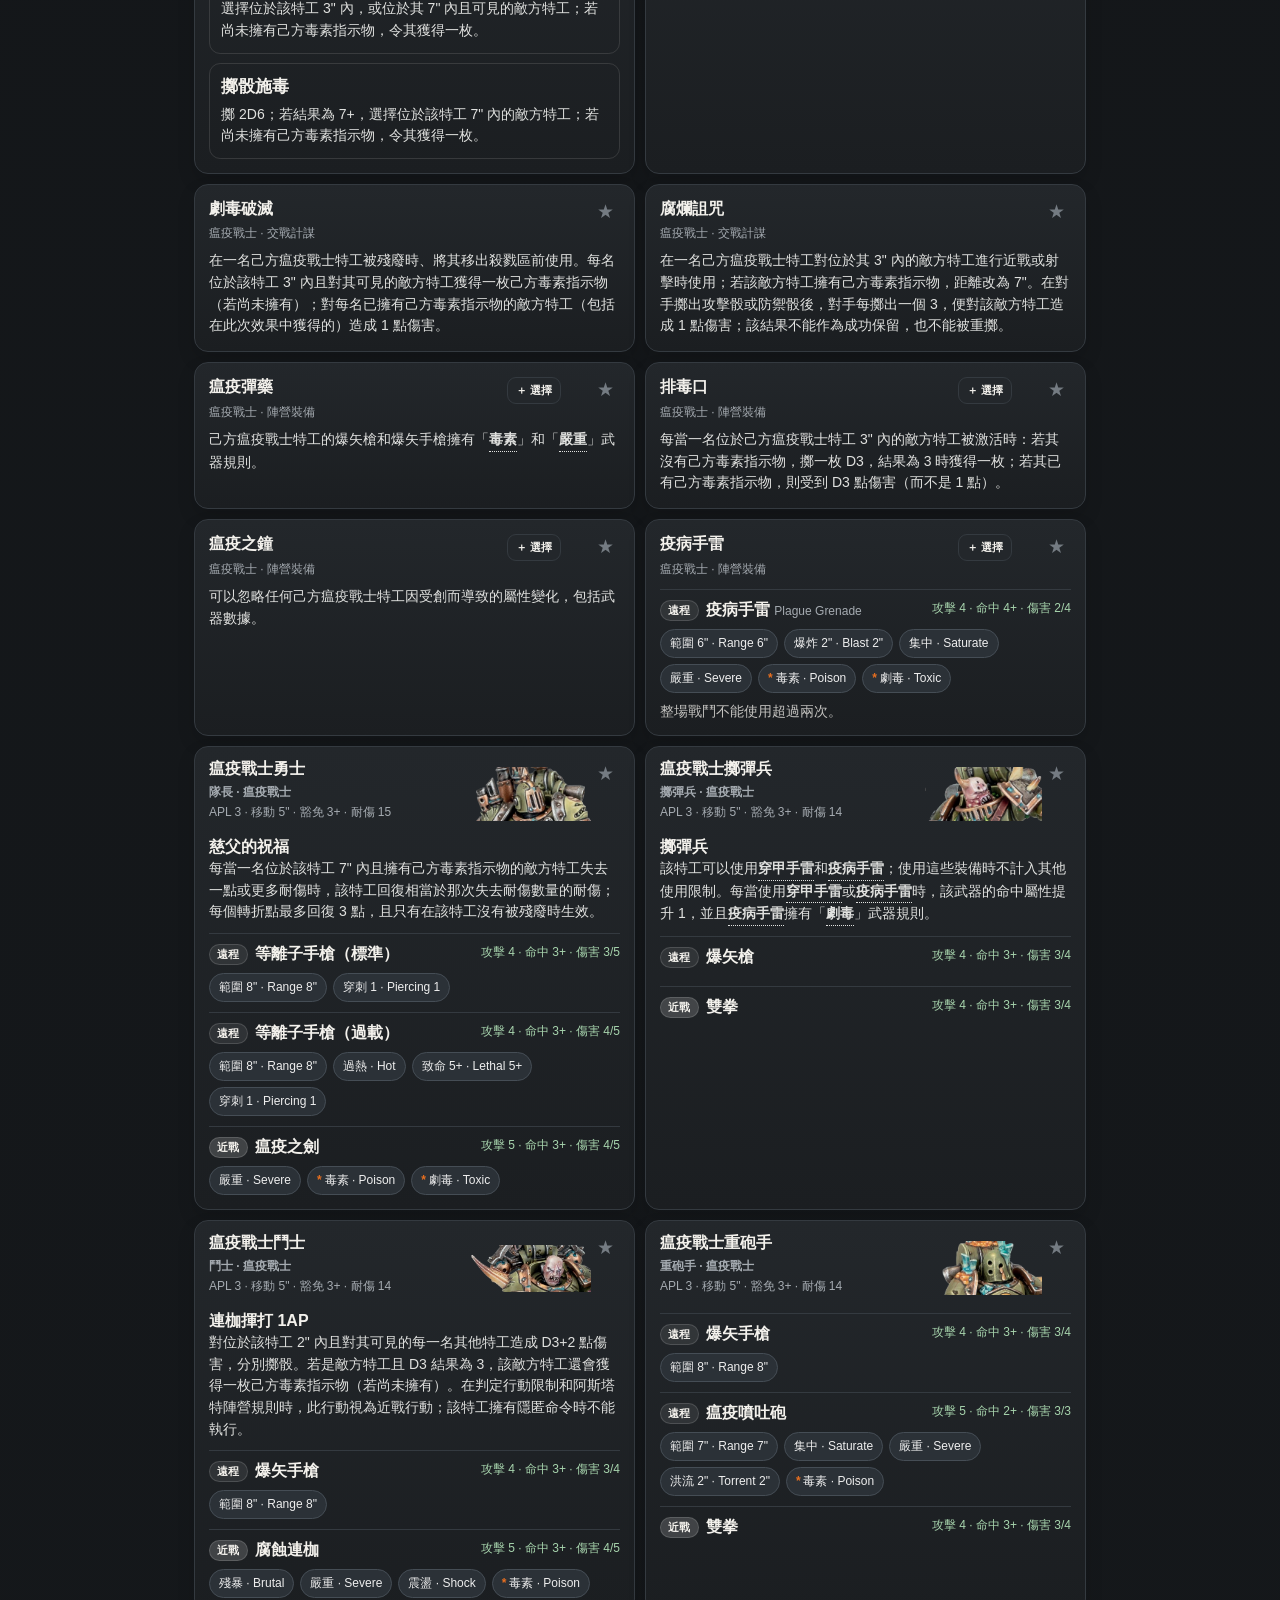
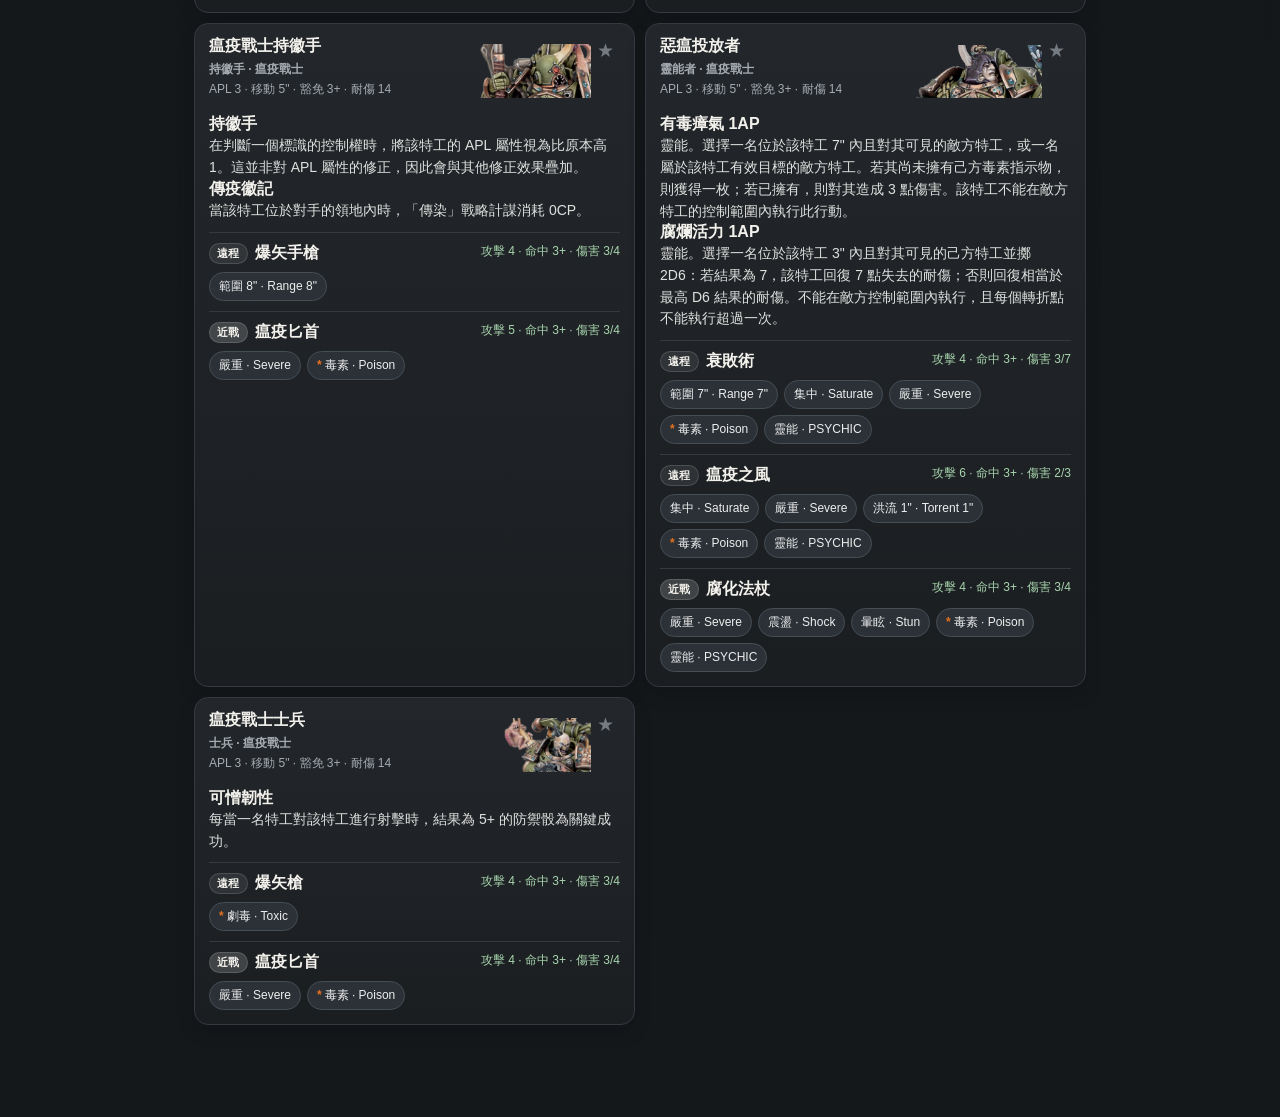
==== commit ad36dbc3: "加入XV26 小隊" ====
--- a/index.html
+++ b/index.html
@@ -40,6 +40,7 @@
           <option value="cc">冥工之環</option>
           <option value="ks">卡舍津</option>
           <option value="rav">蛇蟲</option>
+          <option value="xv26">XV26 隱形戰鬥服</option>
         </select>
       </label>
       <button id="swapTeams" class="swap-teams" type="button" aria-label="交換我方與敵方小隊" title="交換雙方">⇄</button>
@@ -56,6 +57,7 @@
           <option value="cc">冥工之環</option>
           <option value="ks">卡舍津</option>
           <option value="rav">蛇蟲</option>
+          <option value="xv26">XV26 隱形戰鬥服</option>
         </select>
       </label>
     </div>
@@ -98,6 +100,7 @@
 <script src="data/canoptek_circle.js"></script>
 <script src="data/kasrkin.js"></script>
 <script src="data/raveners.js"></script>
+<script src="data/xv26.js"></script>
 <script src="data/universal_equipment.js"></script>
 <script src="data/choice_options.js"></script>
 <script src="data/tac_ops.js"></script>
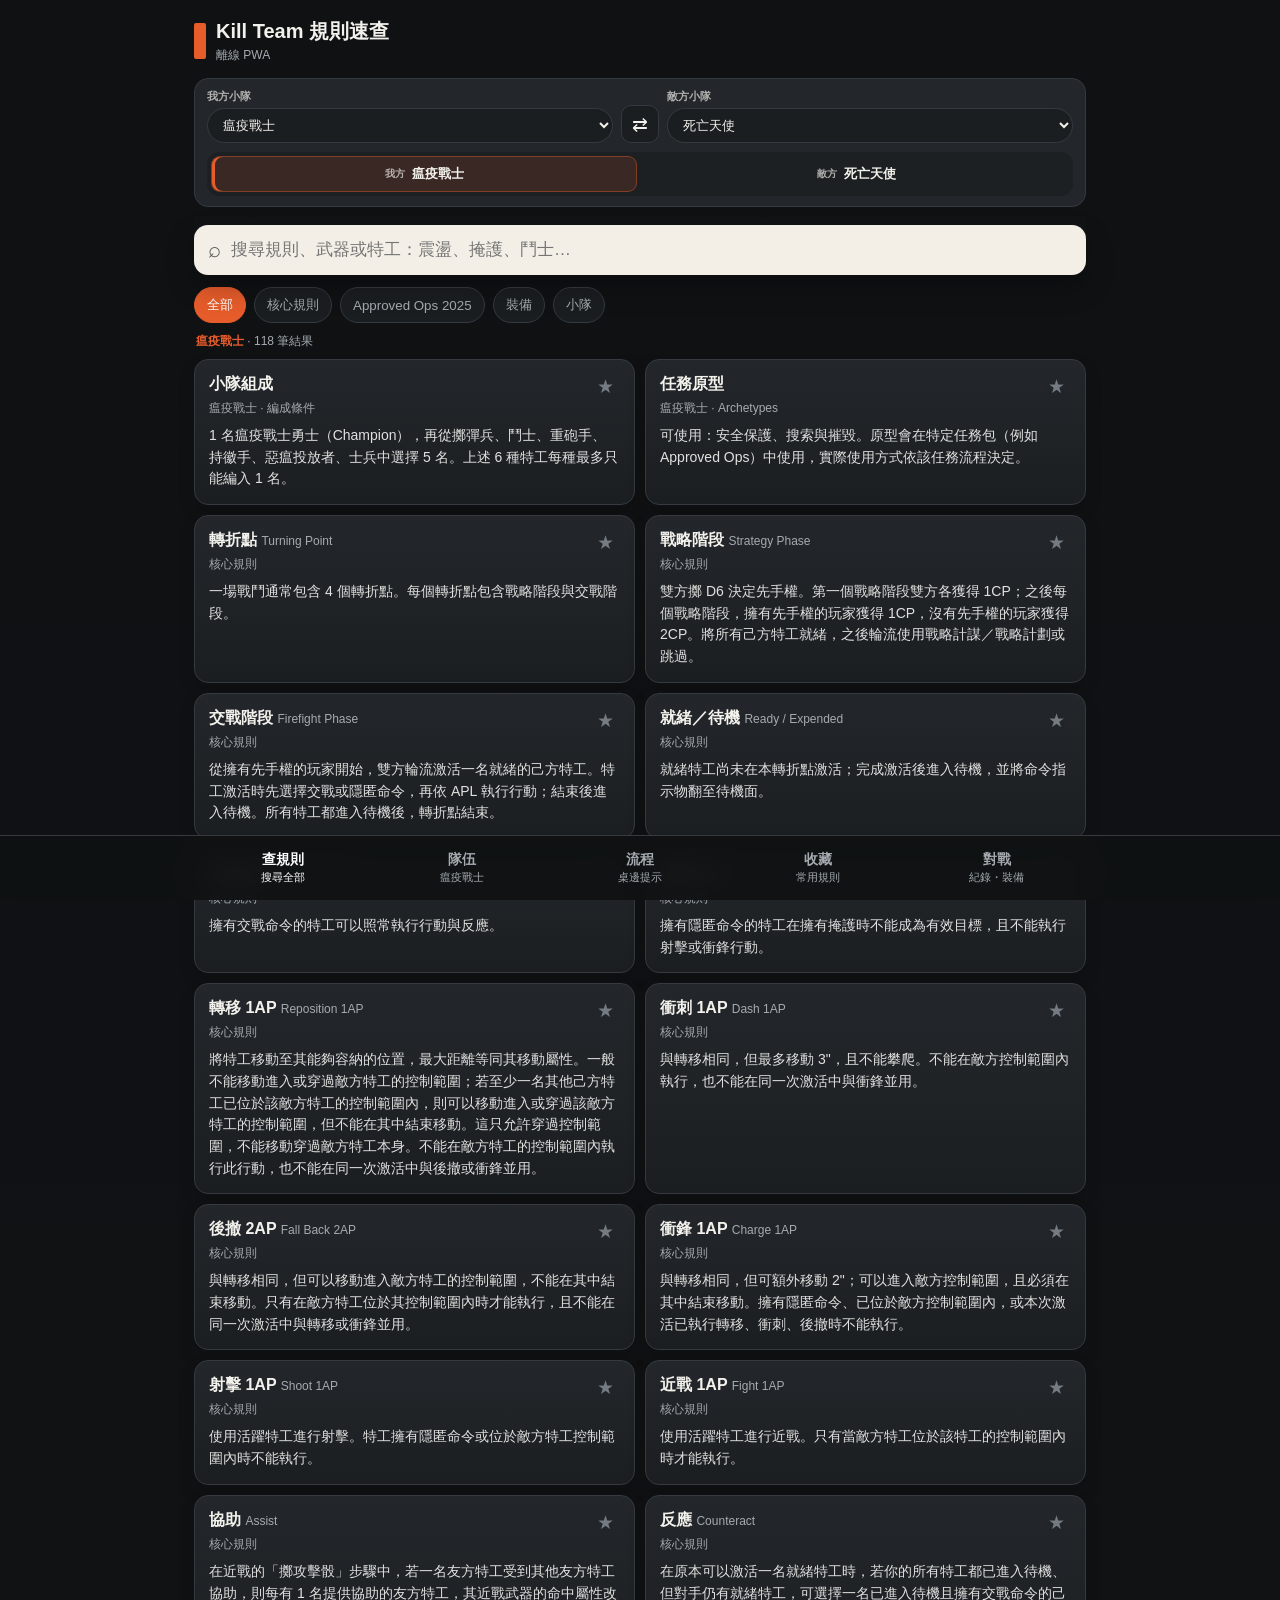
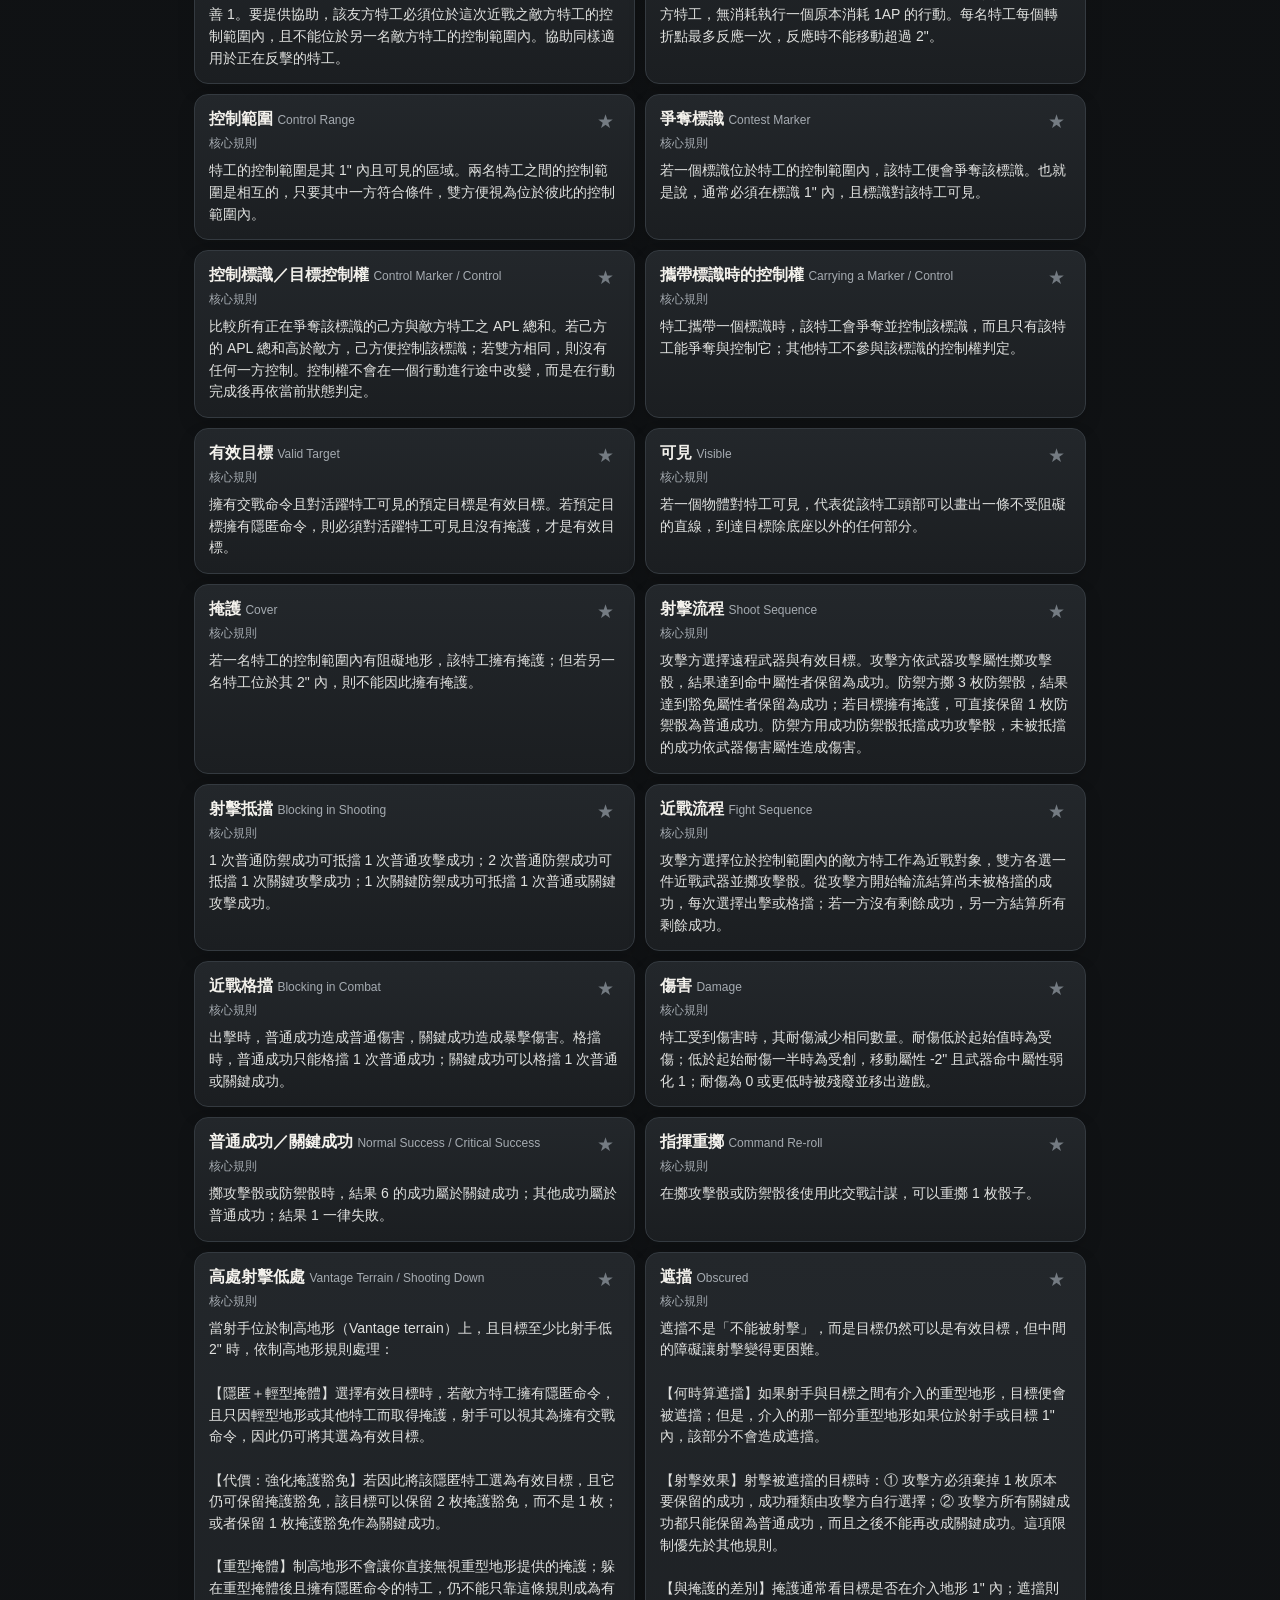
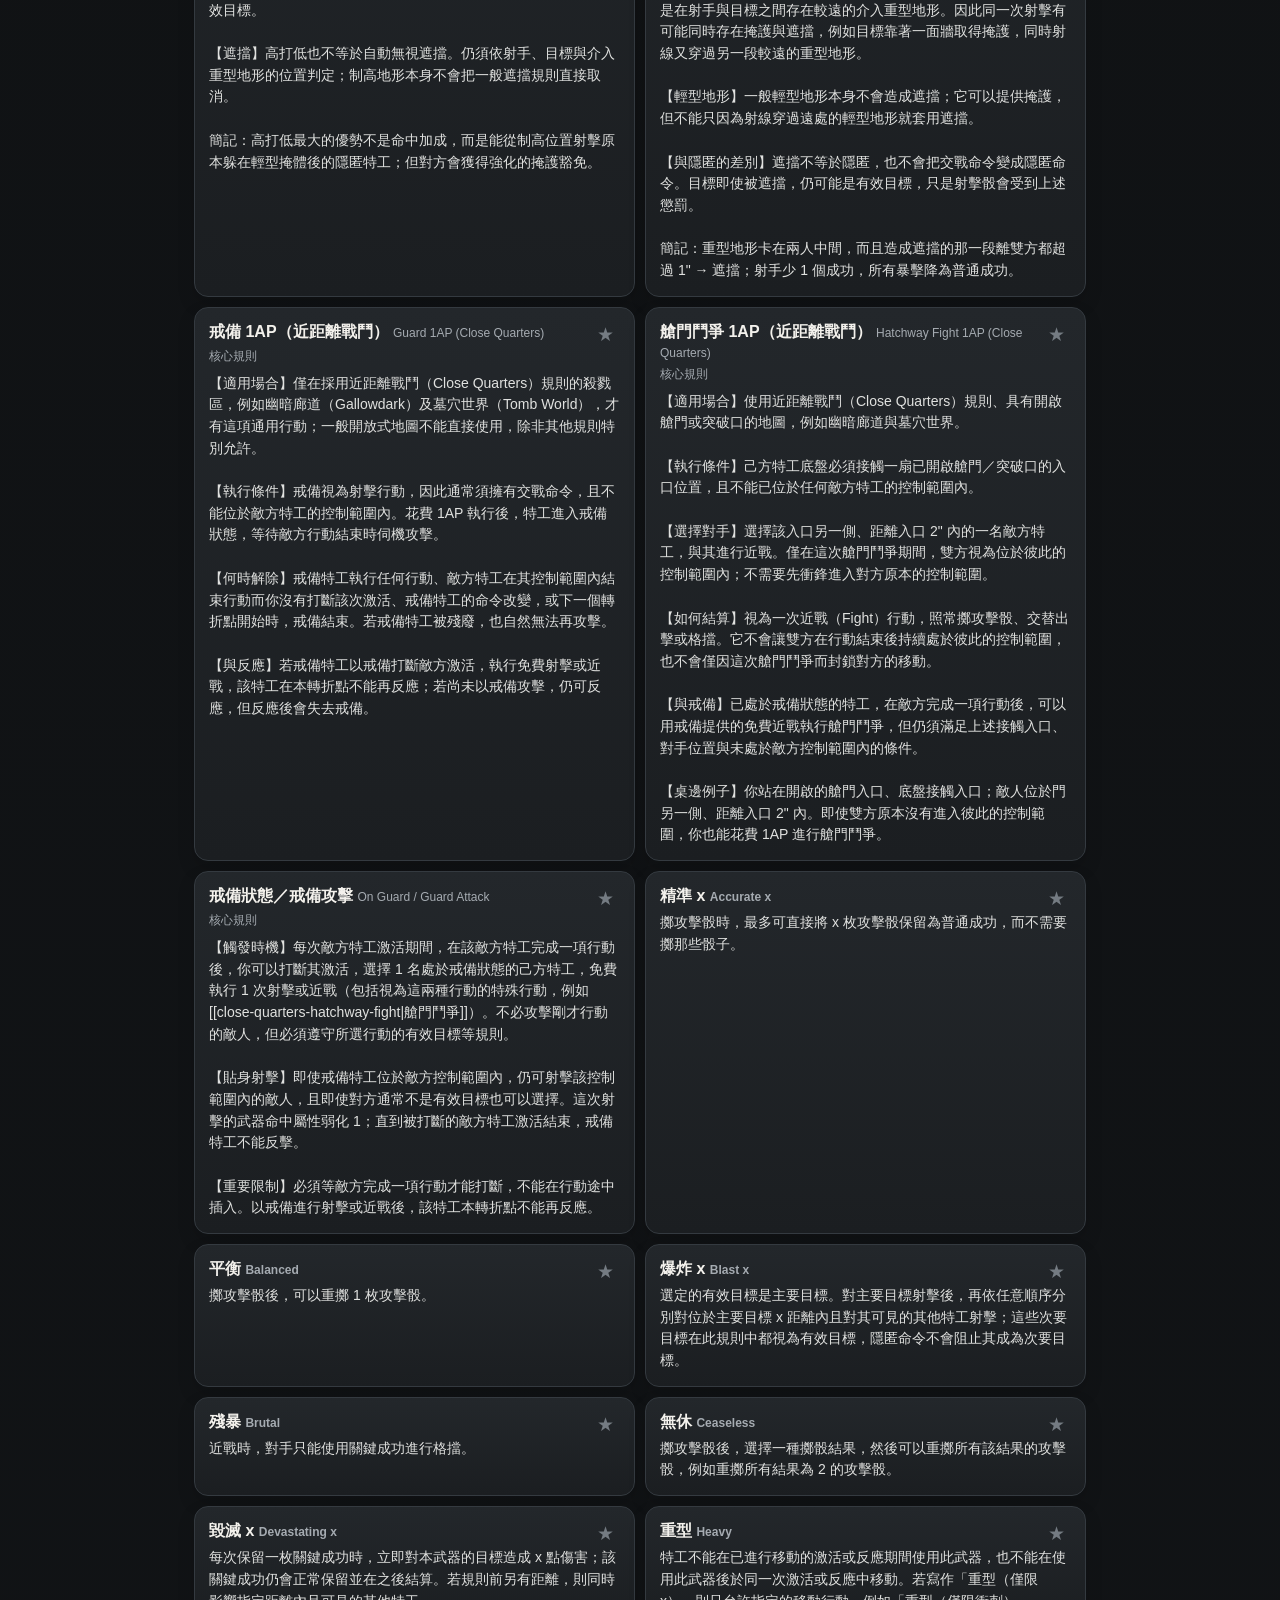
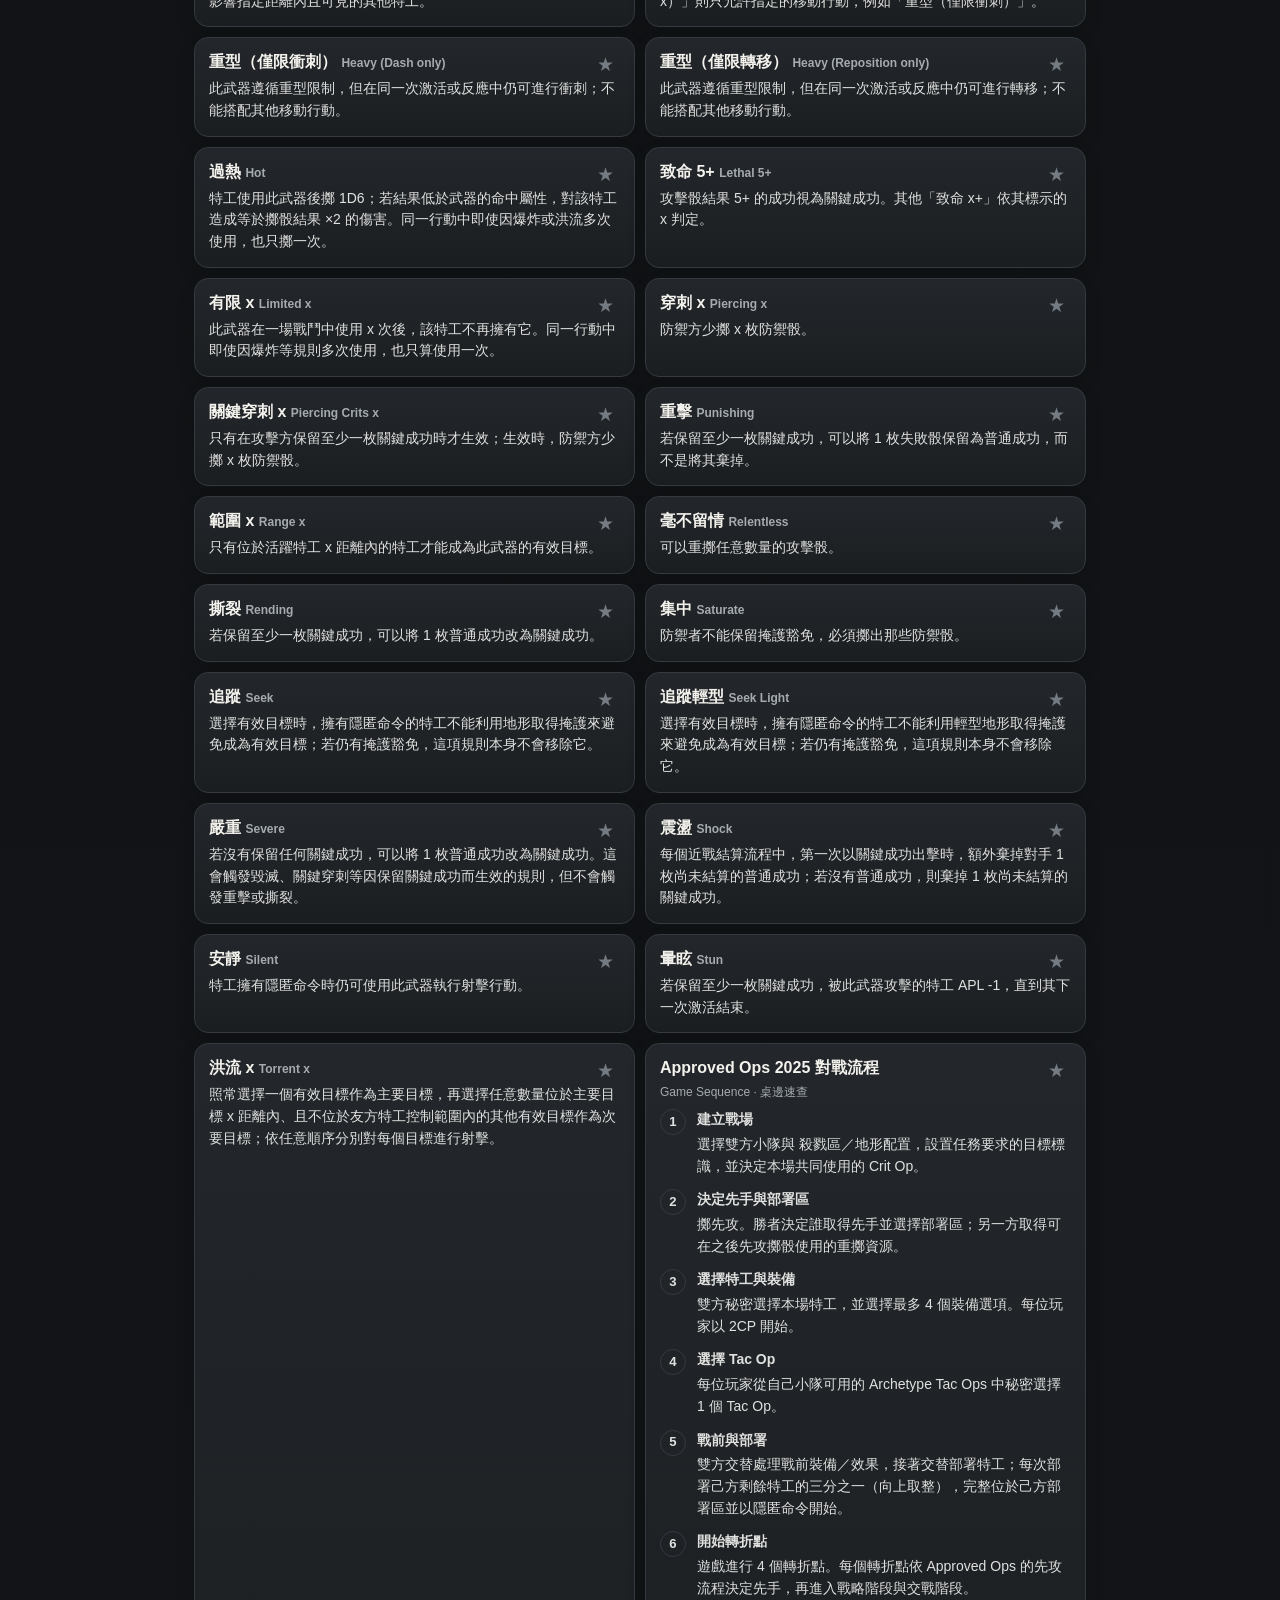
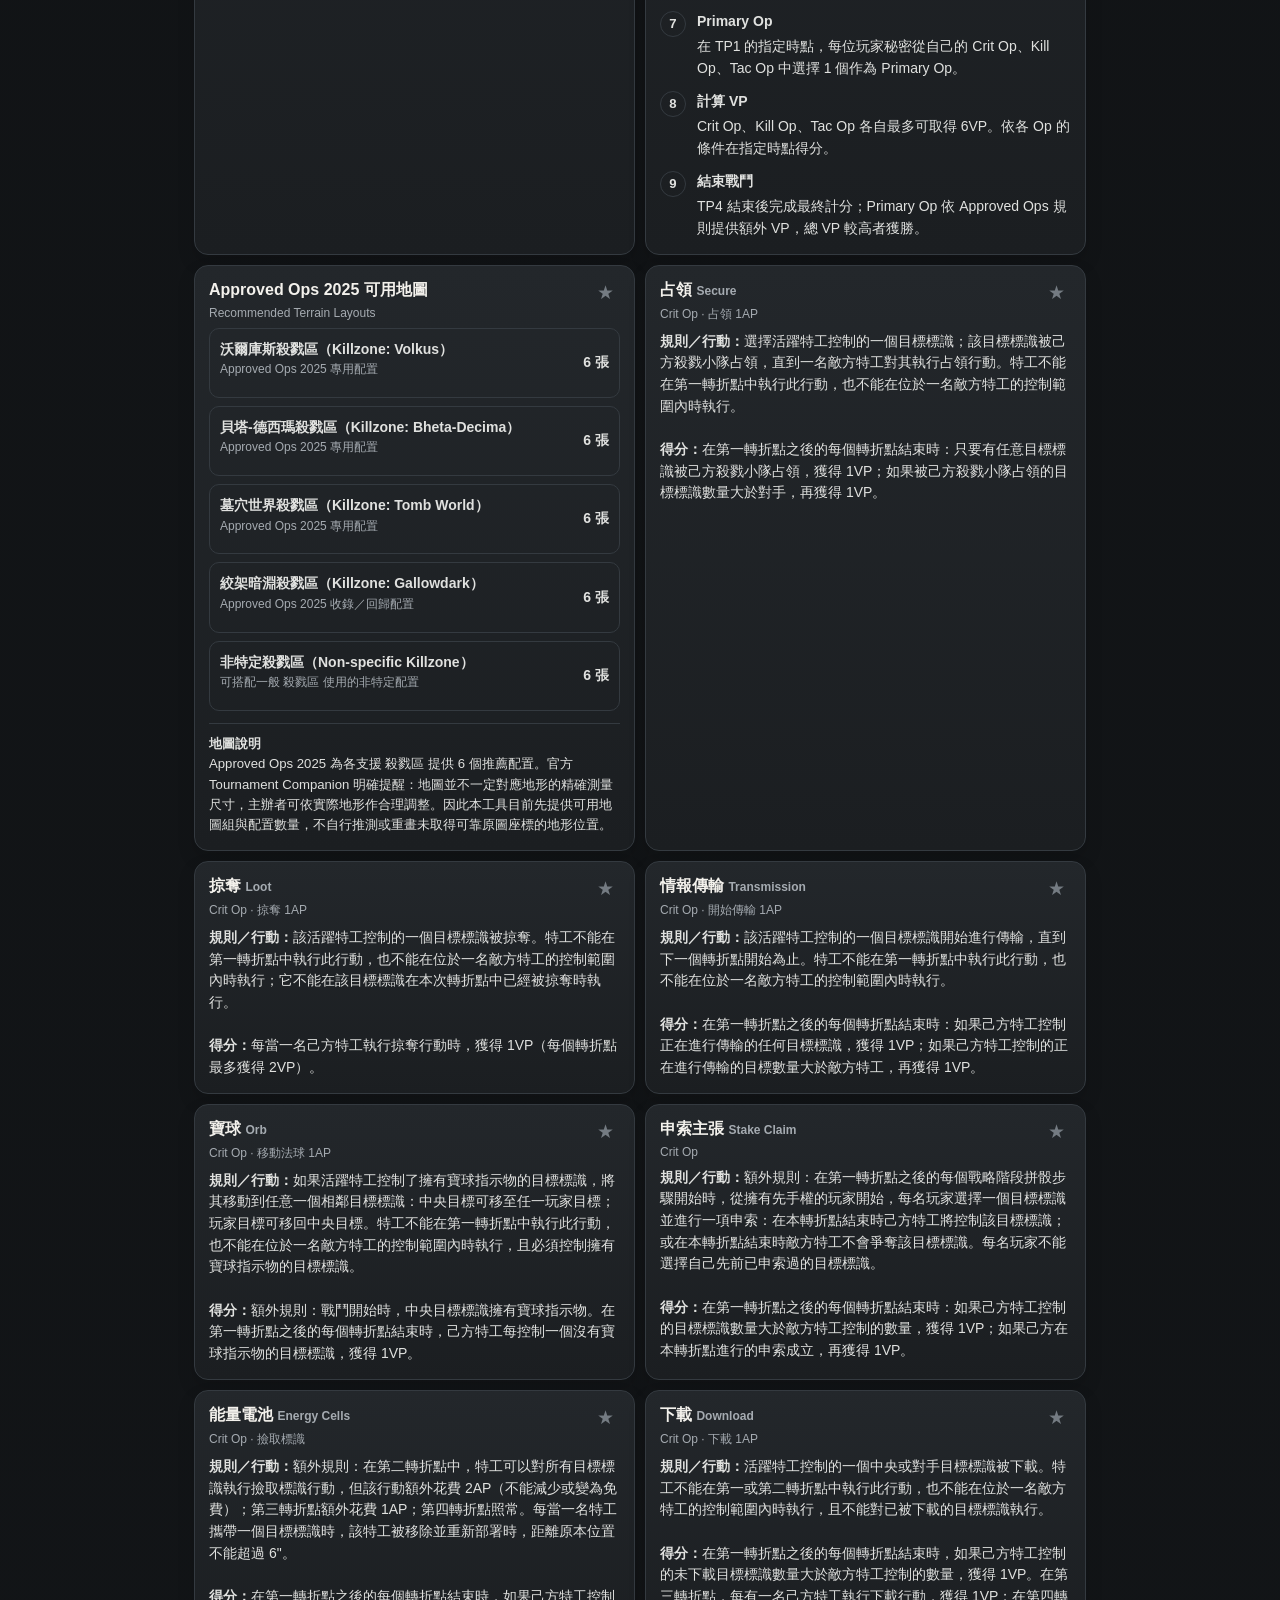
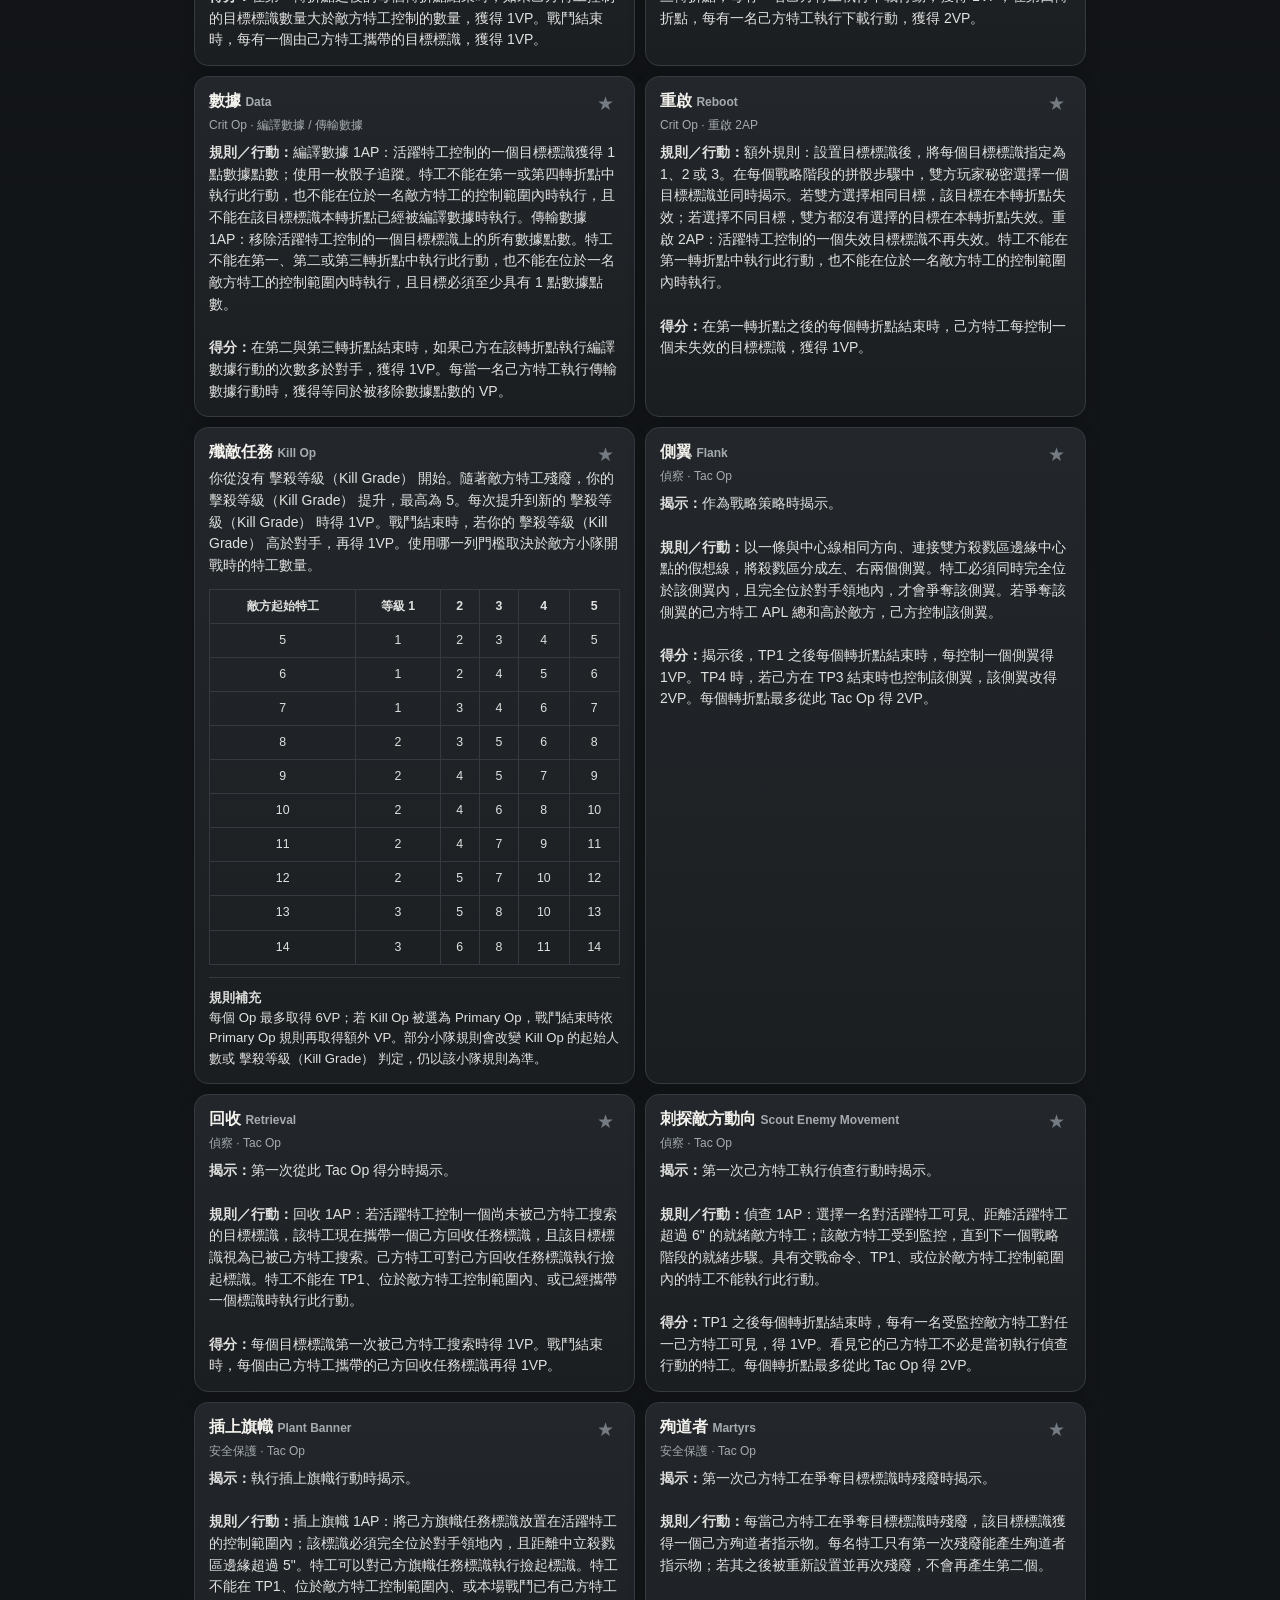
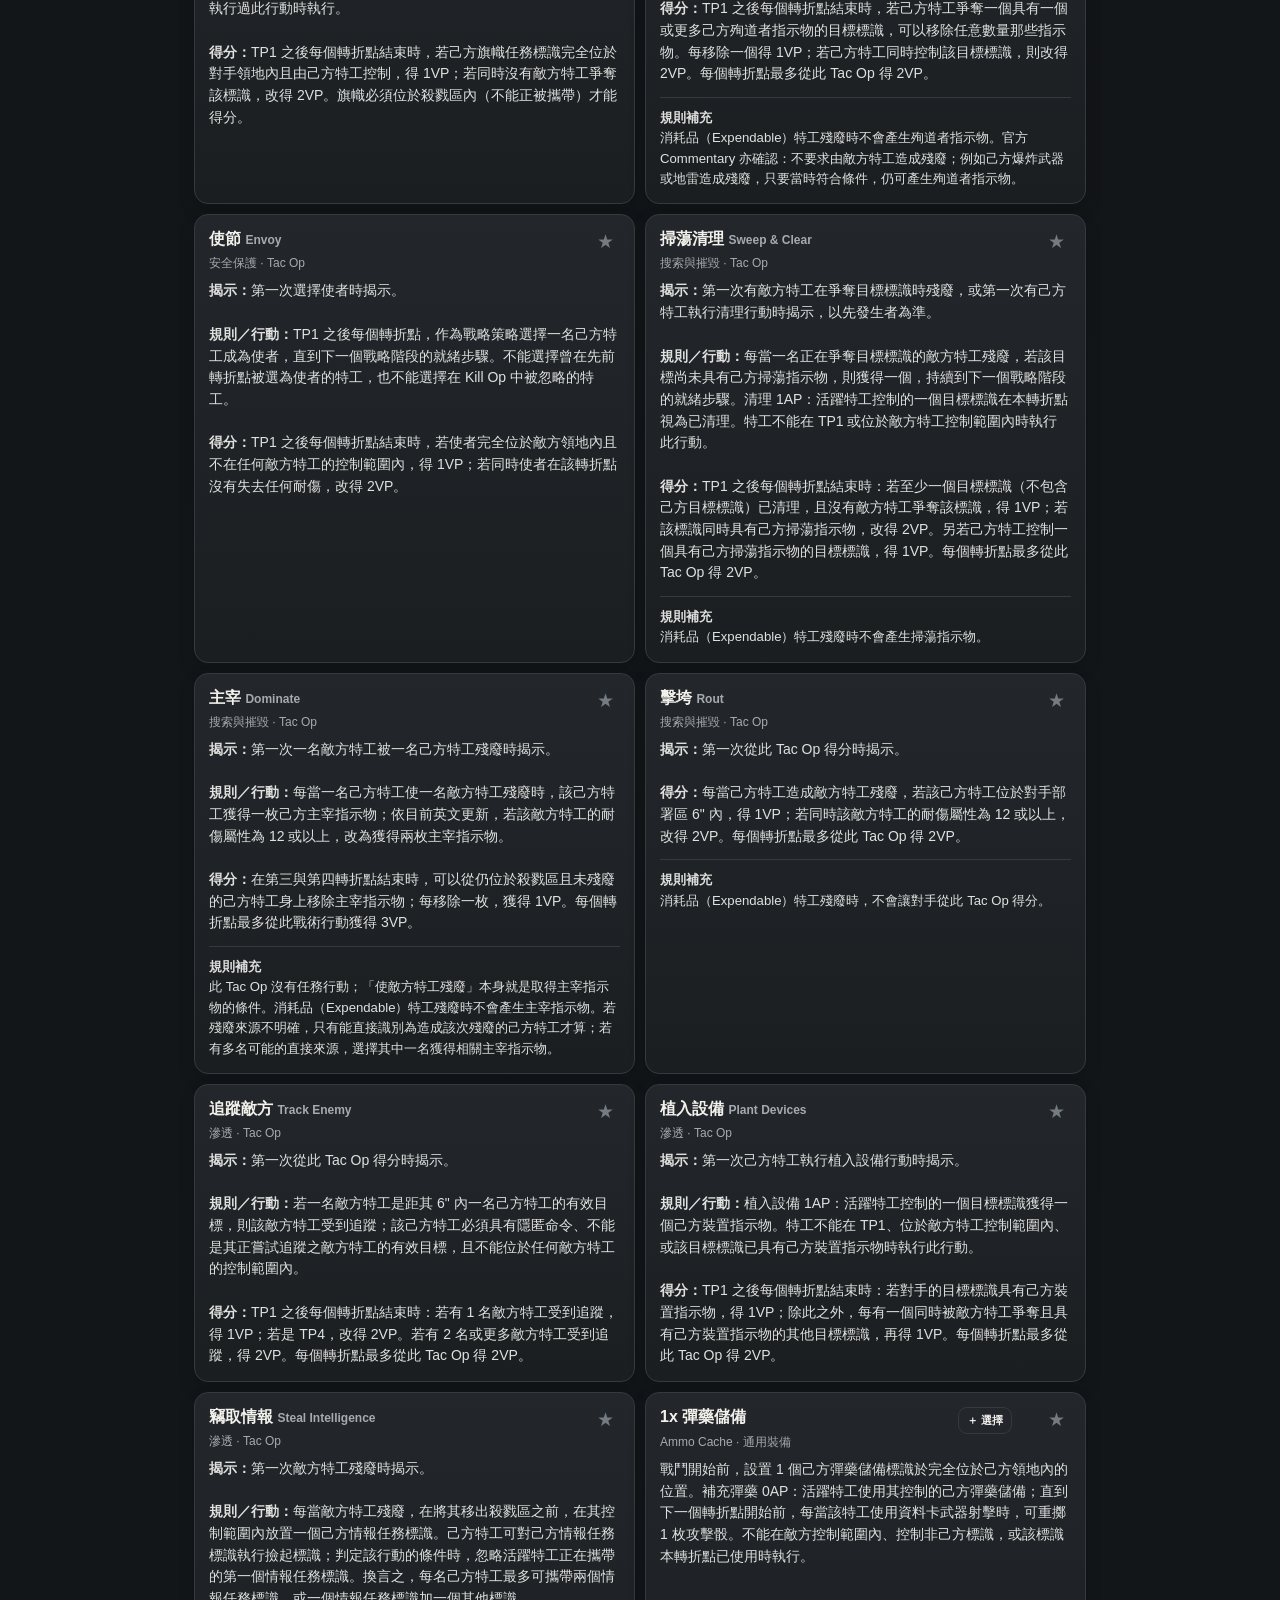
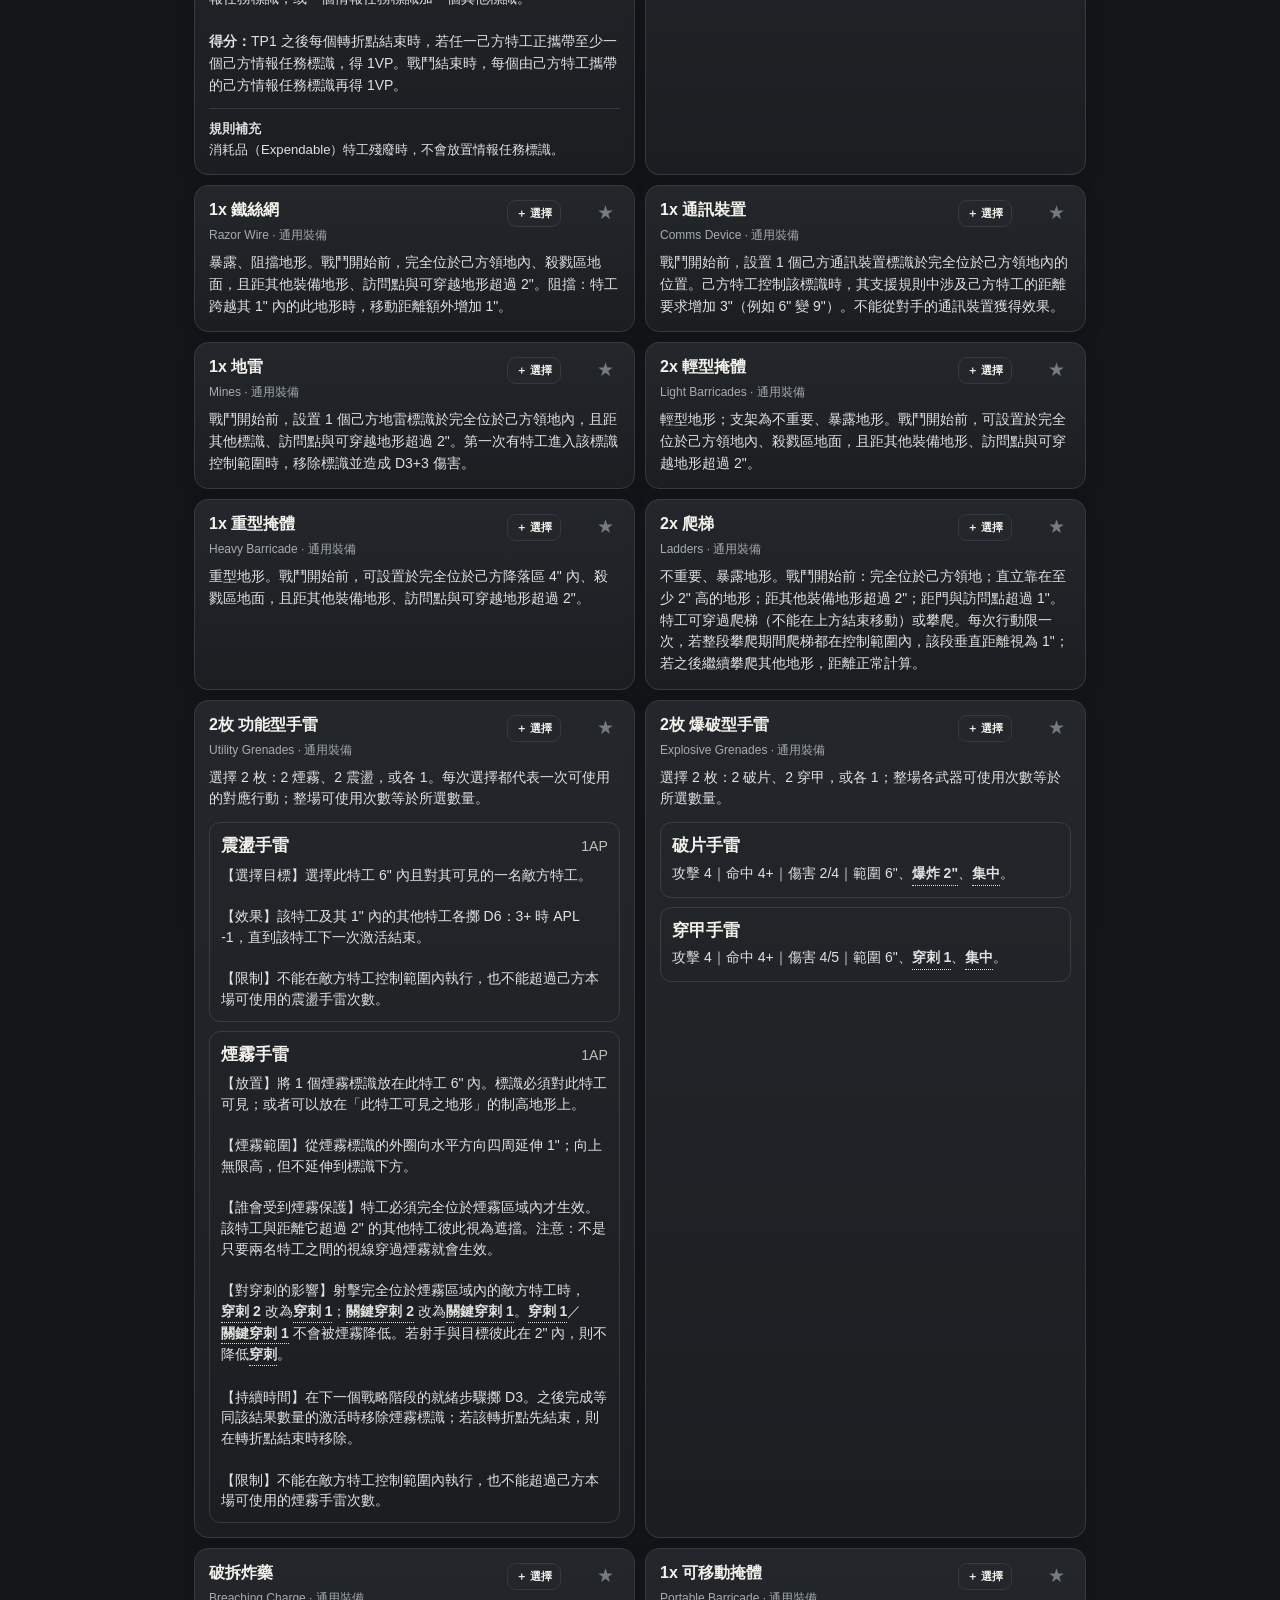
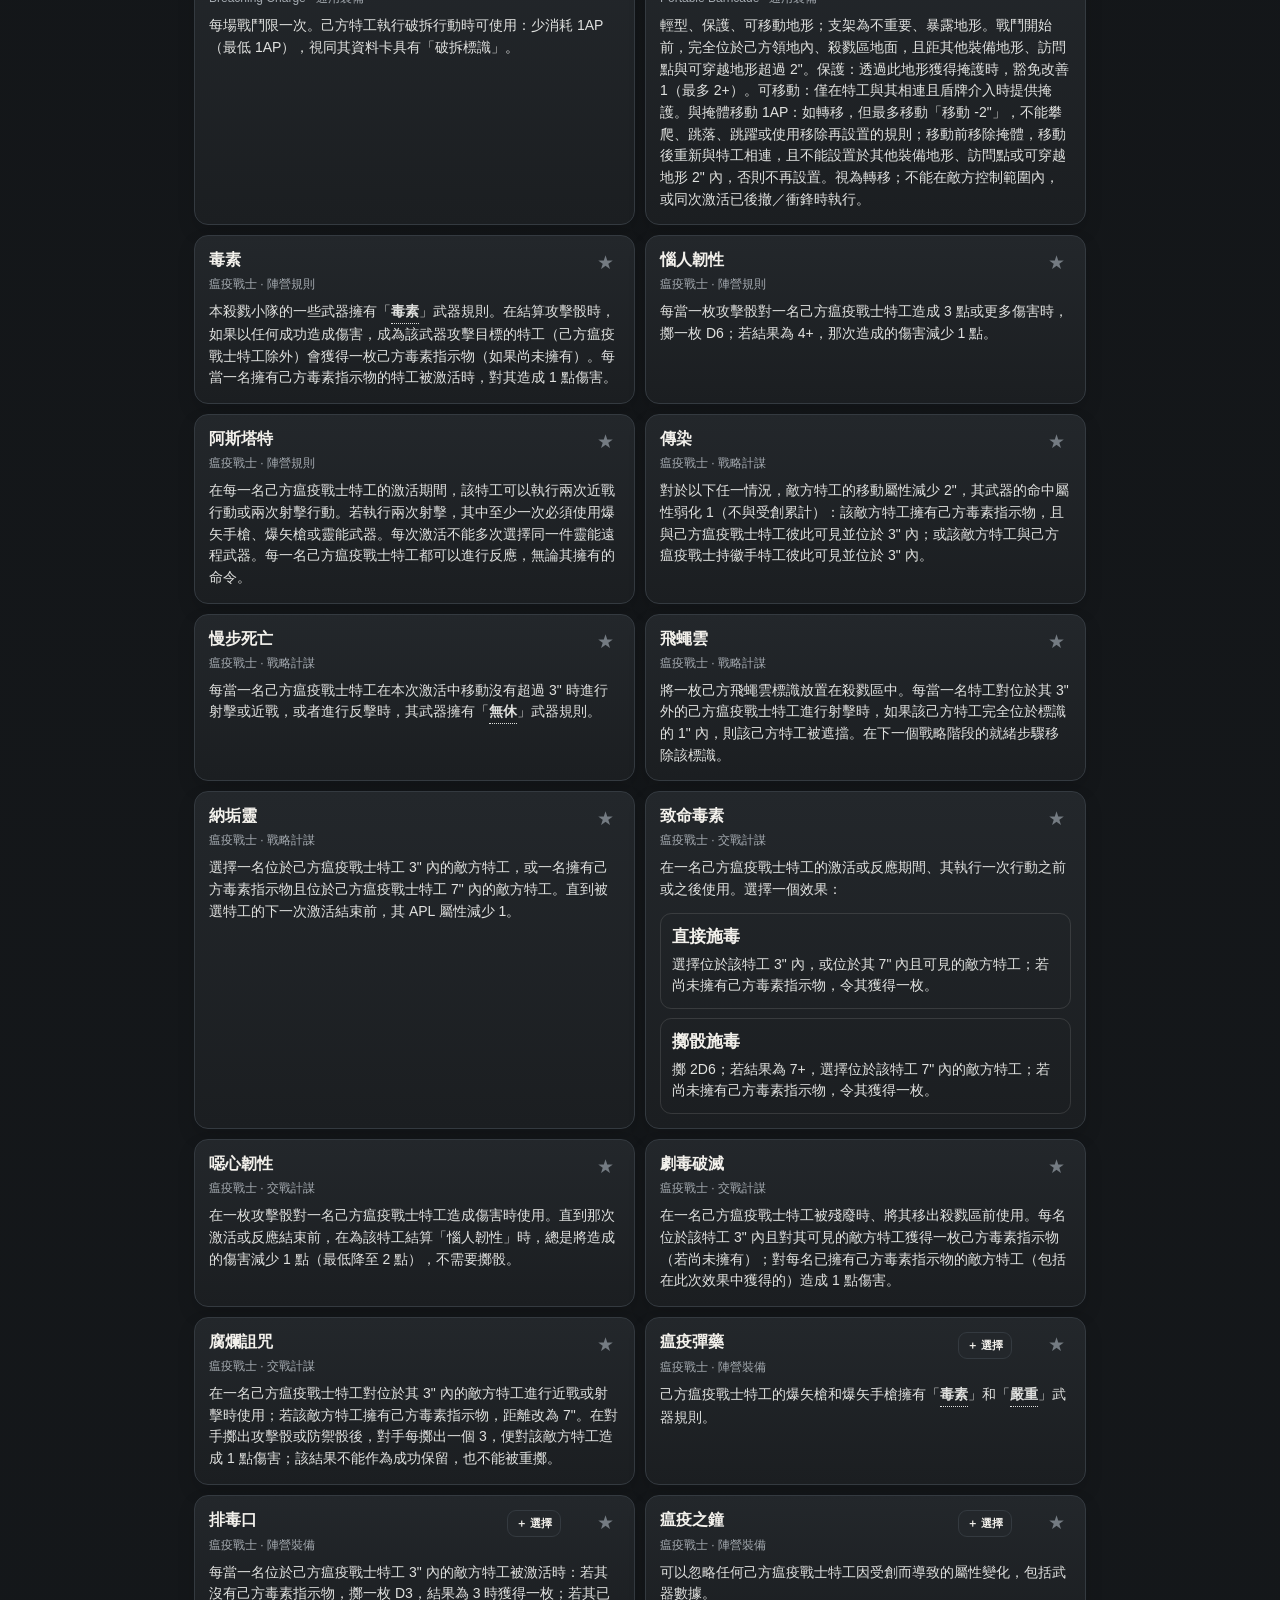
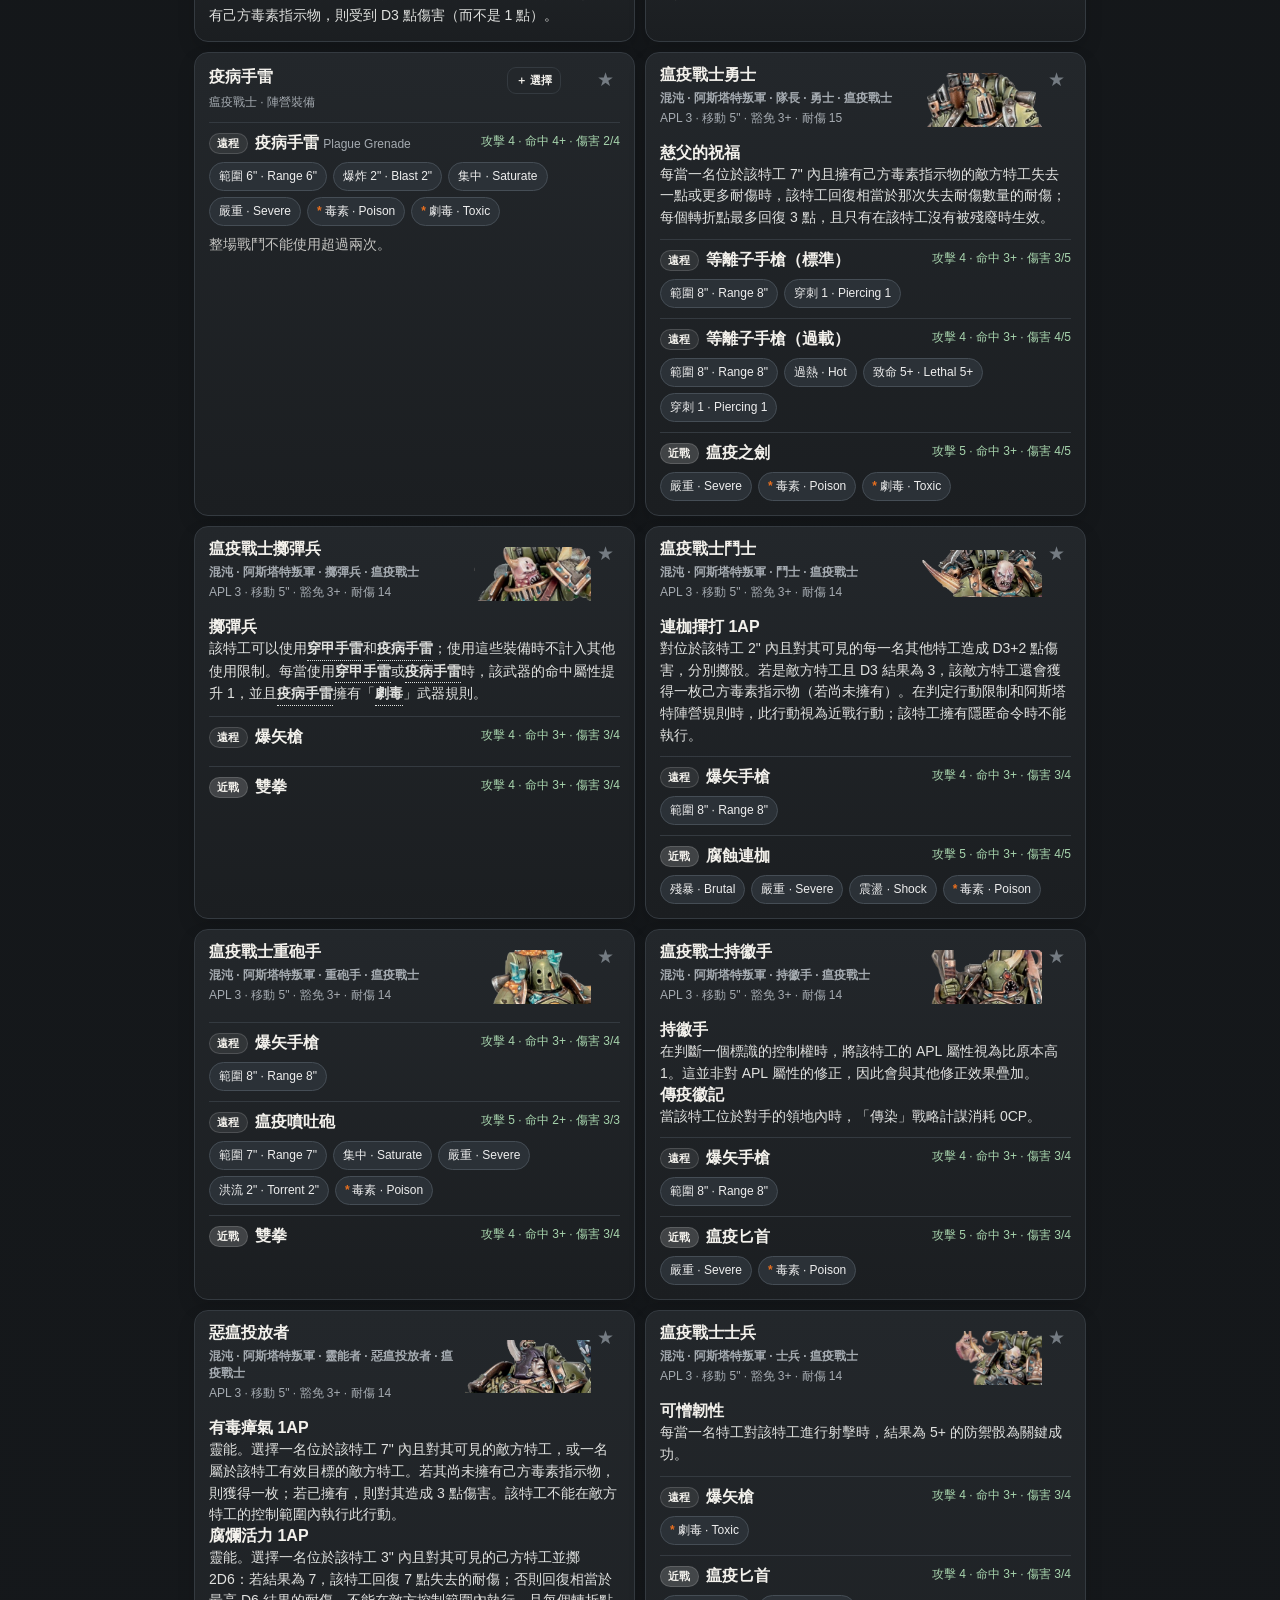
==== commit f3f67bde: "戰鬥紀錄獨立區塊功能" ====
--- a/index.html
+++ b/index.html
@@ -65,9 +65,7 @@
       <button type="button" data-side="my"><span class="side-label">我方</span><b id="myTeamName">瘟疫戰士</b></button>
       <button type="button" data-side="enemy"><span class="side-label">敵方</span><b id="enemyTeamName">死亡天使</b></button>
     </div>
-    <div id="equipmentTracker" class="equipment-tracker"></div>
     <div id="equipmentLimitNote" class="equipment-limit-note" role="status"></div>
-    <div id="matchTracker" class="match-tracker"></div>
   </div>
 
   <div class="sticky">
@@ -86,6 +84,7 @@
   <button class="nav" data-view="team"><b>隊伍</b><span id="navTeamName">瘟疫戰士</span></button>
   <button class="nav" data-view="flow"><b>流程</b><span>桌邊提示</span></button>
   <button class="nav" data-view="fav"><b>收藏</b><span>常用規則</span></button>
+  <button class="nav" data-view="match"><b>對戰</b><span>紀錄・裝備</span></button>
 </div></div>
 
 <script src="data/core_rules.js"></script>
--- a/styles.css
+++ b/styles.css
@@ -665,3 +665,26 @@
   .tracker-sides{grid-template-columns:1fr}
   .tracker-side:not(.initiative){opacity:.92}
 }
+
+.operative-keyword-note{font-size:.78rem;color:var(--muted,#8b95a7);margin-top:3px;line-height:1.5}
+
+
+/* v2.2.11.9 — bottom battle-log view */
+.navs{grid-template-columns:repeat(5,1fr)}
+.battle-log-page{max-width:760px;margin:0 auto}
+.battle-log-head{display:flex;justify-content:space-between;gap:14px;align-items:flex-start;margin:4px 0 10px;padding:18px;border:1px solid var(--line);border-radius:16px;background:linear-gradient(115deg,rgba(230,92,43,.16),transparent 46%),linear-gradient(180deg,var(--panel2),var(--panel))}
+.battle-log-head h2{margin:5px 0;font-size:23px}.battle-log-head p{margin:0;color:var(--muted);font-size:13px;line-height:1.5}
+.battle-log-status{display:flex;flex-direction:column;align-items:flex-end;white-space:nowrap}.battle-log-status b{font-size:18px}.battle-log-status span{font-size:11px;color:var(--muted);margin-top:2px}
+.battle-log-summary{display:grid;grid-template-columns:repeat(3,1fr);gap:7px;margin-bottom:10px}.battle-log-summary span{text-align:center;border:1px solid var(--line);border-radius:10px;background:var(--panel);padding:9px 6px;font-size:12px;font-weight:700}
+.battle-log-list{display:flex;flex-direction:column;gap:7px}.battle-log-row{display:grid;grid-template-columns:42px 1fr auto;gap:9px;align-items:start;padding:11px 12px;border:1px solid var(--line);border-radius:11px;background:var(--panel);font-size:13px}.battle-log-tp,.battle-log-row small{color:var(--muted)}.battle-log-tp{font-weight:800}.battle-log-row small{font-size:11px}.battle-log-empty{padding:28px 14px;text-align:center;border:1px solid var(--line);border-radius:12px;background:var(--panel)}
+@media(max-width:520px){.nav{padding:7px 2px}.nav b{font-size:13px}.nav span{font-size:9px}.battle-log-head{padding:14px}.battle-log-head h2{font-size:20px}.battle-log-head p{font-size:12px}.battle-log-row{grid-template-columns:36px 1fr auto;padding:10px 9px;gap:6px}}
+
+/* v2.2.12.0 — unified bottom match hub */
+.match-hub{max-width:820px;margin:0 auto}
+.match-hub-head{display:flex;justify-content:space-between;gap:14px;align-items:flex-start;margin:4px 0 10px;padding:18px;border:1px solid var(--line);border-radius:16px;background:linear-gradient(115deg,rgba(230,92,43,.16),transparent 46%),linear-gradient(180deg,var(--panel2),var(--panel))}
+.match-hub-head h2{margin:5px 0;font-size:23px}.match-hub-head p{margin:0;color:var(--muted);font-size:13px;line-height:1.5}.match-hub-status{display:flex;flex-direction:column;align-items:flex-end;white-space:nowrap}.match-hub-status b{font-size:18px}.match-hub-status span{font-size:11px;color:var(--muted);margin-top:2px}
+.match-hub-tabs{display:grid;grid-template-columns:repeat(3,1fr);gap:7px;margin-bottom:12px;padding:5px;border:1px solid var(--line);border-radius:13px;background:var(--panel)}
+.match-hub-tab{border:0;border-radius:9px;padding:10px 8px;background:transparent;color:var(--muted);font-weight:800;cursor:pointer}.match-hub-tab.on{background:var(--panel2);color:#fff;box-shadow:0 0 0 1px var(--line)}
+.match-equipment-grid{display:grid;grid-template-columns:repeat(2,minmax(0,1fr));gap:10px}.match-equipment-side{border:1px solid var(--line);border-radius:14px;background:var(--panel);padding:14px}.match-equipment-side h3{margin:0 0 3px}.match-equipment-side>small{display:block;color:var(--muted);margin-bottom:12px}.match-equipment-items{display:flex;flex-direction:column;gap:7px}.match-equipment-item{padding:10px 11px;border-radius:10px;background:var(--panel2);font-size:13px;font-weight:700}.match-equipment-empty{color:var(--muted);font-size:13px;padding:12px 0}
+.match-public .match-tracker-panel{margin:0}.match-public .match-tracker-panel>summary{display:none}.match-public .tracker-history{display:none}
+@media(max-width:560px){.match-hub-head{padding:14px}.match-hub-head h2{font-size:20px}.match-hub-head p{font-size:12px}.match-hub-tabs{gap:4px}.match-hub-tab{font-size:12px;padding:9px 4px}.match-equipment-grid{grid-template-columns:1fr}}
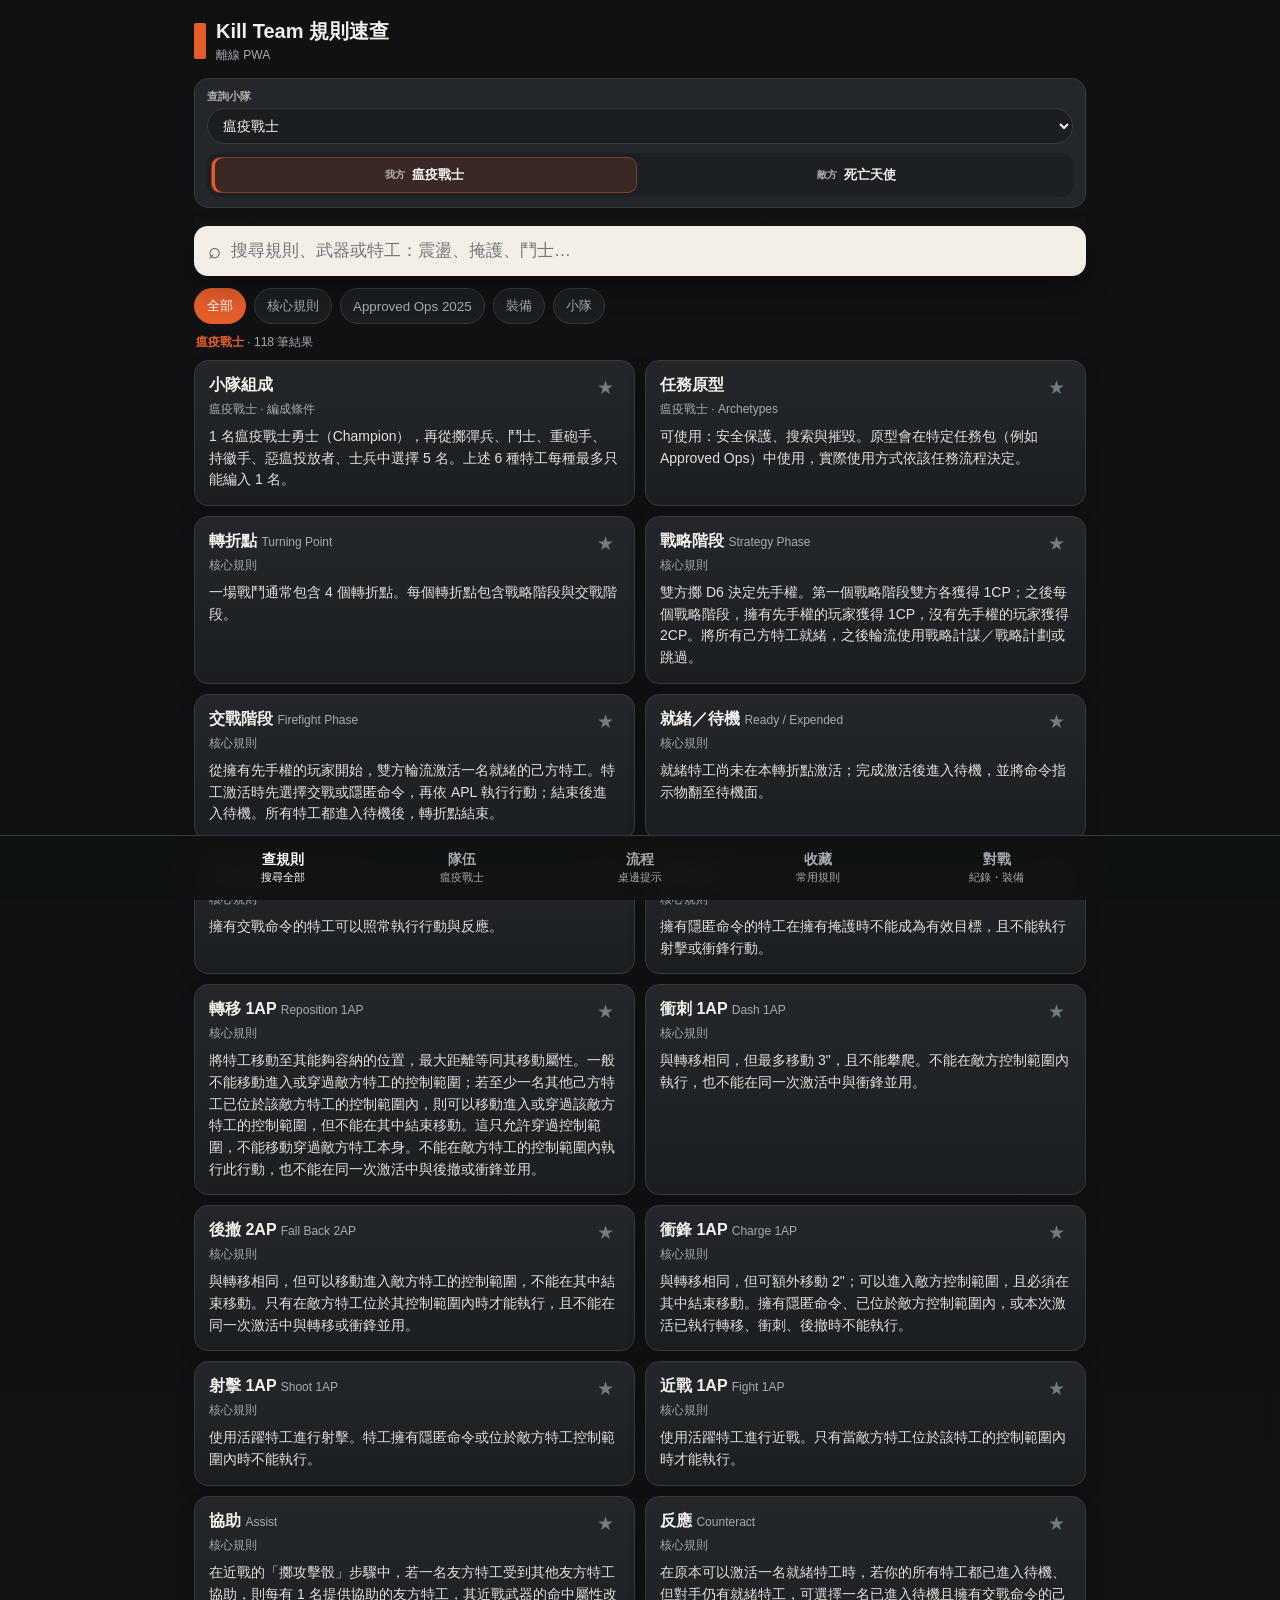
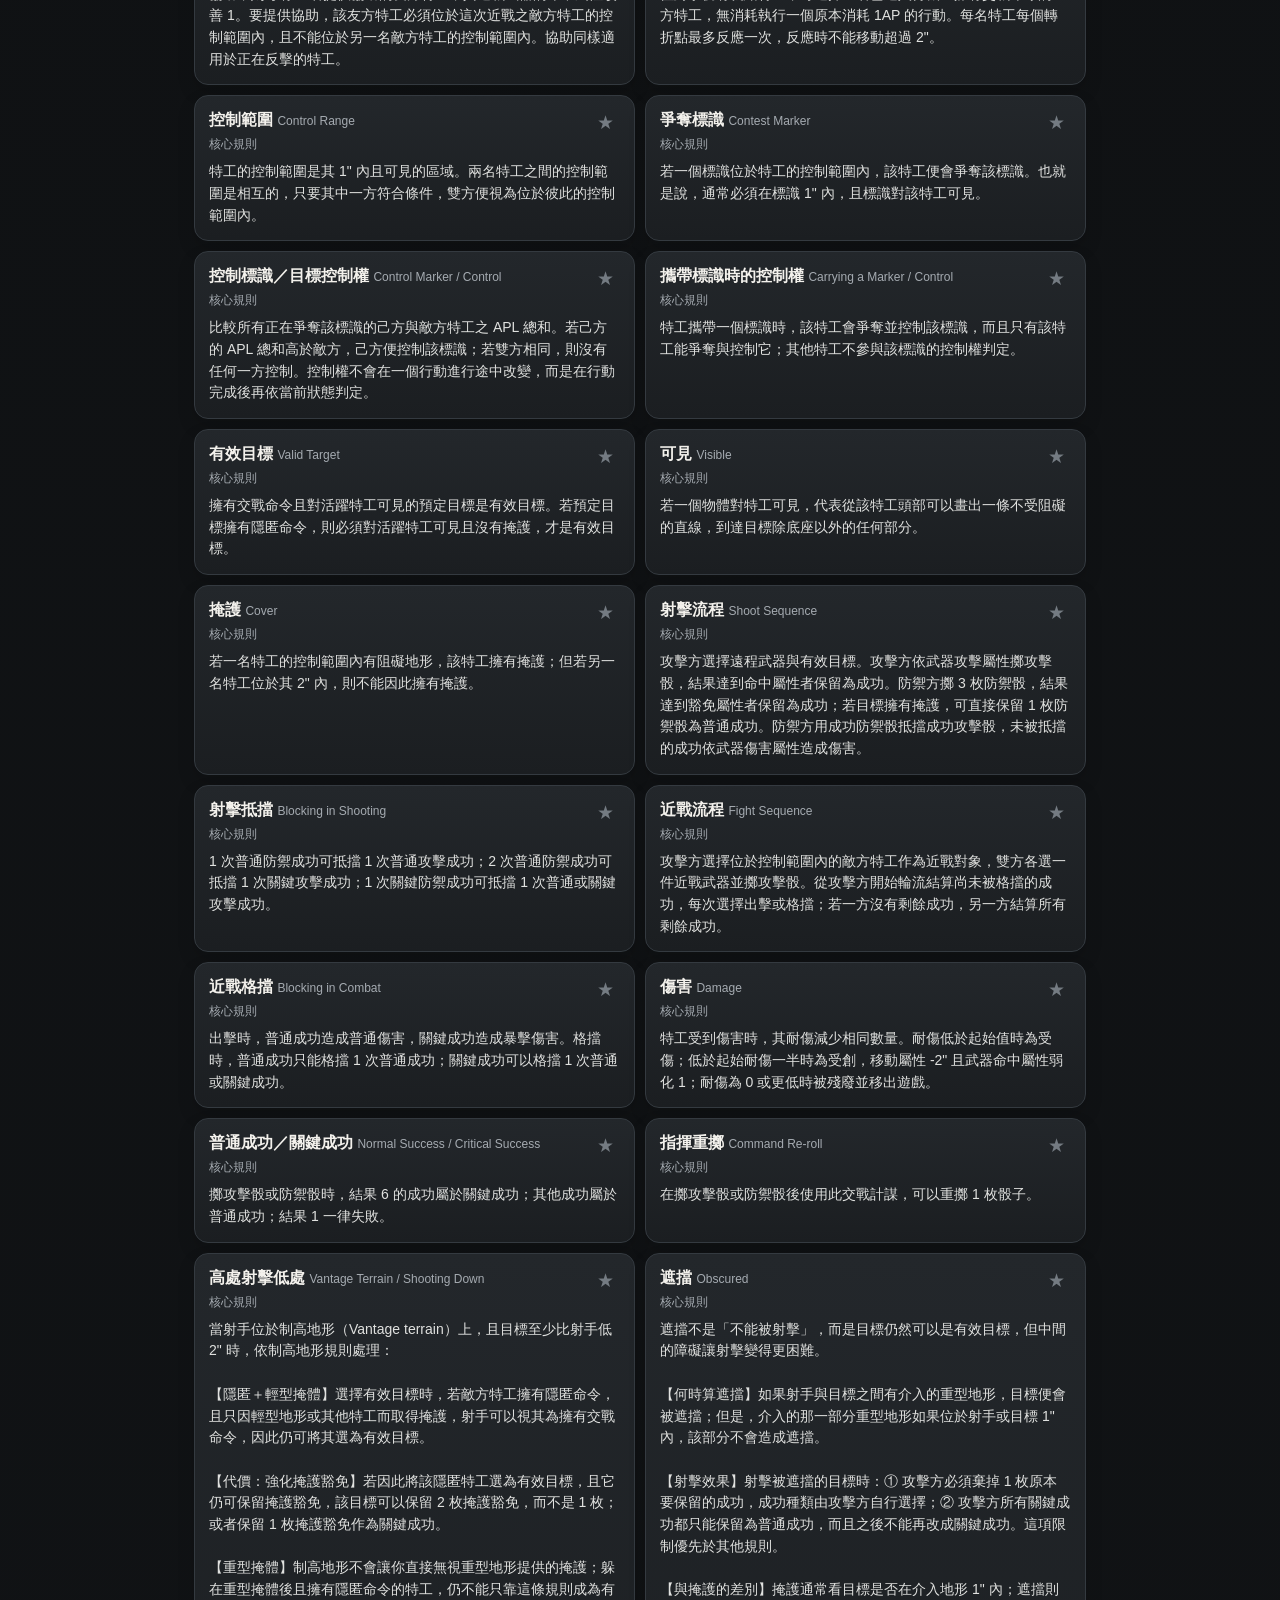
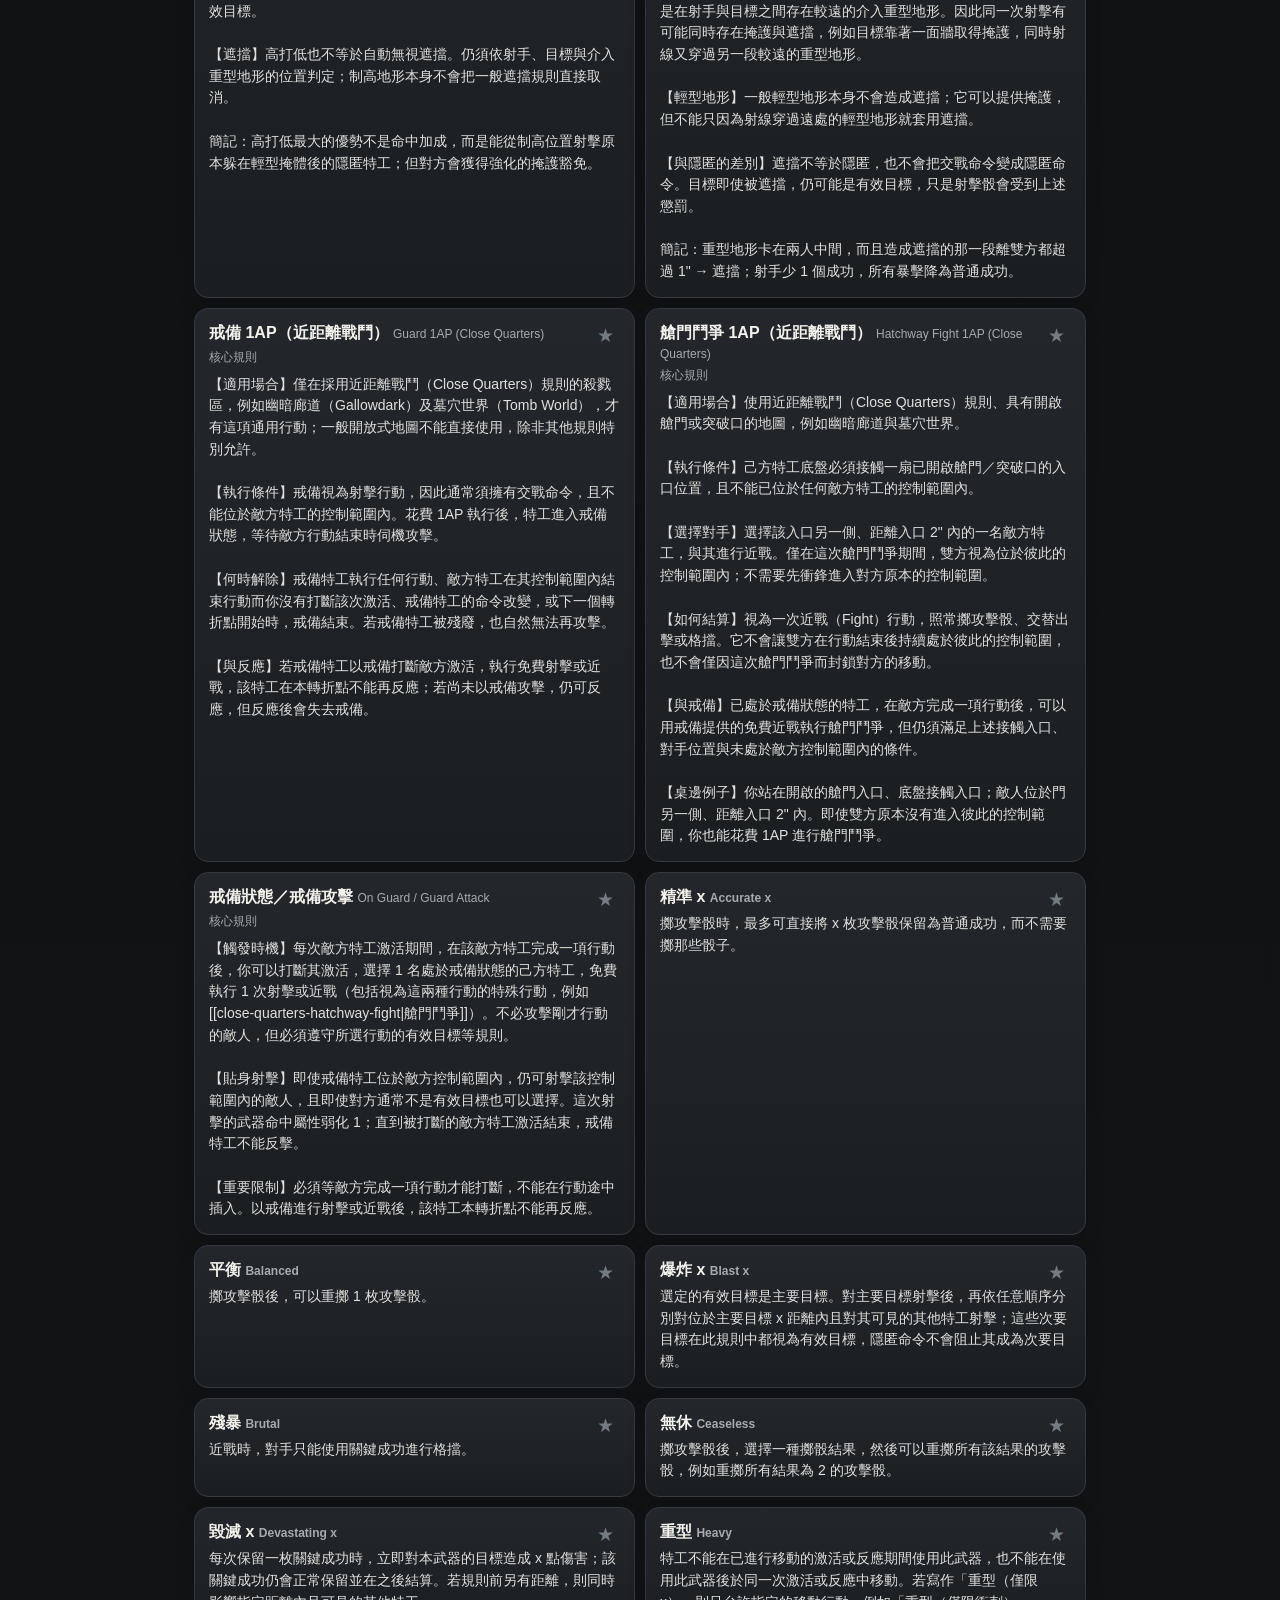
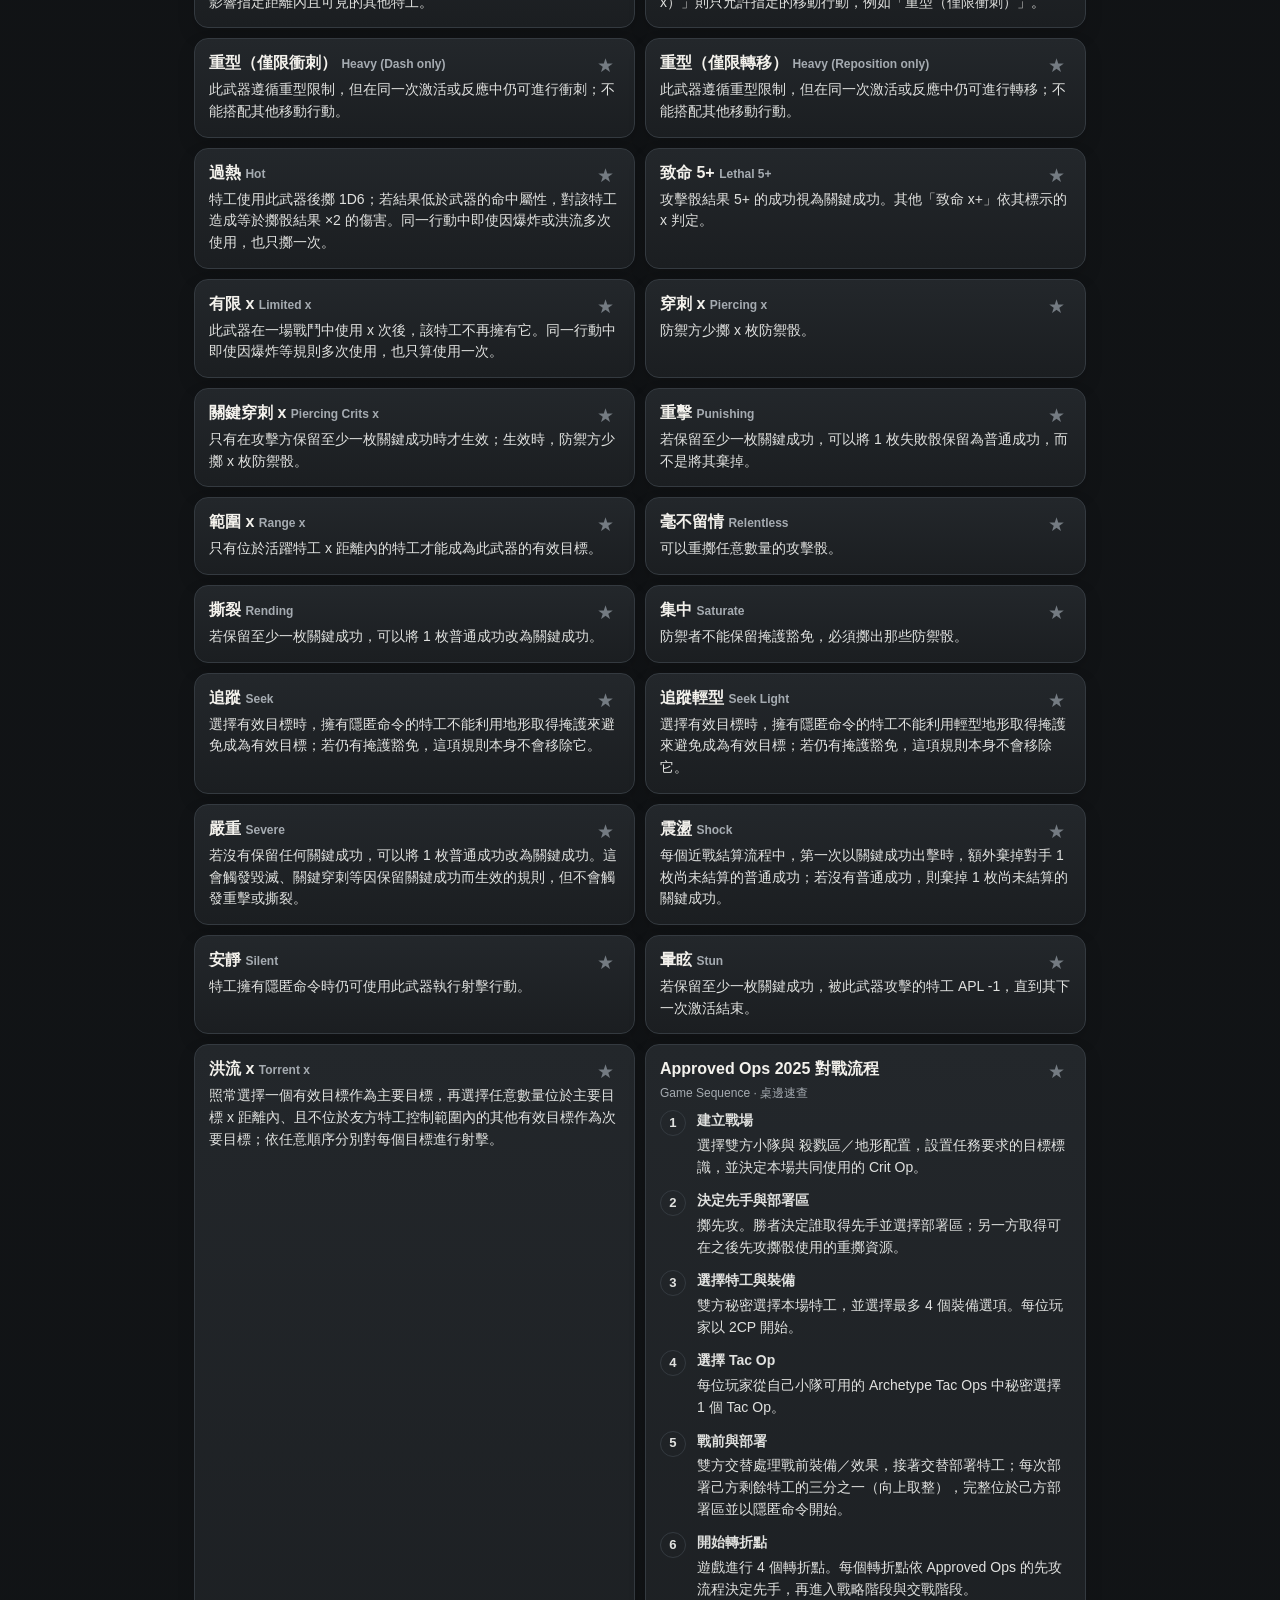
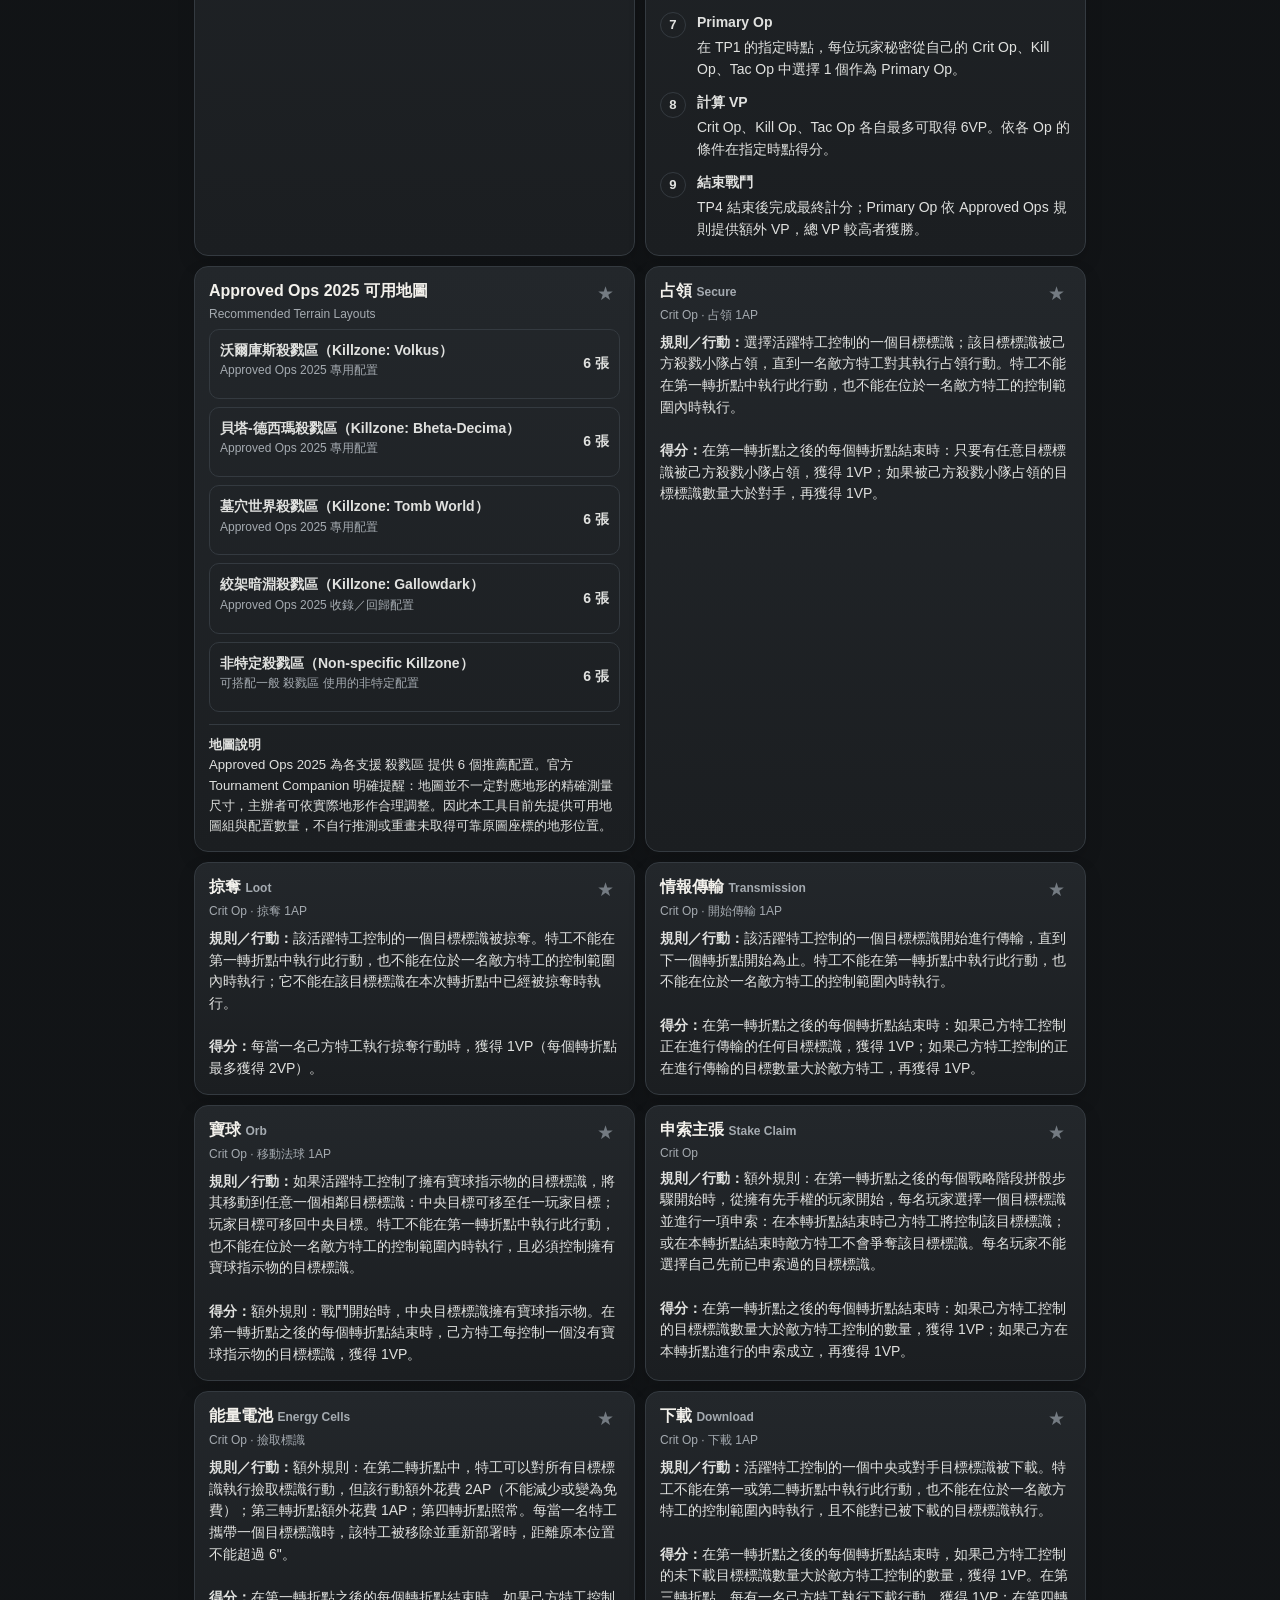
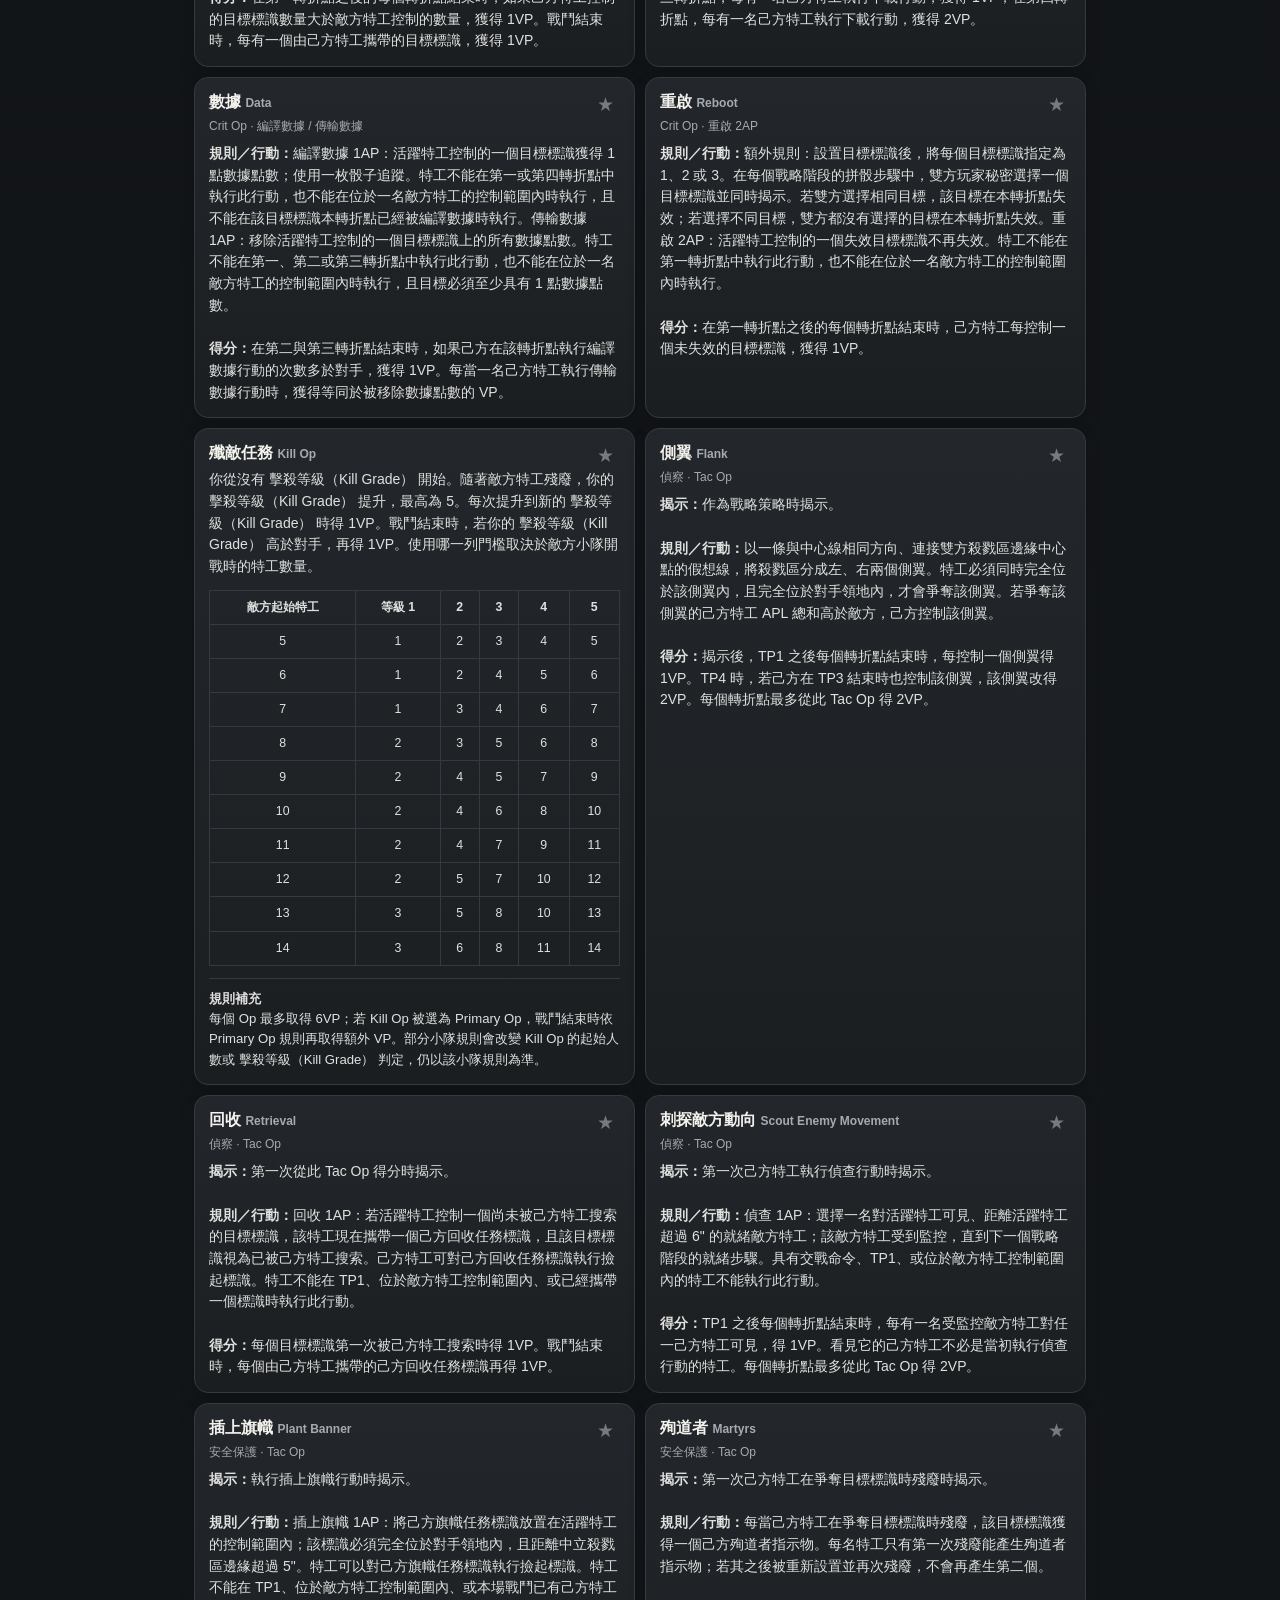
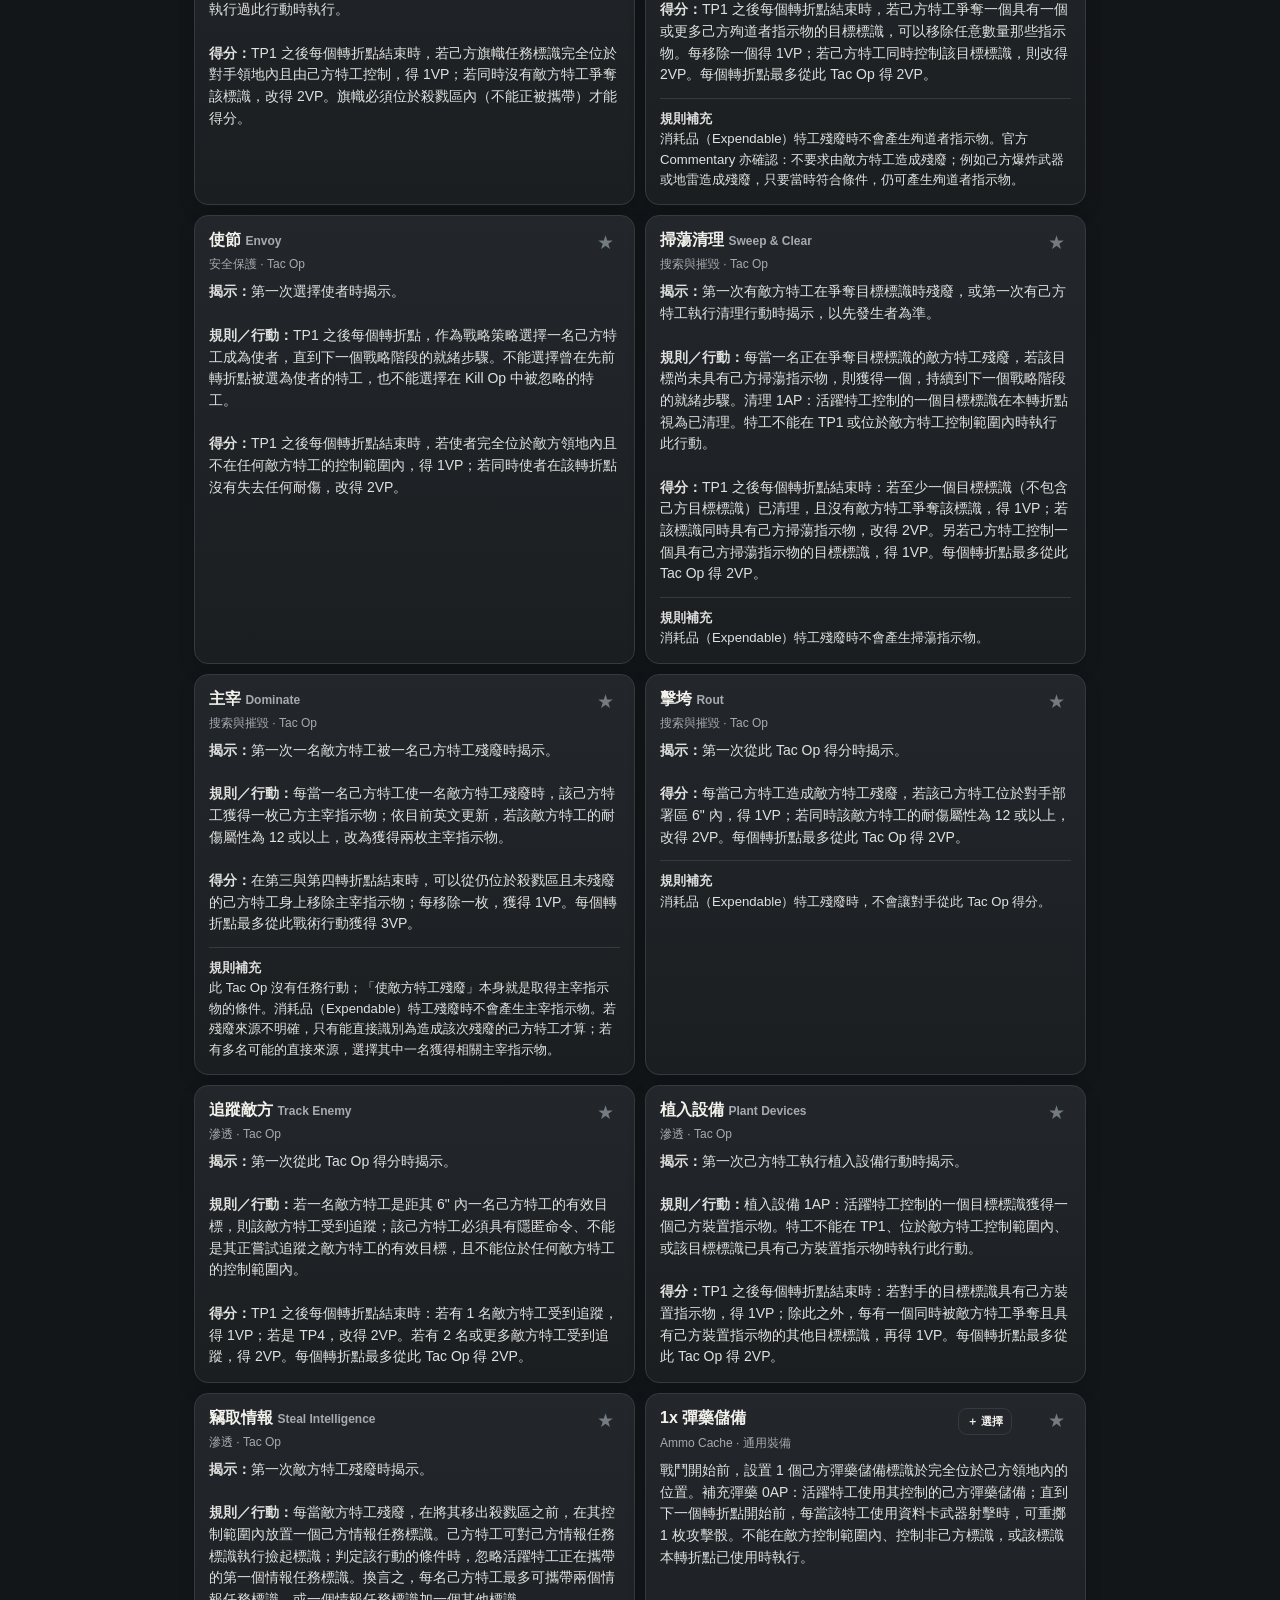
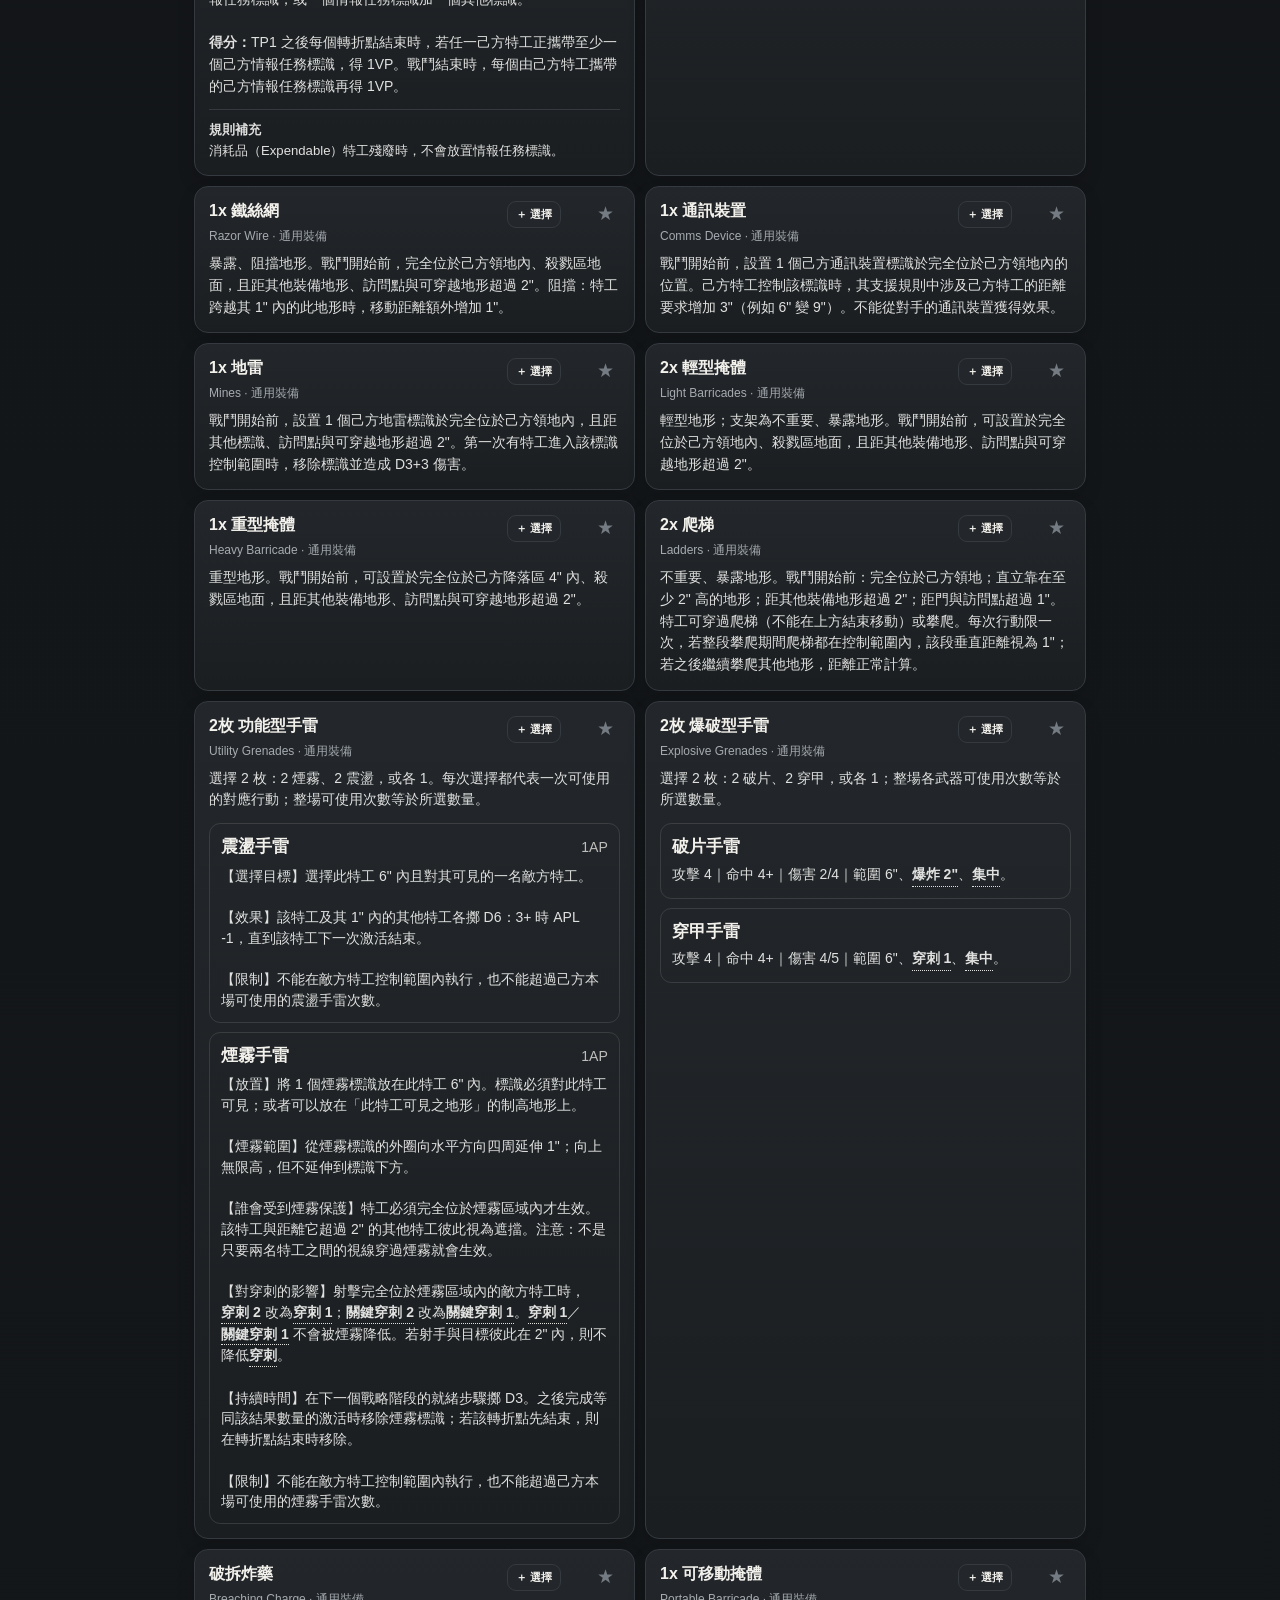
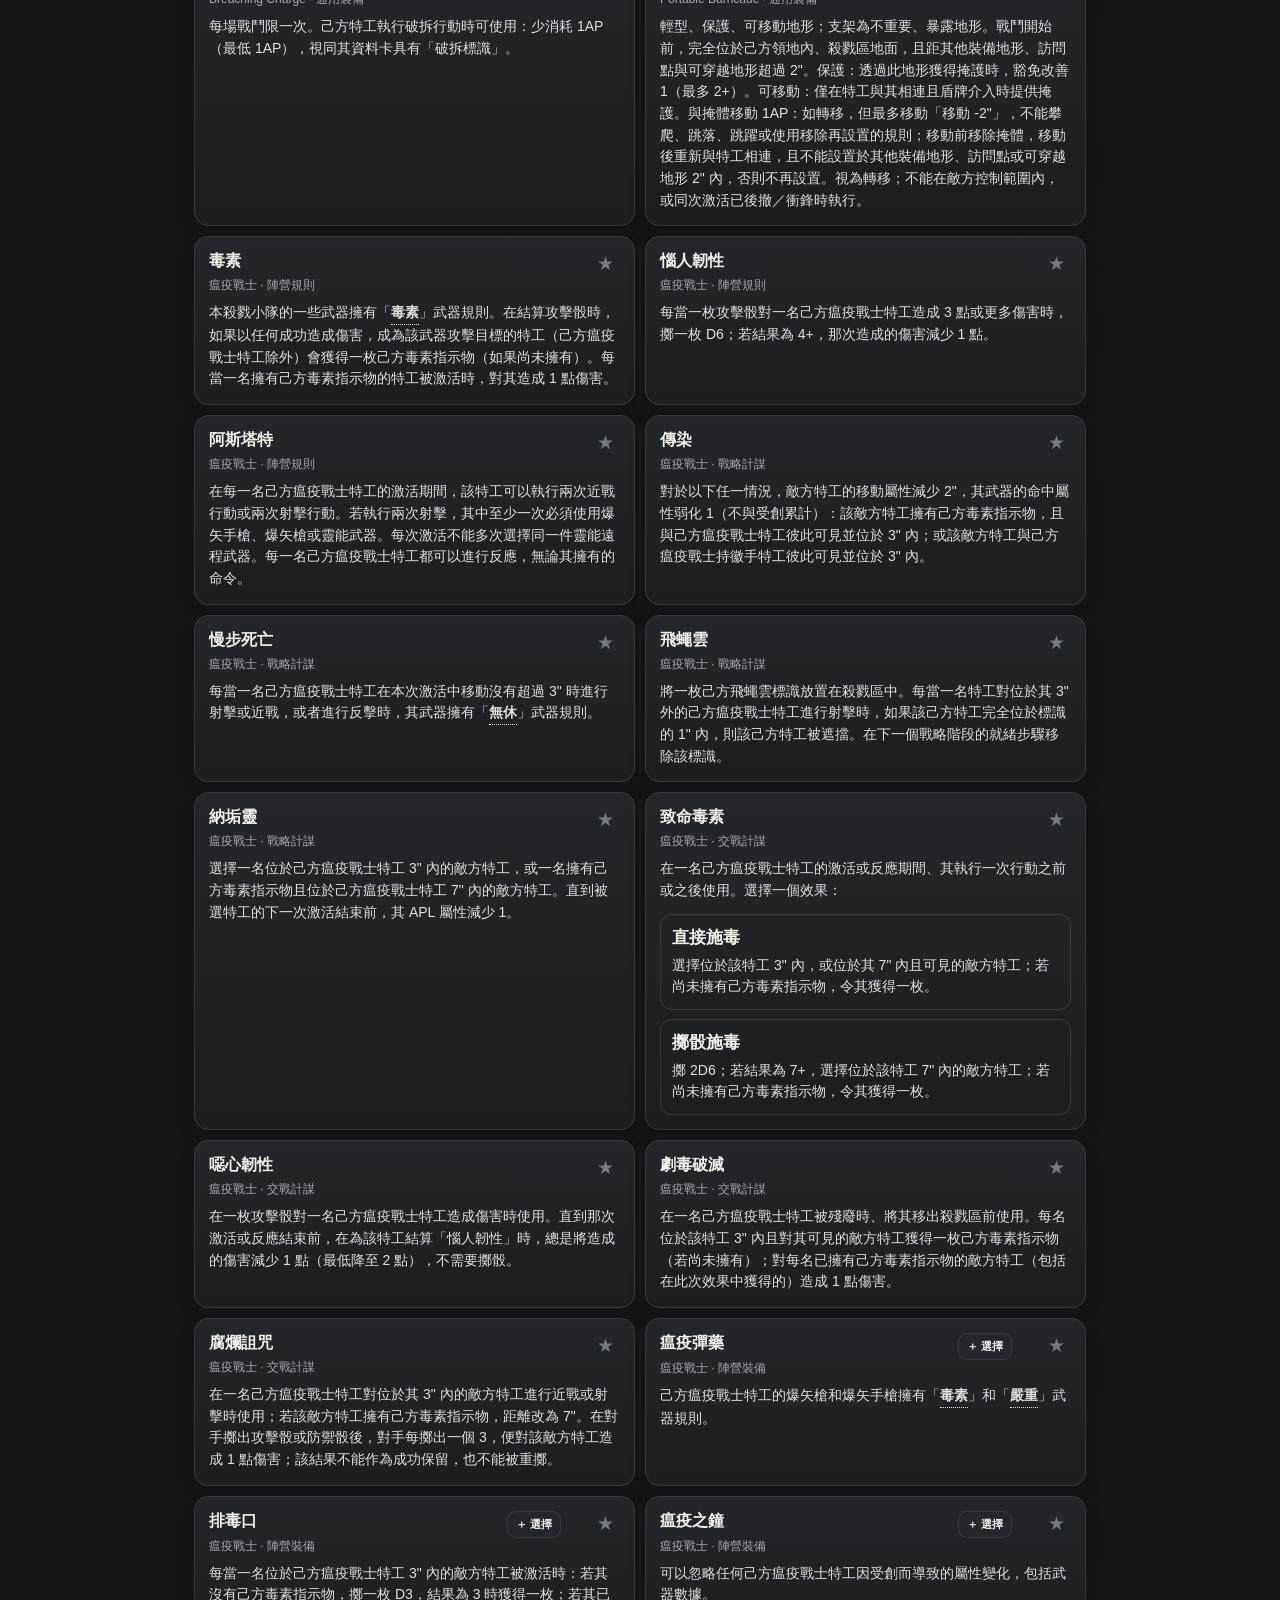
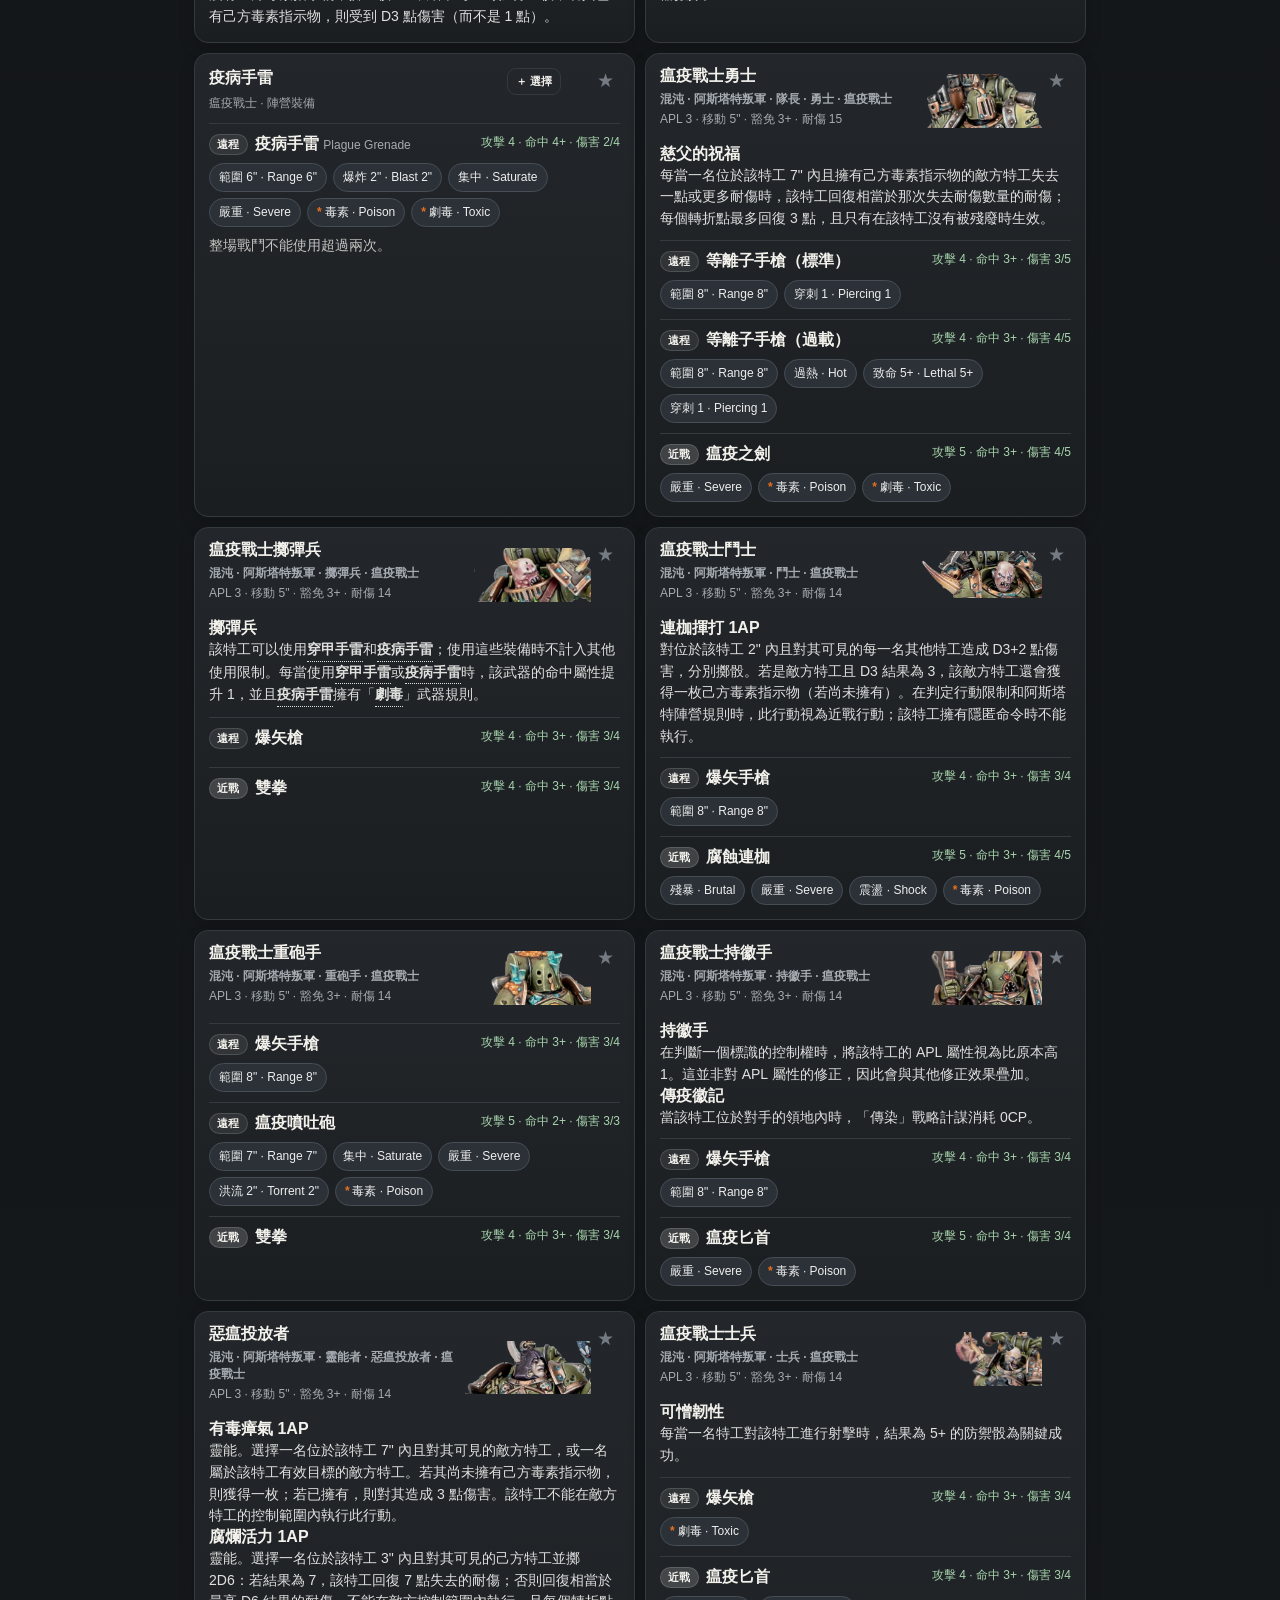
==== commit a91122af: "冥工之環小隊選擇更新" ====
--- a/index.html
+++ b/index.html
@@ -26,27 +26,10 @@
   <div id="installNote" class="install-note"></div>
 
   <div class="matchup" aria-label="對戰小隊">
-    <div class="matchup-pickers">
+    <div class="matchup-pickers reference-picker">
       <label class="matchup-team">
-        <span>我方小隊</span>
-        <select id="myTeamSelect" class="team team-select" aria-label="選擇我方小隊">
-          <option value="pm">瘟疫戰士</option>
-          <option value="aod">死亡天使</option>
-          <option value="wk">破壞專隊</option>
-          <option value="mw">屠戮之翼</option>
-          <option value="leg">軍團</option>
-          <option value="dw">死亡守望</option>
-          <option value="ci">潔天使隱伏者</option>
-          <option value="cc">冥工之環</option>
-          <option value="ks">卡舍津</option>
-          <option value="rav">蛇蟲</option>
-          <option value="xv26">XV26 隱形戰鬥服</option>
-        </select>
-      </label>
-      <button id="swapTeams" class="swap-teams" type="button" aria-label="交換我方與敵方小隊" title="交換雙方">⇄</button>
-      <label class="matchup-team">
-        <span>敵方小隊</span>
-        <select id="enemyTeamSelect" class="team team-select" aria-label="選擇敵方小隊">
+        <span>查詢小隊</span>
+        <select id="referenceTeamSelect" class="team team-select" aria-label="選擇要查詢的小隊">
           <option value="pm">瘟疫戰士</option>
           <option value="aod">死亡天使</option>
           <option value="wk">破壞專隊</option>
@@ -61,7 +44,7 @@
         </select>
       </label>
     </div>
-    <div class="matchup-switch" id="sideSwitch">
+    <div class="matchup-switch" id="sideSwitch" aria-label="從對戰紀錄切換查詢小隊">
       <button type="button" data-side="my"><span class="side-label">我方</span><b id="myTeamName">瘟疫戰士</b></button>
       <button type="button" data-side="enemy"><span class="side-label">敵方</span><b id="enemyTeamName">死亡天使</b></button>
     </div>
@@ -73,6 +56,7 @@
       <span class="icon">⌕</span>
       <input id="q" placeholder="搜尋規則、武器或特工：震盪、掩護、鬥士…">
     </div>
+    <div id="recentViewed" class="recent-viewed empty-recent"></div>
   </div>
 
   <div class="tabs" id="tabs"></div>
--- a/styles.css
+++ b/styles.css
@@ -688,3 +688,258 @@
 .match-equipment-grid{display:grid;grid-template-columns:repeat(2,minmax(0,1fr));gap:10px}.match-equipment-side{border:1px solid var(--line);border-radius:14px;background:var(--panel);padding:14px}.match-equipment-side h3{margin:0 0 3px}.match-equipment-side>small{display:block;color:var(--muted);margin-bottom:12px}.match-equipment-items{display:flex;flex-direction:column;gap:7px}.match-equipment-item{padding:10px 11px;border-radius:10px;background:var(--panel2);font-size:13px;font-weight:700}.match-equipment-empty{color:var(--muted);font-size:13px;padding:12px 0}
 .match-public .match-tracker-panel{margin:0}.match-public .match-tracker-panel>summary{display:none}.match-public .tracker-history{display:none}
 @media(max-width:560px){.match-hub-head{padding:14px}.match-hub-head h2{font-size:20px}.match-hub-head p{font-size:12px}.match-hub-tabs{gap:4px}.match-hub-tab{font-size:12px;padding:9px 4px}.match-equipment-grid{grid-template-columns:1fr}}
+
+/* v2.2.13.0 — Match Tracker v2 */
+.tracker-vp{margin-bottom:4px}.tracker-vp b{font-size:20px}
+.manual-log{display:grid;grid-template-columns:1fr auto;gap:7px;margin:0 0 8px}.manual-log input{min-width:0;border:1px solid var(--line);border-radius:10px;background:var(--panel);color:var(--text);padding:10px 12px;font:inherit}.manual-log button,.quick-log button{border:1px solid var(--line);border-radius:10px;background:var(--panel2);color:var(--text);padding:9px 11px;font-weight:700}
+.quick-log{display:flex;flex-wrap:wrap;gap:6px;margin-bottom:12px}.quick-log button{font-size:12px;padding:7px 9px}
+.match-equipment-item{width:100%;display:flex;align-items:center;justify-content:space-between;gap:10px;text-align:left;border:0;color:var(--text);cursor:pointer}.match-equipment-item small{color:var(--muted);white-space:nowrap;font-weight:600}
+@media(max-width:520px){.manual-log{grid-template-columns:1fr}.manual-log button{width:100%}.match-hub-status span{white-space:normal;text-align:right;max-width:150px}}
+
+/* v2.2.13.1 — live match refresh + removable log entries */
+.battle-log-meta{display:flex;align-items:center;gap:7px;justify-content:flex-end}.battle-log-remove{border:1px solid var(--line);border-radius:8px;background:var(--panel2);color:var(--muted);padding:4px 7px;font-size:11px;font-weight:700;cursor:pointer}.battle-log-remove:hover{color:var(--text);border-color:var(--accent)}
+@media(max-width:520px){.battle-log-row{grid-template-columns:36px 1fr auto}.battle-log-meta{flex-direction:column;align-items:flex-end;gap:4px}.battle-log-remove{padding:3px 6px}}
+
+/* v2.2.14 search quality */
+.recent-viewed{display:flex;align-items:center;gap:6px;overflow-x:auto;padding:7px 2px 0;scrollbar-width:none}.recent-viewed::-webkit-scrollbar{display:none}.recent-viewed.empty-recent{display:none}.recent-viewed>span{font-size:11px;color:var(--muted);white-space:nowrap}.recent-viewed button{border:1px solid #3b4045;background:#1b1e21;color:#d9dde0;border-radius:999px;padding:5px 9px;font-size:11px;white-space:nowrap}.recent-viewed button:hover{border-color:#777}.search-result-source{display:inline-flex;margin:3px 0 8px;padding:3px 7px;border-radius:999px;background:#262a2e;color:#bfc6cc;font-size:11px;font-weight:700;letter-spacing:.02em}
+
+/* Battle setup v2.3 */
+.battle-setup,.battle-roster-actions,.battle-start-cta{padding:18px;border:1px solid var(--border,#7775);border-radius:12px;margin:12px 0}
+.battle-picks{display:grid;grid-template-columns:repeat(auto-fit,minmax(180px,1fr));gap:8px;margin:16px 0}
+.battle-pick{display:flex;gap:9px;align-items:center;padding:12px;border:1px solid var(--border,#7775);border-radius:9px;cursor:pointer}
+.battle-pick:has(input:checked){outline:2px solid var(--accent,#69a)}
+.battle-roster-grid{display:grid;grid-template-columns:repeat(auto-fit,minmax(300px,1fr));gap:18px}
+.battle-roster-cards{display:grid;gap:12px}
+.battle-roster-cards .card{margin:0}
+.battle-note{font-size:.88em;opacity:.8}
+.battle-skip{display:flex;gap:8px;align-items:center}
+
+.battle-picks{grid-template-columns:repeat(auto-fill,minmax(230px,1fr))}
+.battle-pick-card{display:flex;gap:10px;align-items:center;padding:10px;border:1px solid var(--border,#7775);border-radius:12px}
+.battle-pick-card img{width:76px;height:96px;object-fit:contain;border-radius:8px;background:#7772}
+.battle-pick-card>div{display:grid;gap:7px;flex:1}
+.battle-pick-card small{opacity:.75}
+.battle-pick-controls{display:flex;gap:10px;align-items:center}
+.battle-pick-controls button{min-width:34px;min-height:34px}
+.battle-xv26-tools{display:flex;flex-wrap:wrap;gap:12px;align-items:center;margin:12px 0}
+.battle-validation{color:#c75e37;font-weight:600}
+
+/* v2.3.2: compact roster with expandable full operative cards */
+.battle-operative-fold{border:1px solid var(--border,#7775);border-radius:12px;margin:0 0 10px;overflow:hidden}
+.battle-operative-fold>summary{display:flex;align-items:center;gap:12px;padding:10px 14px;cursor:pointer;list-style:none}
+.battle-operative-fold>summary::-webkit-details-marker{display:none}
+.battle-operative-fold>summary:before{content:"▸";font-size:1.1em;opacity:.8}
+.battle-operative-fold[open]>summary:before{content:"▾"}
+.battle-operative-fold>summary img{width:52px;height:65px;object-fit:contain;border-radius:6px;background:#7772}
+.battle-operative-title{flex:1;min-width:0;display:grid;gap:3px}
+.battle-operative-title small{opacity:.78;font-size:.8em}
+.battle-fold-hint{font-size:.78em;opacity:.7;white-space:nowrap}
+.battle-operative-fold[open] .battle-fold-hint{display:none}
+.battle-operative-body{padding:8px 12px 12px;border-top:1px solid var(--border,#7775)}
+@media(max-width:520px){.battle-fold-hint{display:none}.battle-operative-fold>summary{padding:9px}}
+
+.battle-weapon-config{display:grid;gap:9px;margin:12px 0}
+.battle-weapon-unit{border:1px solid var(--border,#7775);border-radius:10px;padding:10px}
+.battle-weapon-unit>summary{display:flex;align-items:center;gap:12px;cursor:pointer}
+.battle-weapon-unit>summary img{width:44px;height:54px;object-fit:contain}
+.battle-weapon-unit>summary span{margin-left:auto;opacity:.7;font-size:.85em}
+.battle-weapon-unit label{display:block;padding:7px 4px}
+.battle-weapon-unit p{font-size:.88em;opacity:.85}
+
+.battle-team-picker-grid{display:grid;grid-template-columns:repeat(auto-fit,minmax(220px,1fr));gap:14px;margin:18px 0}
+.battle-team-picker{display:grid;gap:8px}
+.battle-team-picker select{width:100%;padding:12px;border:1px solid #aab2bd;border-radius:9px;background:#fff;color:#17212f;font:inherit;color-scheme:light}
+.battle-team-picker select option{background:#fff;color:#17212f}
+
+.battle-weapon-toolbar{display:flex;align-items:center;flex-wrap:wrap;gap:8px;margin:10px 0}
+.battle-weapon-toolbar small{margin-right:auto;opacity:.8}
+.battle-weapon-toolbar button{font-size:.8rem;padding:5px 9px}
+
+.battle-weapon-toolbar{display:flex;align-items:center;flex-wrap:wrap;gap:8px;margin:10px 0}
+.battle-weapon-toolbar small{margin-right:auto;opacity:.8}
+.battle-weapon-toolbar button{font-size:.8rem;padding:5px 9px}
+
+.battle-xv26-primary{display:flex;gap:14px;align-items:center;flex-wrap:wrap;margin:12px 0}
+.battle-xv26-primary label{padding:8px 12px;border:1px solid #7775;border-radius:8px}
+.battle-xv26-primary small{width:100%;opacity:.8}
+
+.battle-xv26-primary{display:flex;gap:10px;flex-wrap:wrap;align-items:center;margin:12px 0}
+.battle-xv26-primary label{padding:9px 12px;border:1px solid #7776;border-radius:8px}
+.battle-xv26-primary small{flex-basis:100%;opacity:.8}
+
+.battle-xv26-primary{display:flex;gap:12px;flex-wrap:wrap;align-items:center;margin:12px 0}
+.battle-xv26-primary label{display:inline-flex;gap:8px;align-items:center;border:1px solid #7776;border-radius:9px;padding:10px 14px;cursor:pointer}
+.battle-xv26-primary input[type=radio]{width:18px;height:18px;accent-color:#2480b8}
+.battle-xv26-primary small{width:100%;opacity:.8}
+
+.battle-review-grid{display:grid;grid-template-columns:repeat(auto-fit,minmax(250px,1fr));gap:14px;margin:18px 0}
+.battle-review-side{border:1px solid #7775;border-radius:10px;padding:14px;min-width:0}
+.battle-review-side h3{margin:0 0 6px}
+.battle-review-side p{margin:6px 0 12px;opacity:.85}
+.battle-review-side ul{list-style:none;padding:0;margin:0}
+.battle-review-side li{display:flex;justify-content:space-between;gap:12px;padding:9px 0;border-top:1px solid #7773;align-items:center}
+.battle-review-side li span:first-child{min-width:0}
+.battle-review-side li strong{white-space:nowrap}
+.battle-review-note{font-size:.9em;opacity:.9}
+
+.battle-pick-card>div{min-width:0;flex:1}
+.battle-inline-loadouts{margin-top:10px;display:grid;gap:8px}
+.battle-inline-loadout{border:1px solid #7776;border-radius:9px;padding:8px 10px;display:flex;gap:12px;flex-wrap:wrap}
+.battle-inline-loadout legend{padding:0 5px;font-size:.85em;opacity:.85}
+.battle-inline-loadout label{display:inline-flex;align-items:center;gap:5px;cursor:pointer}
+.battle-inline-loadout input[type=radio]{accent-color:#2584bd;width:17px;height:17px}
+
+/* v2.4.8 - clearer operative selection cards */
+.battle-picks{grid-template-columns:repeat(auto-fill,minmax(min(100%,330px),1fr));gap:14px;align-items:start}
+.battle-pick-card{display:block;padding:0;border:1px solid var(--border,#7775);border-radius:14px;overflow:hidden;background:var(--card-bg,transparent);transition:border-color .15s,box-shadow .15s}
+.battle-pick-card.is-selected{border-color:var(--accent,#69a);box-shadow:0 0 0 1px var(--accent,#69a)}
+.battle-pick-head{display:flex;align-items:center;gap:12px;padding:14px;min-width:0}
+.battle-pick-card .battle-pick-portrait{flex:none;width:62px;height:74px;object-fit:contain;border-radius:9px;background:#7772}
+.battle-pick-identity{display:flex;flex:1;min-width:0;flex-direction:column;gap:5px}
+.battle-pick-identity b{font-size:1rem;line-height:1.35;overflow-wrap:anywhere}
+.battle-pick-identity small{font-size:.82rem;opacity:.75;line-height:1.3}
+.battle-pick-fixed{font-size:.72rem;opacity:.8}
+.battle-pick-card .battle-pick-controls{flex:none;display:flex;gap:5px;align-items:center}
+.battle-pick-controls button{width:36px;height:36px;min-width:36px;min-height:36px;border-radius:9px;font-size:1.15rem;padding:0}
+.battle-pick-controls output{display:inline-flex;justify-content:center;min-width:24px;font-variant-numeric:tabular-nums;font-weight:700}
+.battle-pick-loadout-section{padding:12px 14px 14px;border-top:1px solid var(--border,#7774);background:#7771}
+.battle-pick-loadout-section .battle-inline-loadouts{margin:0}
+.battle-pick-loadout-section .battle-inline-loadout{margin:0;padding:9px 11px;gap:8px 16px;background:transparent}
+.battle-pick-loadout-section .battle-inline-loadout label{padding:5px 0;min-height:30px}
+@media(max-width:480px){.battle-picks{grid-template-columns:minmax(0,1fr);gap:10px}.battle-pick-head{padding:11px;gap:9px}.battle-pick-card .battle-pick-portrait{width:54px;height:66px}.battle-pick-controls button{width:38px;height:38px}.battle-pick-loadout-section{padding:10px 11px 12px}}
+
+/* v2.4.9 - compact roster rows, inline primary weapon choices */
+.battle-picks{grid-template-columns:repeat(auto-fill,minmax(min(100%,360px),1fr));gap:7px;margin:10px 0;align-items:start}
+.battle-pick-card{border-radius:9px}
+.battle-pick-head{padding:7px 9px;gap:8px;min-height:52px}
+.battle-pick-card .battle-pick-portrait{width:38px;height:44px;border-radius:5px}
+.battle-pick-identity{gap:1px}
+.battle-pick-identity b{font-size:.9rem;line-height:1.2}
+.battle-pick-identity small{font-size:.72rem;line-height:1.2}
+.battle-pick-fixed{font-size:.67rem}
+.battle-pick-card .battle-pick-controls{gap:2px}
+.battle-pick-controls button{width:30px;height:30px;min-width:30px;min-height:30px;border-radius:6px}
+.battle-pick-controls output{min-width:20px;font-size:.85rem}
+.battle-pick-loadout-section{padding:5px 9px 7px}
+.battle-pick-loadout-section .battle-inline-loadouts{gap:4px}
+.battle-pick-loadout-section .battle-inline-loadout{border:0;border-radius:0;padding:0;gap:5px 12px;align-items:center}
+.battle-pick-loadout-section .battle-inline-loadout legend{font-size:.7rem;padding:0;margin:0;line-height:1}
+.battle-pick-loadout-section .battle-inline-loadout label{padding:0;min-height:26px;font-size:.82rem;gap:4px}
+.battle-inline-loadout input[type=radio]{width:15px;height:15px}
+@media(max-width:480px){
+ .battle-picks{grid-template-columns:minmax(0,1fr);gap:6px}
+ .battle-pick-head{padding:6px 8px;gap:7px}
+ .battle-pick-card .battle-pick-portrait{width:34px;height:40px}
+ .battle-pick-controls button{width:34px;height:34px;min-width:34px;min-height:34px}
+ .battle-pick-loadout-section{padding:4px 8px 6px}
+}
+
+/* v2.5.0 roster selection and focused configuration */
+.battle-compact-layout{display:grid;grid-template-columns:minmax(0,1.2fr) minmax(260px,.8fr);gap:18px;align-items:start}
+.battle-compact-layout h3{margin:10px 0;font-size:1rem}
+.battle-compact-options{display:grid;grid-template-columns:repeat(auto-fit,minmax(min(100%,250px),1fr));gap:7px}
+.battle-compact-option{display:flex;align-items:center;gap:9px;text-align:left;padding:8px 10px;min-width:0;border-radius:9px;border:1px solid #7775;background:transparent;color:inherit;cursor:pointer}
+.battle-compact-option img{width:36px;height:40px;object-fit:contain;flex:none}
+.battle-compact-option span{display:grid;gap:2px;min-width:0;flex:1}
+.battle-compact-option b{font-size:.88rem;overflow:hidden;text-overflow:ellipsis;white-space:nowrap}
+.battle-compact-option small{font-size:.73rem;opacity:.7}
+.battle-compact-option em{font-style:normal;font-size:.73rem;white-space:nowrap}
+.battle-compact-option.is-selected{border-color:#3987b8}
+.battle-compact-option:disabled{opacity:.55;cursor:default}
+.battle-selected-list{border:1px solid #7775;border-radius:10px;padding:10px 12px}
+.battle-selected-list h3{display:flex;justify-content:space-between}
+.battle-selected-list h3 small{font-weight:400;opacity:.7}
+.battle-selected-items{display:grid;gap:4px}
+.battle-selected-item{display:flex;gap:8px;align-items:center;width:100%;padding:9px;border-radius:7px;text-align:left;background:transparent;color:inherit;border:1px solid #7773;cursor:pointer}
+.battle-selected-item span:first-child{flex:1;min-width:0}
+.battle-selected-item small{opacity:.75}
+.battle-config-overlay{position:fixed;inset:0;z-index:9999;background:#0009;display:flex;align-items:center;justify-content:center;padding:16px}
+.battle-config-panel{background:var(--surface,#202631);color:inherit;border:1px solid #9996;border-radius:14px;padding:18px;width:min(100%,480px);max-height:90vh;overflow:auto;box-shadow:0 18px 60px #0006}
+.battle-config-header{display:flex;justify-content:space-between;align-items:center;gap:12px}
+.battle-config-header h3{margin:0}.battle-config-header button{min-width:36px;min-height:36px}
+.battle-config-image{width:68px;height:68px;object-fit:contain;float:right}
+.battle-config-weapons{border:1px solid #7775;border-radius:9px;padding:12px;display:grid;gap:10px;margin:14px 0}
+.battle-config-weapons label{display:flex;align-items:center;gap:8px;cursor:pointer}
+.battle-config-weapons input{width:18px;height:18px;accent-color:#328ac2}
+.battle-config-weapons small{opacity:.8}
+.battle-config-info{margin:16px 0}.battle-config-info span{display:inline-block;font-size:.8rem;margin:3px;padding:5px;border:1px solid #7775;border-radius:5px}
+.battle-config-actions{display:flex;flex-wrap:wrap;justify-content:flex-end;gap:8px;margin-top:16px}
+@media(max-width:760px){.battle-compact-layout{grid-template-columns:minmax(0,1fr)}.battle-compact-options{grid-template-columns:repeat(auto-fit,minmax(min(100%,210px),1fr))}}
+
+/* v2.5.1: fast roster search */
+.battle-compact-option[hidden],#battle-option-empty[hidden]{display:none!important}
+.battle-option-search{display:grid;gap:5px;margin:0 0 10px}
+.battle-option-search>label{font-size:.8rem;opacity:.8}
+.battle-option-search-row{display:flex;gap:6px;align-items:stretch}
+.battle-option-search-row input{min-width:0;flex:1;border:1px solid #7776;border-radius:8px;padding:8px 10px;background:var(--surface,#202631);color:inherit}
+.battle-option-search-row button{border:1px solid #7776;border-radius:8px;padding:7px 12px;cursor:pointer}
+.battle-option-search>small{opacity:.7}
+
+/* v2.5.2 - focus on selection and clear roster summary */
+.battle-option-search{display:none!important}
+.battle-selected-header{display:flex;justify-content:space-between;align-items:center;gap:10px}
+.battle-selected-header h3{margin:0}
+.battle-selected-header strong{white-space:nowrap;font-size:.9rem}
+.battle-selected-fusion{font-size:.83rem;margin:6px 0 10px;opacity:.86}
+.battle-selected-item{display:flex;align-items:center;gap:9px;text-align:left}
+.battle-selected-portrait{width:38px;height:42px;object-fit:contain;flex-shrink:0;border-radius:5px}
+.battle-selected-main{display:flex;flex:1;flex-direction:column;gap:3px;min-width:0}
+.battle-selected-main b{font-size:.88rem;line-height:1.2}
+.battle-selected-main small{font-size:.76rem;opacity:.8}
+.battle-selected-edit{white-space:nowrap;font-size:.76rem;opacity:.8}
+@media(max-width:640px){.battle-selected-portrait{width:32px;height:36px}}
+
+/* v2.5.3: available operatives are only those that can still be added */
+.battle-options-empty{font-size:.86rem;line-height:1.6;opacity:.8;padding:12px;border:1px dashed #7775;border-radius:9px;margin:0}
+
+/* v2.5.4 - compact roster completion feedback */
+.battle-roster-progress{margin:7px 0 10px;display:flex;flex-direction:column;gap:5px}
+.battle-progress-track{height:5px;border-radius:99px;background:rgba(127,127,127,.18);overflow:hidden}
+.battle-progress-fill{height:100%;border-radius:inherit;background:#328fbe;transition:width .16s ease}
+.battle-roster-progress small{font-size:.78rem;opacity:.85}
+.battle-setup button:disabled{opacity:.5;cursor:not-allowed}
+
+/* v2.5.8: preview configured weapons in the existing compact picker */
+.battle-config-preview{margin:10px 0 4px;padding:10px;border:1px solid rgba(127,127,127,.24);border-radius:8px}
+.battle-config-preview>strong{display:block;margin-bottom:7px;font-size:.9rem}
+.battle-config-preview-list{display:grid;gap:6px;max-height:190px;overflow:auto}
+.battle-config-preview-list>div{display:flex;flex-wrap:wrap;align-items:baseline;justify-content:space-between;gap:4px 12px;border-bottom:1px solid rgba(127,127,127,.12);padding-bottom:5px}
+.battle-config-preview-list b{font-size:.84rem}
+.battle-config-preview-list small{font-size:.76rem;opacity:.82}
+
+/* v2.5.9: weapon-rule chips and inline explanations in roster configuration */
+.battle-preview-weapon{display:block!important;padding:8px 0!important}
+.battle-preview-weapon-head{display:flex;flex-wrap:wrap;justify-content:space-between;gap:4px 10px}
+.battle-preview-rules{display:flex;flex-wrap:wrap;gap:5px;margin-top:6px}
+.battle-preview-rule{max-width:100%}
+.battle-preview-rule .chip{font-size:.76rem;padding:4px 7px;cursor:pointer}
+.battle-preview-explanation{margin-top:5px;padding:7px 9px;border-radius:6px;background:rgba(127,127,127,.1);font-size:.82rem;max-width:380px}
+.battle-preview-explanation p{margin:3px 0 0;white-space:pre-wrap}
+.battle-preview-no-rules{display:block;margin-top:5px;opacity:.7}
+
+/* v2.6.1: use one consistent weapon preview for all operatives. */
+.battle-config-preview-list{max-height:min(44vh,350px);overflow-y:auto;overscroll-behavior:contain}
+.battle-config-preview-list>.battle-preview-weapon{display:block;padding:7px 0}
+.battle-preview-weapon-head{display:flex;flex-wrap:wrap;gap:5px 12px;align-items:baseline}
+.battle-preview-rules{display:flex;flex-wrap:wrap;gap:6px;margin-top:6px}
+.battle-preview-rule{max-width:100%}
+.battle-preview-explanation{margin-top:5px;padding:7px 9px;border-radius:6px;background:rgba(127,127,127,.1)}
+.battle-preview-explanation p{margin:4px 0;white-space:normal}
+
+/* v2.6.6: Angels of Death chapter tactic selection */
+.battle-chapter-picker{border:1px solid rgba(127,127,127,.25);border-radius:10px;padding:12px;margin:10px 0}
+.battle-chapter-picker h3{margin:0 0 8px;font-size:1rem}
+.battle-chapter-grid{display:grid;grid-template-columns:repeat(auto-fit,minmax(180px,1fr));gap:10px;margin-bottom:8px}
+.battle-chapter-choice{display:flex;flex-direction:column;gap:4px}
+.battle-chapter-choice select{width:100%;min-height:38px}
+.battle-chapter-picker>small{display:block;margin-top:5px}
+.battle-chapter-saved{font-weight:600;font-size:.9rem}
+
+/* v2.6.7: editable public chapter tactics */
+.battle-chapter-public-grid{display:grid;grid-template-columns:repeat(auto-fit,minmax(min(100%,280px),1fr));gap:12px}
+.battle-chapter-public-grid:empty{display:none}
+
+/* v2.8.0: one independent reference selector, match-side shortcuts below */
+.matchup-pickers.reference-picker{display:block}
+.matchup-pickers.reference-picker .matchup-team{width:100%;max-width:none}
+.matchup-pickers.reference-picker .team-select{width:100%;max-width:none;font-size:14px}
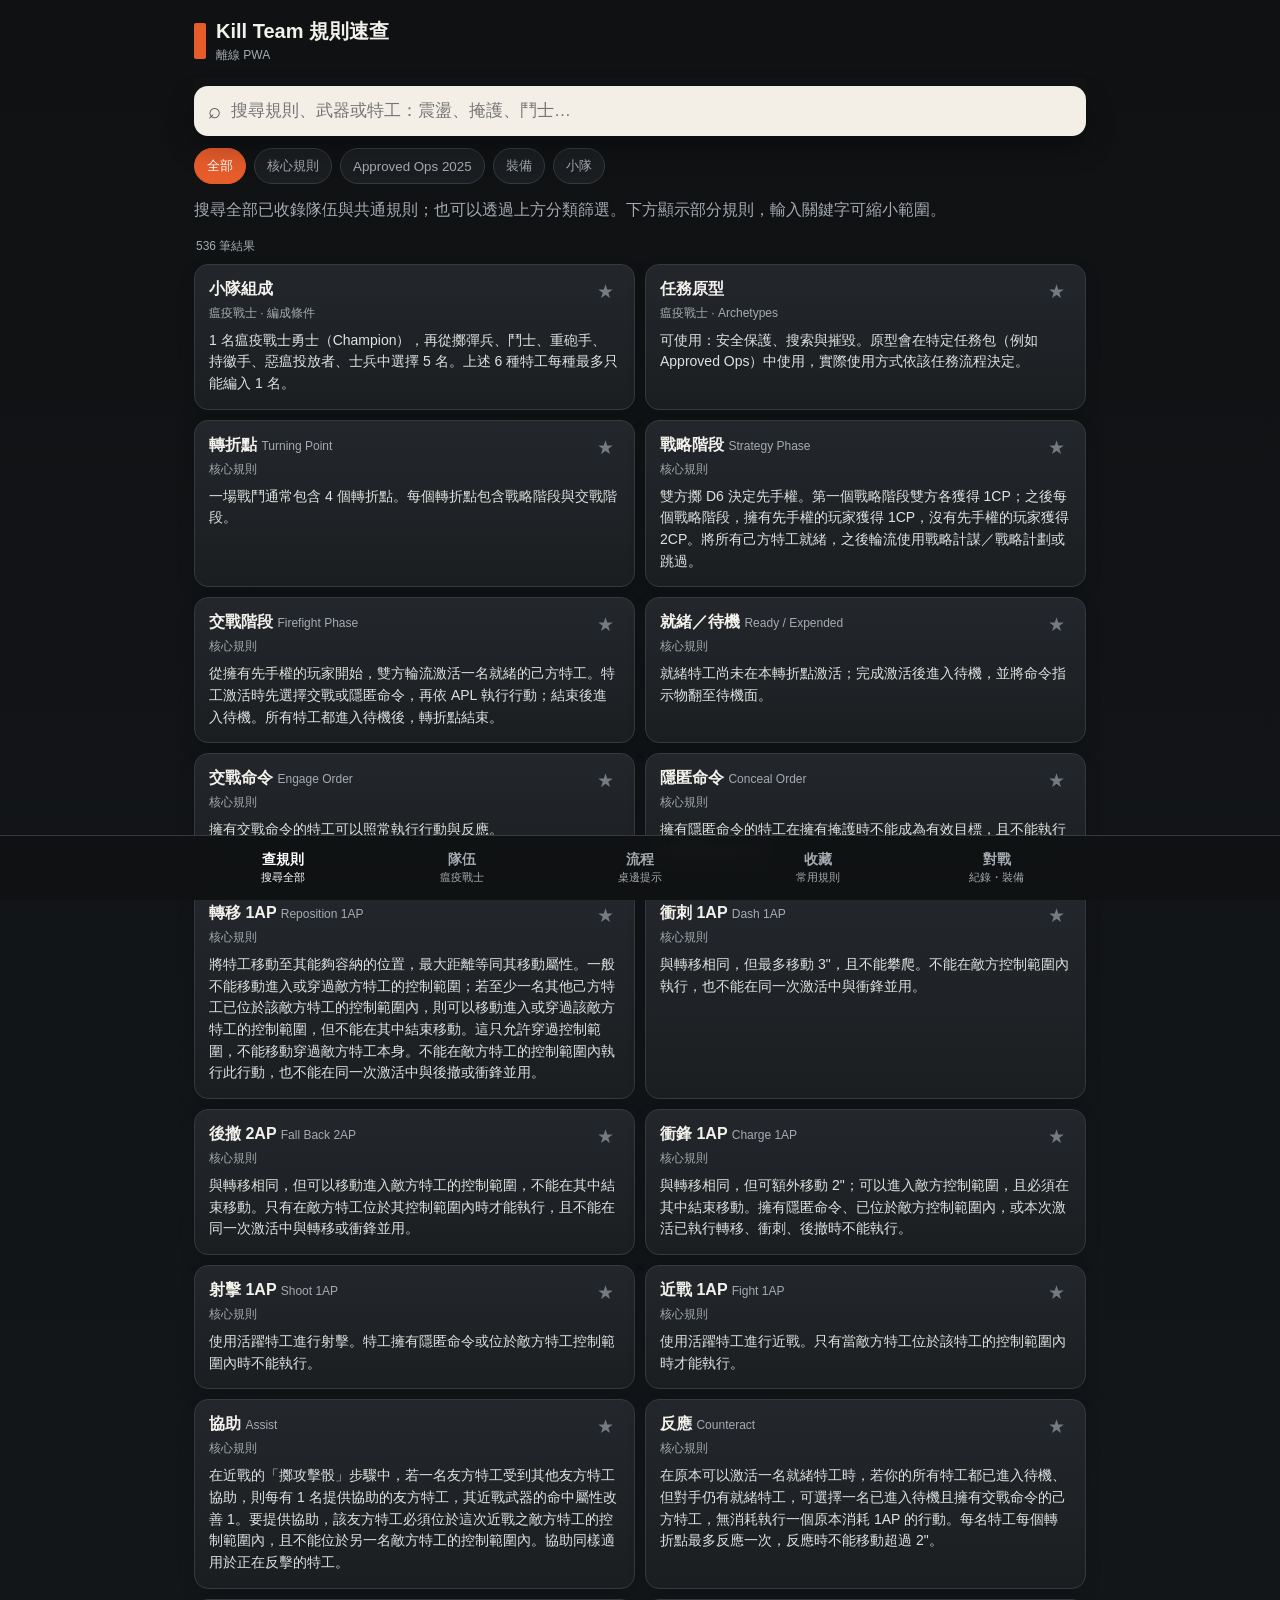
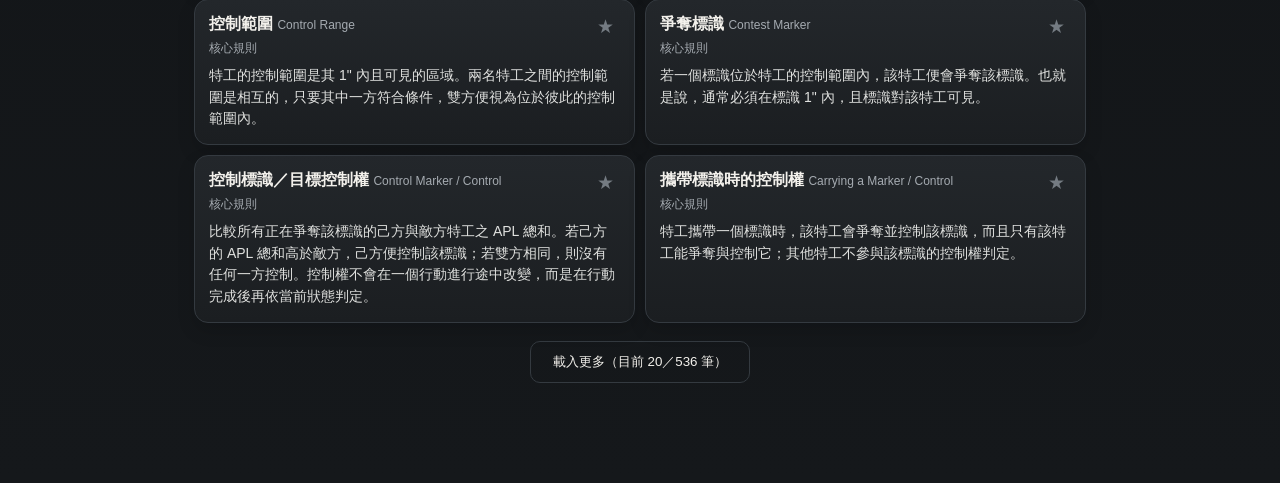
==== commit b98c1da8: "新增灑血狂" ====
--- a/index.html
+++ b/index.html
@@ -41,6 +41,7 @@
           <option value="ks">卡舍津</option>
           <option value="rav">蛇蟲</option>
           <option value="xv26">XV26 隱形戰鬥服</option>
+          <option value="gm">灑血狂</option>
         </select>
       </label>
     </div>
@@ -84,6 +85,7 @@
 <script src="data/kasrkin.js"></script>
 <script src="data/raveners.js"></script>
 <script src="data/xv26.js"></script>
+<script src="data/goremongers.js"></script>
 <script src="data/universal_equipment.js"></script>
 <script src="data/choice_options.js"></script>
 <script src="data/tac_ops.js"></script>
--- a/styles.css
+++ b/styles.css
@@ -943,3 +943,165 @@
 .matchup-pickers.reference-picker{display:block}
 .matchup-pickers.reference-picker .matchup-team{width:100%;max-width:none}
 .matchup-pickers.reference-picker .team-select{width:100%;max-width:none;font-size:14px}
+
+/* Match setup equipment picker */
+.battle-equipment-options{display:grid;gap:9px;max-height:480px;overflow:auto;padding:3px}
+.battle-equipment-entry{border:1px solid var(--border,#8885);border-radius:10px;padding:10px;display:flex;align-items:center;flex-wrap:wrap;gap:8px}
+.battle-equipment-entry>b{flex:1;min-width:120px}.battle-equipment-entry>small{opacity:.7}
+.battle-equipment-sub{flex-basis:100%;padding:8px 0 0 10px;display:grid;gap:7px}
+.battle-equipment-sub>div{display:flex;align-items:center;gap:8px;flex-wrap:wrap}
+.battle-equipment-sub button{min-width:32px}
+
+/* v2.10.5 — streamlined pre-match equipment selection */
+.battle-equipment-side{min-width:0}
+.battle-equipment-heading{display:flex;align-items:center;justify-content:space-between;gap:10px}
+.battle-equipment-heading h3{margin:0}
+.battle-equipment-counter{white-space:nowrap;border:1px solid var(--line);border-radius:999px;padding:5px 10px;font-variant-numeric:tabular-nums;font-size:13px}
+.battle-equipment-counter.full{border-color:var(--accent);color:var(--accent)}
+.battle-equipment-progress{height:5px;border-radius:8px;background:var(--panel2);overflow:hidden;margin:10px 0}
+.battle-equipment-progress span{display:block;height:100%;background:var(--accent);transition:width .15s}
+.battle-equipment-help{font-size:12px;color:var(--muted);margin:8px 0 12px}
+.battle-equipment-help strong{display:block;margin-top:5px;color:var(--text)}
+.battle-equipment-filters{display:flex;flex-wrap:wrap;gap:5px;margin-bottom:10px}
+.battle-equipment-filter{border:1px solid var(--line);background:var(--panel2);color:var(--text);border-radius:999px;padding:7px 11px;font-size:12px;cursor:pointer}
+.battle-equipment-filter.active{background:var(--accent);color:#fff;border-color:var(--accent)}
+.battle-equipment-options{max-height:540px;gap:8px;padding:2px 3px 5px}
+.battle-equipment-entry{display:block;padding:0;overflow:hidden;border-color:var(--line);background:var(--panel)}
+.battle-equipment-entry.is-selected{border-color:var(--accent)}
+.battle-equipment-select{display:flex;align-items:center;gap:10px;width:100%;padding:13px 11px;text-align:left;background:transparent;color:var(--text);border:0;cursor:pointer}
+.battle-equipment-select:disabled{opacity:.45;cursor:default}
+.battle-equipment-check{width:25px;height:25px;flex:none;display:grid;place-items:center;border-radius:7px;background:var(--panel2);font-size:18px}
+.is-selected .battle-equipment-check{background:var(--accent);color:#fff}
+.battle-equipment-card-title{font-weight:700;flex:1;min-width:0}
+.battle-equipment-type{font-size:11px;white-space:nowrap;color:var(--muted)}
+.battle-equipment-sub{padding:10px 12px;border-top:1px solid var(--line);display:grid;gap:7px}
+.battle-equipment-subtitle{display:flex;justify-content:space-between;gap:8px;font-size:12px}
+.battle-equipment-subtitle .is-pending{color:var(--text)}
+.battle-equipment-option-row{display:flex;align-items:center;justify-content:space-between;gap:10px;font-size:13px}
+.battle-equipment-stepper{display:flex;align-items:center;gap:7px}
+.battle-equipment-stepper button{width:34px;height:32px;border:1px solid var(--line);background:var(--panel2);color:var(--text);border-radius:7px;font-size:17px;cursor:pointer}
+.battle-equipment-stepper button:disabled{opacity:.3;cursor:default}
+.battle-equipment-stepper b{min-width:15px;text-align:center;font-variant-numeric:tabular-nums}
+.battle-equipment-detail{border-top:1px solid var(--line);padding:8px 12px;font-size:12px;color:var(--muted)}
+.battle-equipment-detail summary{cursor:pointer;user-select:none}
+.battle-equipment-detail>div{padding:9px 0 3px;line-height:1.65;white-space:normal;color:var(--text)}
+.battle-equipment-empty{padding:18px 10px;color:var(--muted);font-size:13px;text-align:center}
+@media(max-width:560px){.battle-equipment-options{max-height:none}.battle-equipment-select{min-height:50px}}
+
+/* v2.10.6: equipment configuration dialog */
+.battle-equipment-keyword{font-weight:700;color:var(--text);text-decoration:underline dotted;text-underline-offset:3px}
+.battle-equipment-configure{display:block;width:calc(100% - 24px);margin:0 12px 9px;padding:10px 12px;border:1px solid var(--accent);border-radius:8px;background:var(--panel2);color:var(--text);text-align:left;cursor:pointer}
+.battle-equipment-dialog-backdrop{position:fixed;inset:0;z-index:9999;background:rgba(0,0,0,.65);display:flex;align-items:center;justify-content:center;padding:16px}
+.battle-equipment-dialog{width:min(100%,440px);max-height:90dvh;overflow:auto;background:var(--panel);color:var(--text);border:1px solid var(--line);border-radius:14px;padding:18px;box-shadow:0 14px 45px rgba(0,0,0,.35)}
+.battle-equipment-dialog-head{display:flex;justify-content:space-between;align-items:center;gap:12px}
+.battle-equipment-dialog-head h3{margin:0}
+.battle-equipment-dialog-head button{background:var(--panel2);color:var(--text);border:1px solid var(--line);border-radius:8px;padding:7px 11px;cursor:pointer}
+.battle-equipment-dialog>p{color:var(--muted);font-size:13px}
+.battle-equipment-dialog-rows{display:grid;gap:10px;margin:16px 0}
+.battle-equipment-dialog-row{display:flex;align-items:center;justify-content:space-between;gap:12px;padding:9px 0;border-bottom:1px solid var(--line)}
+.battle-equipment-dialog-actions{display:flex;justify-content:flex-end;margin-top:18px}
+.battle-equipment-dialog-actions button{background:var(--accent);color:#fff;border:0;border-radius:8px;padding:11px 16px;cursor:pointer}
+
+/* Equipment keyword explanations (pre-battle picker) */
+button.battle-equipment-keyword{display:inline;appearance:none;background:transparent;border:0;padding:0;font:inherit;font-weight:700;color:var(--text);text-decoration:underline dotted;text-underline-offset:3px;cursor:pointer}button.battle-equipment-keyword[aria-expanded="true"]{text-decoration:underline solid}.battle-equipment-keyword-explanation{margin:.6rem 0;padding:.7rem .85rem;border:1px solid var(--border, #8885);border-radius:9px;background:var(--surface, #8881)}.battle-equipment-keyword-explanation p{margin:.35rem 0;white-space:pre-wrap}.battle-equipment-keyword-close{font:inherit;cursor:pointer}
+
+/* v2.10.8: keyword help sits below the description instead of inside its text flow. */
+.battle-equipment-detail>div{min-width:0}
+.battle-equipment-effect{line-height:1.65;overflow-wrap:anywhere}
+.battle-equipment-keyword-explanation{display:block;box-sizing:border-box;width:100%;clear:both;margin:10px 0 2px;padding:12px 14px;border:1px solid var(--line);border-radius:10px;background:var(--panel2);text-align:left;line-height:1.6}
+.battle-equipment-keyword-explanation strong{display:block;margin:0 0 5px;font-size:14px}
+.battle-equipment-keyword-explanation p{margin:0 0 9px;line-height:1.6;white-space:pre-wrap;overflow-wrap:anywhere}
+.battle-equipment-keyword-close{display:inline-flex;align-items:center;border:1px solid var(--line);border-radius:7px;padding:5px 12px;background:var(--panel);color:var(--text)}
+.battle-equipment-dialog-actions{gap:10px;flex-wrap:wrap}
+.battle-equipment-dialog-actions button:disabled{opacity:.45;cursor:not-allowed}
+.battle-equipment-dialog-actions .battle-equipment-cancel{background:var(--panel2);border:1px solid var(--line);color:var(--text)}
+
+/* v2.10.9: reuse the dictionary's term-link and inline/prose-inline presentation. */
+button.battle-equipment-keyword.term-link{display:inline;appearance:none;background:transparent;border:0;border-bottom:1px dotted var(--accent);border-radius:0;padding:0;font:inherit;color:var(--accent);text-decoration:none;cursor:pointer}
+button.battle-equipment-keyword.term-link:hover,button.battle-equipment-keyword.term-link.open{border-bottom-style:solid;text-decoration:none}
+.battle-equipment-detail>.battle-equipment-keyword-explanation.inline{display:block;width:100%;box-sizing:border-box;clear:both;margin:8px 0 2px;padding:9px 10px;border:0;border-left:3px solid var(--accent);border-radius:8px;background:#171a1d;color:var(--text);font-size:13px;line-height:1.5;white-space:normal;text-align:left}
+.battle-equipment-keyword-explanation .term-source{margin-bottom:4px}
+.battle-equipment-keyword-explanation .weapon-head{display:flex;flex-wrap:wrap;gap:8px;align-items:center}
+.battle-equipment-keyword-explanation .chips{display:flex;flex-wrap:wrap;gap:6px}
+
+/* v2.10.11: range shown alongside weapon-rule chips */
+.equipment-range-chip{display:inline-flex;align-items:center;cursor:default;user-select:text}
+
+/* v2.10.13 — sectioned utility grenade text, shared by dictionary and picker */
+.grenade-column{padding:12px 14px}
+.grenade-head{align-items:center;flex-wrap:wrap;gap:6px;margin-bottom:10px}
+.grenade-head span{display:inline-flex;border:1px solid var(--line);border-radius:999px;padding:2px 8px;white-space:nowrap}
+.grenade-sections{display:flex;flex-direction:column;gap:0;min-width:0}
+.grenade-section{padding:9px 0;border-top:1px solid var(--line);min-width:0}
+.grenade-section-label{font-weight:700;font-size:.9em;color:var(--accent);margin-bottom:5px}
+.grenade-section-text{line-height:1.6;overflow-wrap:anywhere}
+.grenade-section-text .body{margin:0;line-height:inherit;white-space:normal}
+.battle-equipment-detail .grenade-column{font-size:13px}
+.battle-equipment-detail .grenade-section-text{white-space:normal}
+
+/* v2.10.14 — shared dictionary HTML must not preserve template indentation as visible blank lines. */
+.battle-equipment-detail>div{white-space:normal}
+.battle-equipment-detail .grenade-columns,.battle-equipment-detail .grenade-column,.battle-equipment-detail .grenade-sections,.battle-equipment-detail .grenade-section{white-space:normal}
+.battle-equipment-detail .grenade-column{height:auto;min-height:0}
+
+/* v2.10.17: identical inline explanation spacing across all equipment sections */
+.battle-equipment-detail .battle-equipment-keyword-explanation.inline{
+ display:block;width:100%;box-sizing:border-box;clear:both;margin:8px 0 2px;
+ padding:9px 10px;border:0;border-left:3px solid var(--accent);
+ border-radius:8px;background:#171a1d;color:var(--text);
+ font-size:13px;line-height:1.5;white-space:normal;text-align:left;
+}
+
+/* v2.10.19: inline keyword explanations for ability and ploy prose */
+.reference-local-explanation{margin:8px 0 4px;line-height:1.55}
+
+/* v2.10.20 — local weapon-profile expansion in abilities and ploys. */
+.reference-local-profile{display:block;min-width:0}
+.reference-local-profile .chips{display:flex;flex-wrap:wrap;gap:5px;margin-top:8px}
+.reference-local-profile button.chip{cursor:pointer}
+.reference-local-rule-explanation{margin-top:9px;white-space:normal}
+
+/* v2.10.21 — nested weapon-profile rules must look like normal weapon chips.
+   .term-link is for inline prose only, never a replacement for chip styling. */
+.reference-local-profile .chips button.chip.term-link{
+ display:inline-flex;align-items:center;justify-content:center;
+ margin:0;padding:5px 9px;border:1px solid #454d55;
+ border-radius:999px;background:#2b3137;color:#eee;
+ font-size:12px;font-weight:400;line-height:1.35;
+ text-decoration:none;white-space:normal;cursor:pointer;
+}
+.reference-local-profile .chips button.chip.term-link:hover,
+.reference-local-profile .chips button.chip.term-link.open{
+ border-color:var(--accent);background:#4b2a1f;
+}
+
+/* v2.10.22: dictionary weapon chips expand within their own weapon card. */
+.dictionary-local-rule-explanation{display:block;clear:both;margin-top:9px;white-space:normal}
+
+/* v2.10.23 — dictionary equipment uses the existing inline explanation styling. */
+.equipment-card .reference-local-explanation{display:block;clear:both;margin:8px 0 6px;white-space:normal}
+
+/* v2.10.25: flow explanation source badge should fit its label, not stretch. */
+.flow-inline .term-source{display:inline-flex;align-items:center;width:max-content;max-width:100%;box-sizing:border-box;vertical-align:middle;line-height:1.35;margin:0 0 6px 0;padding:2px 8px;letter-spacing:0;white-space:nowrap}
+.flow-step-explain{min-width:0}
+
+/* v2.10.26: keep a readable gap between the inline flow badge and explanation. */
+.flow-inline .term-source{margin:0 9px 3px 0}
+
+/* v2.10.30: inline match equipment rule panel */
+.match-equipment-rule-panel{margin:8px 0 14px;padding:12px 14px;border:1px solid var(--line);border-radius:10px;background:var(--card,#1b1d20)}
+.match-equipment-rule-panel h4{margin:0 0 10px;font-size:1rem}
+.match-equipment-rule-panel .equipment-grenade-weapons{margin-top:10px}
+
+/* v2.10.32 global cross-team rule search */
+.global-rule-search h2{margin:8px 0}.global-rule-search>p{color:var(--muted,#a0a0a0);line-height:1.6}
+.global-rule-results{display:grid;gap:10px;margin-top:12px}
+.global-rule-result{display:flex;flex-direction:column;align-items:stretch;gap:7px;width:100%;padding:14px;text-align:left;border:1px solid var(--line,#555);border-radius:12px;background:var(--card,#222);color:inherit;cursor:pointer}
+.global-rule-result-head{display:flex;justify-content:space-between;align-items:baseline;gap:12px;flex-wrap:wrap}
+.global-rule-result-head span,.global-rule-result small{color:var(--muted,#aaa)}
+.global-rule-result-action{font-size:.85rem;align-self:flex-end}
+.global-rule-result:hover,.global-rule-result:focus-visible{border-color:var(--accent,#a4c7e9)}
+
+/* v2.10.34 reuse the original two-column rule cards in global search */
+.global-rule-hint{color:var(--muted);margin:5px 0 15px;line-height:1.6}
+.global-load-more{display:block;margin:18px auto 8px;padding:11px 22px;border:1px solid var(--line);border-radius:10px;background:var(--card);color:inherit;cursor:pointer}
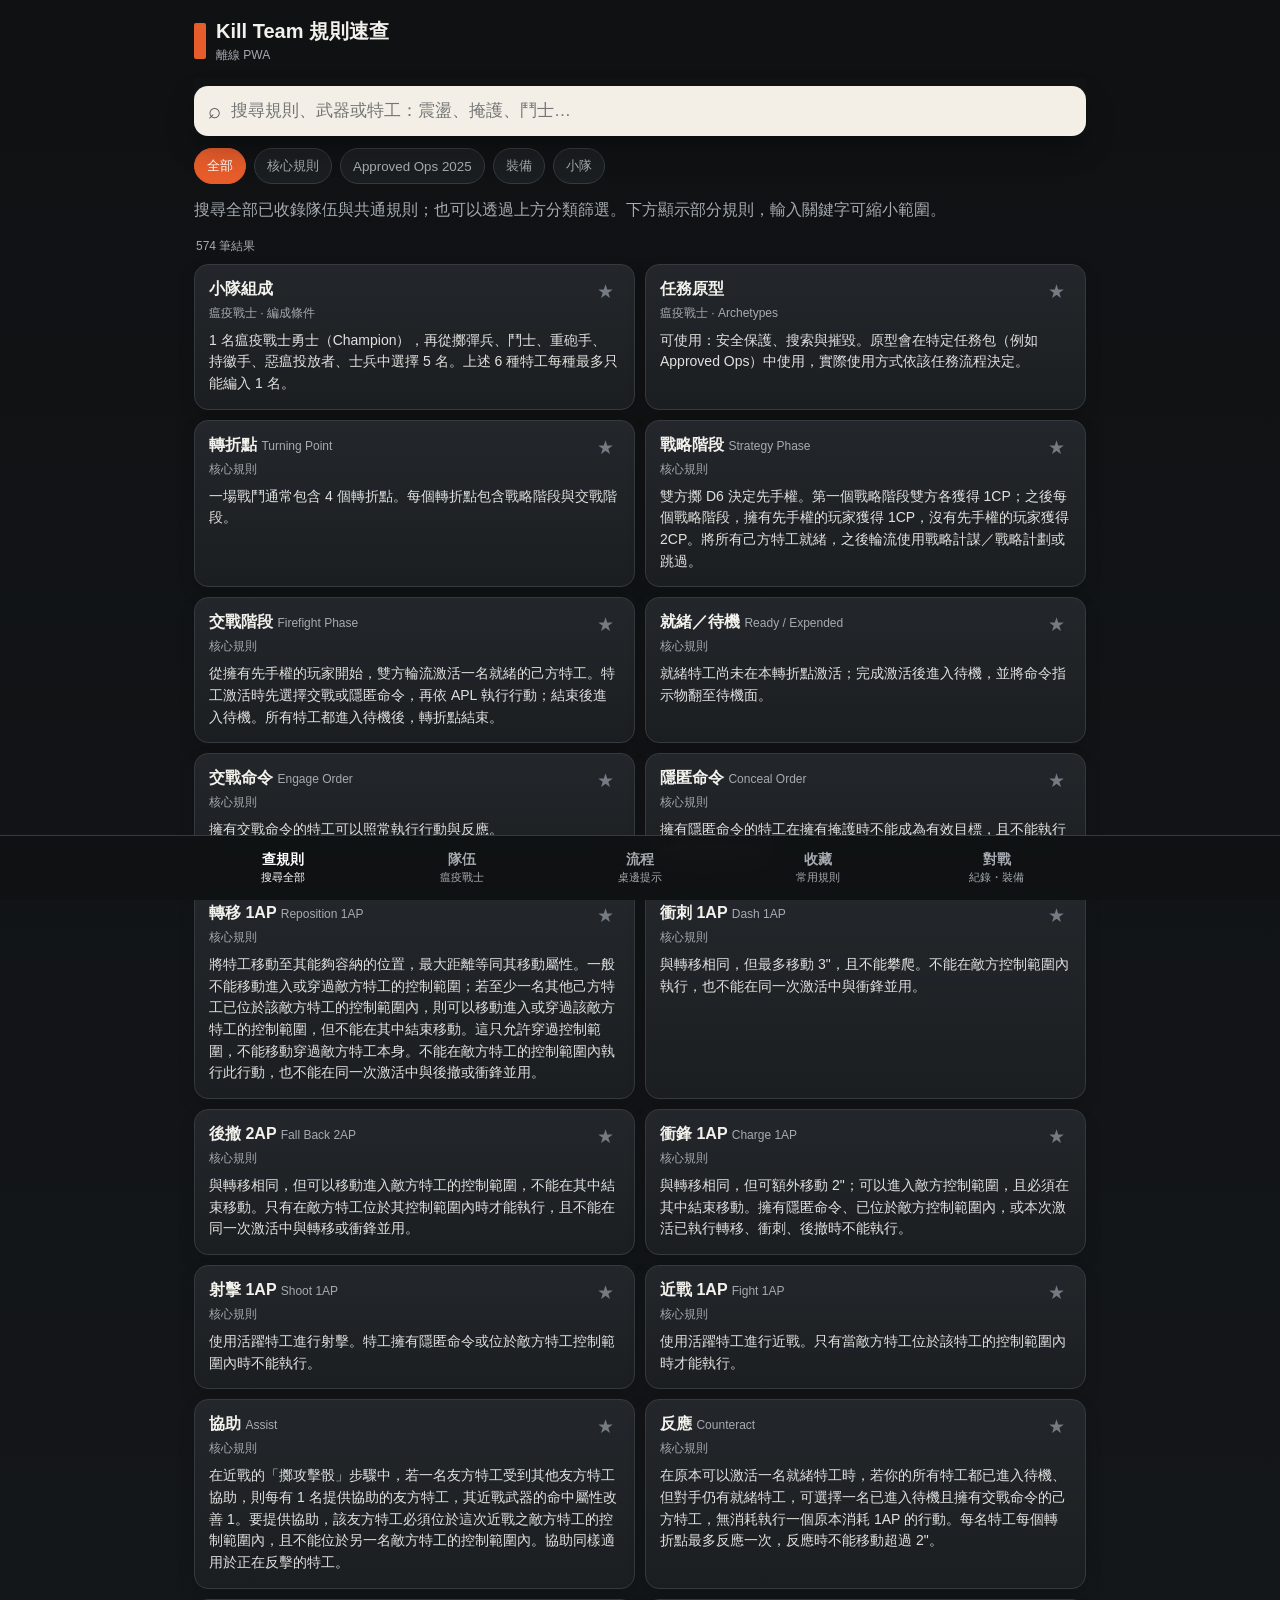
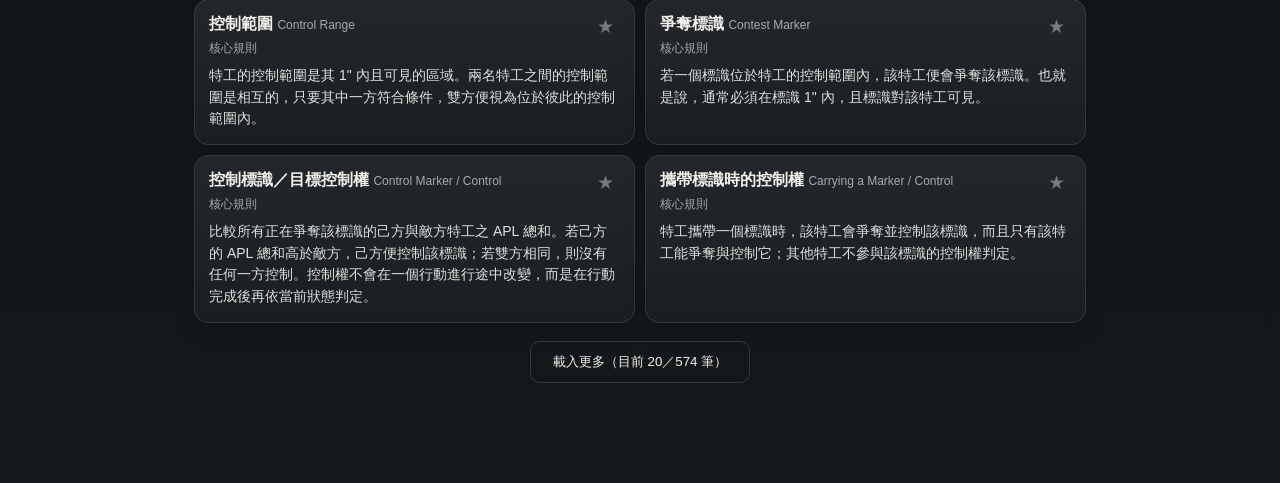
==== commit f1d6ea8f: "爐心打撈者小隊新增" ====
--- a/index.html
+++ b/index.html
@@ -42,6 +42,7 @@
           <option value="rav">蛇蟲</option>
           <option value="xv26">XV26 隱形戰鬥服</option>
           <option value="gm">灑血狂</option>
+          <option value="hs">爐心打撈者</option>
         </select>
       </label>
     </div>
@@ -86,6 +87,7 @@
 <script src="data/raveners.js"></script>
 <script src="data/xv26.js"></script>
 <script src="data/goremongers.js"></script>
+<script src="data/hearthkyn_salvagers.js"></script>
 <script src="data/universal_equipment.js"></script>
 <script src="data/choice_options.js"></script>
 <script src="data/tac_ops.js"></script>
--- a/styles.css
+++ b/styles.css
@@ -1105,3 +1105,30 @@
 /* v2.10.34 reuse the original two-column rule cards in global search */
 .global-rule-hint{color:var(--muted);margin:5px 0 15px;line-height:1.6}
 .global-load-more{display:block;margin:18px auto 8px;padding:11px 22px;border:1px solid var(--line);border-radius:10px;background:var(--card);color:inherit;cursor:pointer}
+
+/* v2.10.42: public strategic/firefight ploy reference details */
+.tracker-ploy-entry{width:100%;min-width:0}
+.tracker-ploy-line{display:flex;gap:8px;align-items:center;flex-wrap:wrap}
+.tracker-ploy-name{display:inline-flex;align-items:center;border:1px solid var(--line);border-radius:8px}
+.tracker-ploy-view{font-size:12px!important;padding:6px 9px!important}
+.tracker-ploy-effect{margin:7px 0 12px;padding:10px 12px;border:1px solid var(--line);border-radius:9px;line-height:1.65;overflow-wrap:anywhere}
+.tracker-ploy-effect[hidden]{display:none!important}
+.tracker-ploy-effect .body{margin:0}
+
+.tracker-gambit-source{display:block;opacity:.75;margin:3px 0 5px;font-size:12px}
+
+/* v2.10.48: public ploy/gambit keywords use the same inline orange text as reference pages.
+   Scoped specificity overrides generic tracker button styling without changing chips. */
+.tracker-ploy-effect button.term-link.reference-local-keyword:not(.chip){
+ display:inline;appearance:none;box-shadow:none;min-width:0;width:auto;
+ margin:0;padding:0!important;border:0!important;border-bottom:1px dotted var(--accent)!important;
+ border-radius:0!important;background:transparent!important;color:var(--accent)!important;
+ font:inherit!important;font-weight:700!important;line-height:inherit!important;
+ text-decoration:none!important;vertical-align:baseline;cursor:pointer;
+}
+.tracker-ploy-effect button.term-link.reference-local-keyword:not(.chip):hover,
+.tracker-ploy-effect button.term-link.reference-local-keyword:not(.chip).open{
+ border-bottom-style:solid!important;
+}
+
+.tracker-lugger-bonus{display:flex;align-items:center;gap:8px;flex-wrap:wrap;margin:8px 0;padding:8px 10px;border:1px solid var(--line);border-radius:8px}.tracker-lugger-bonus span{flex:1;min-width:170px}.tracker-lugger-bonus button{white-space:nowrap}
